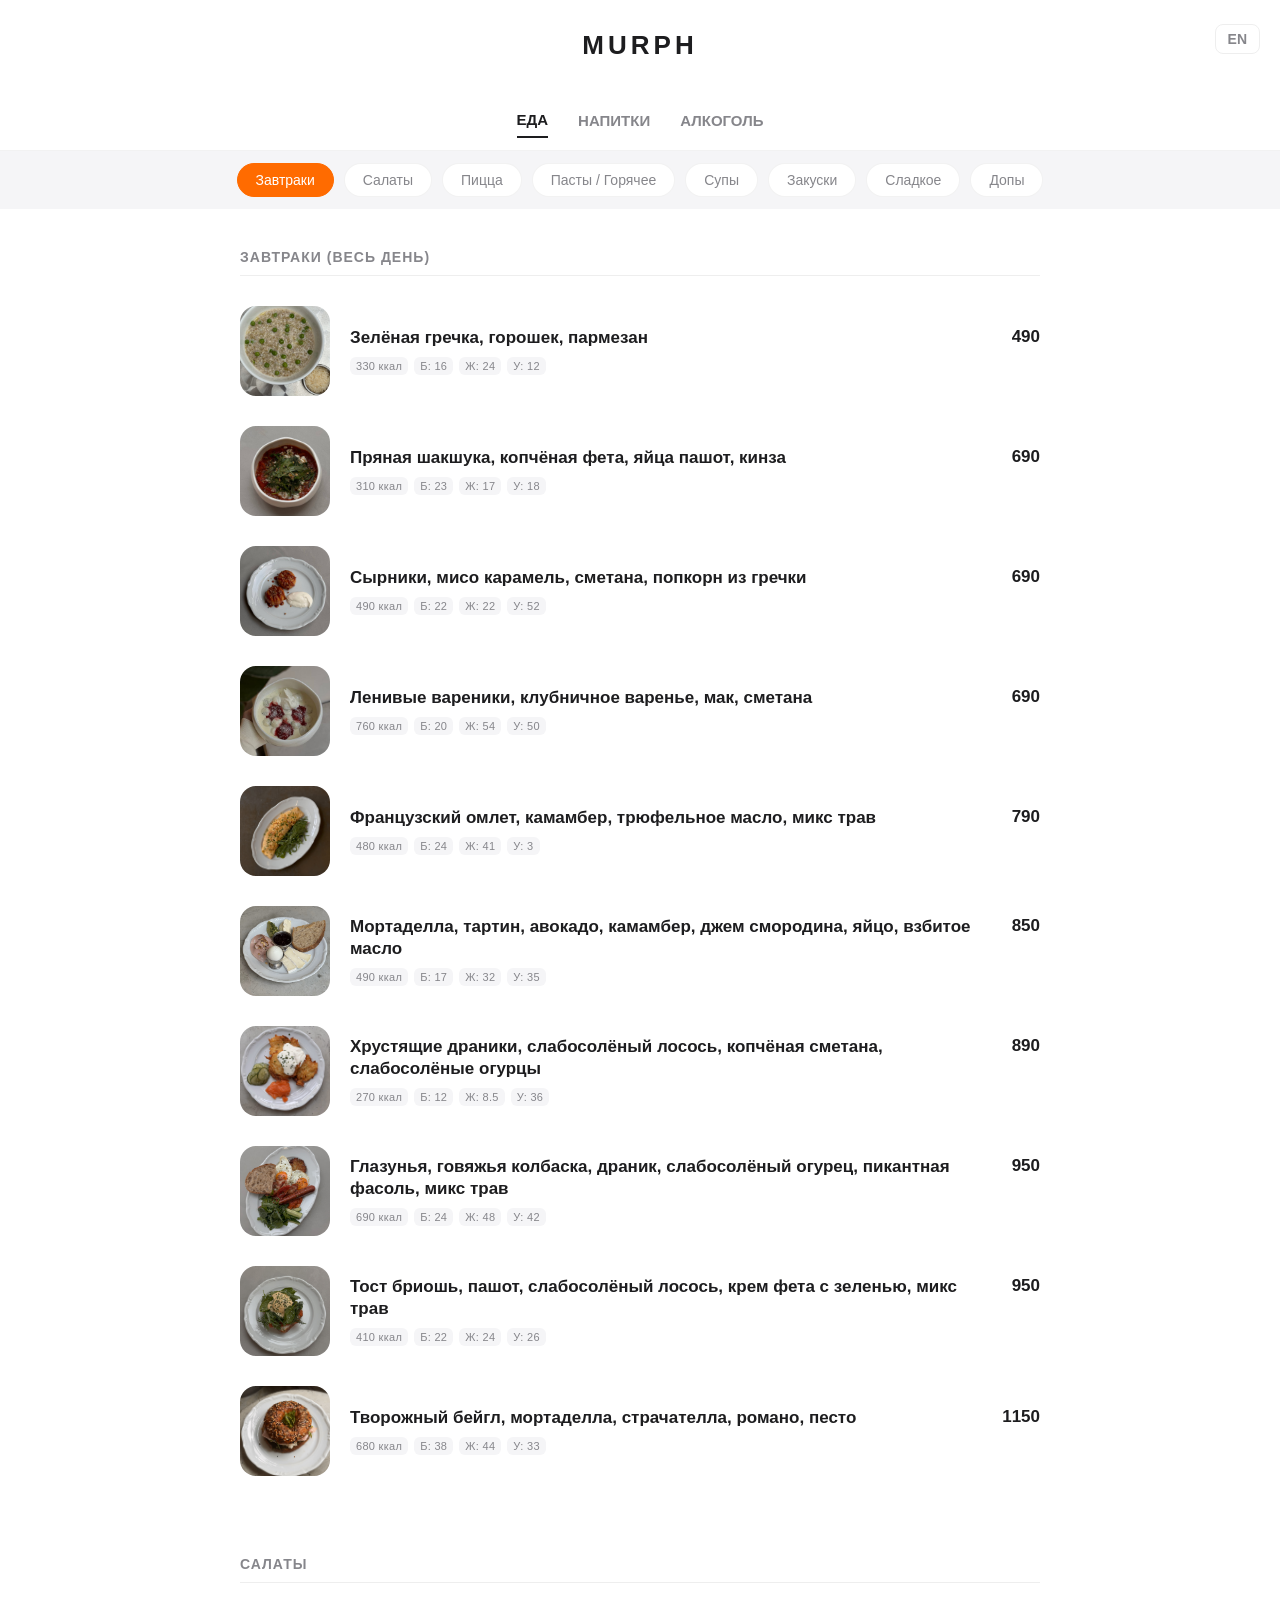
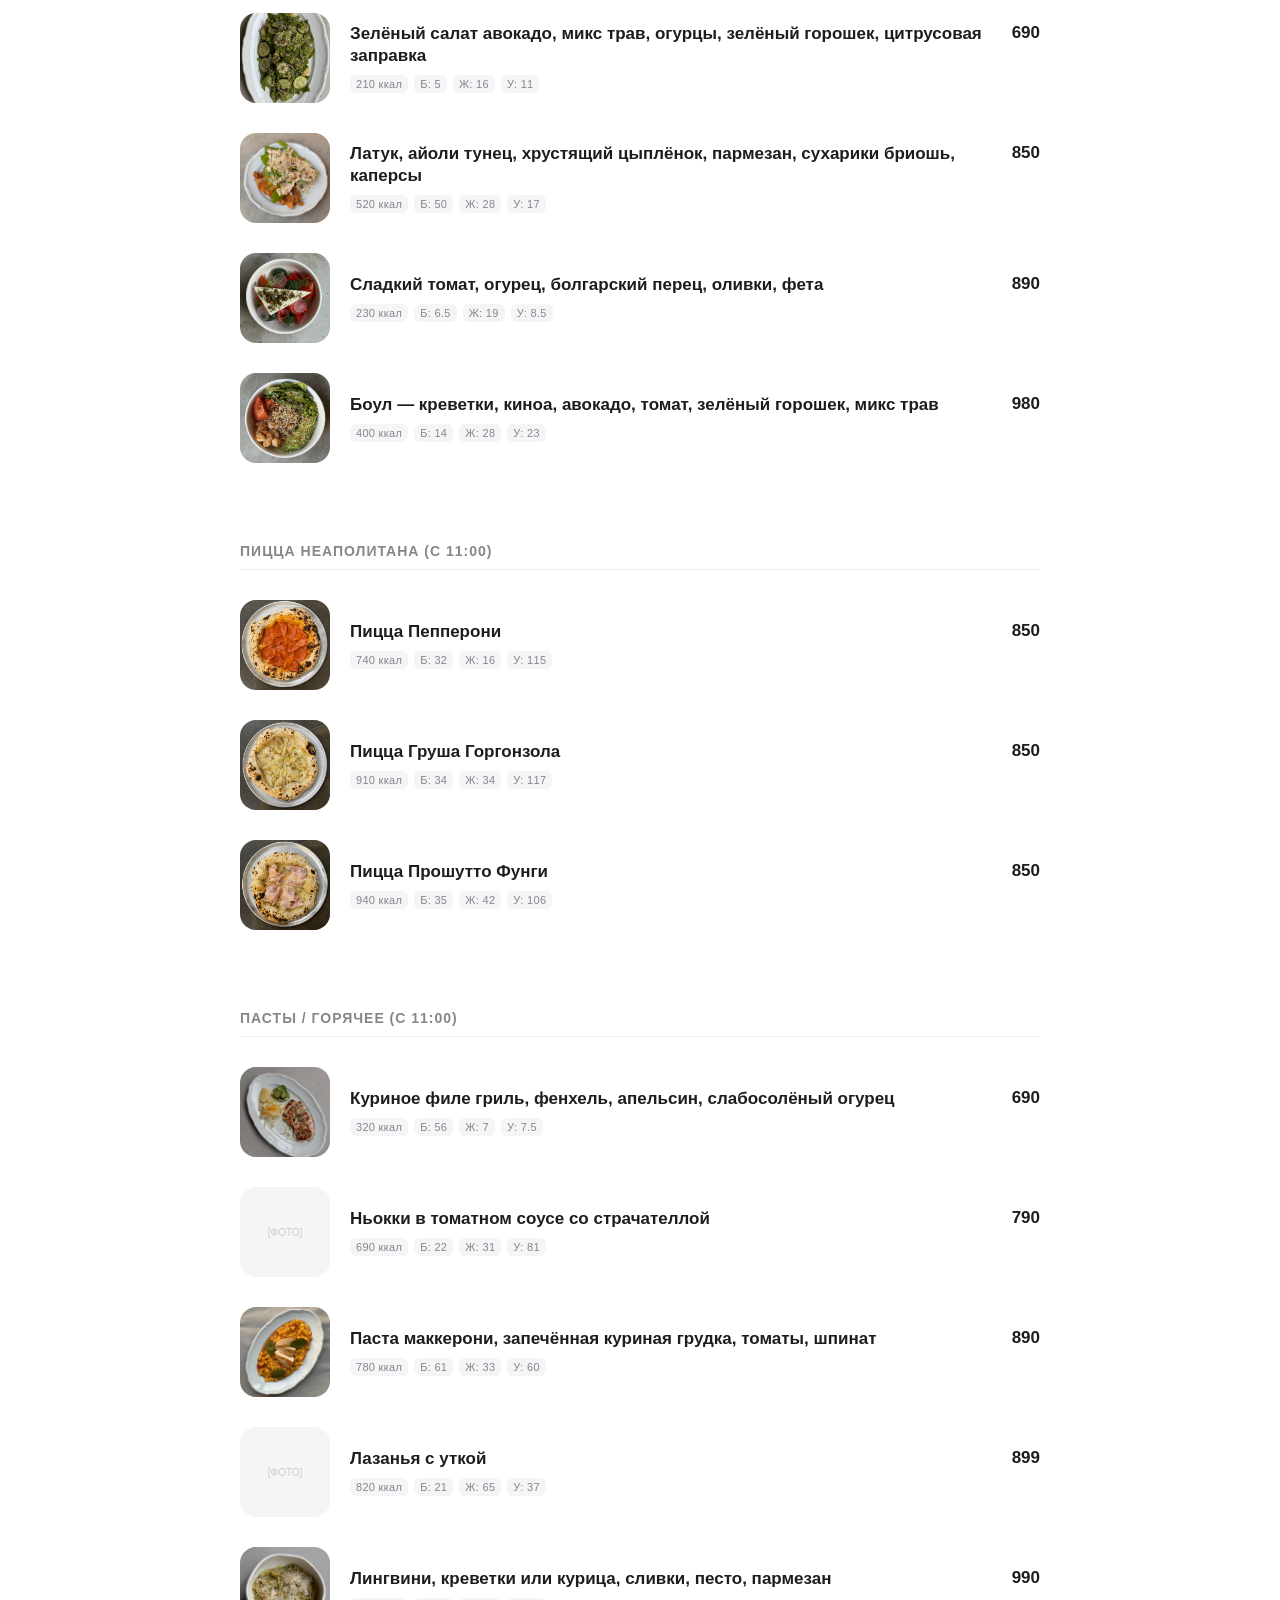
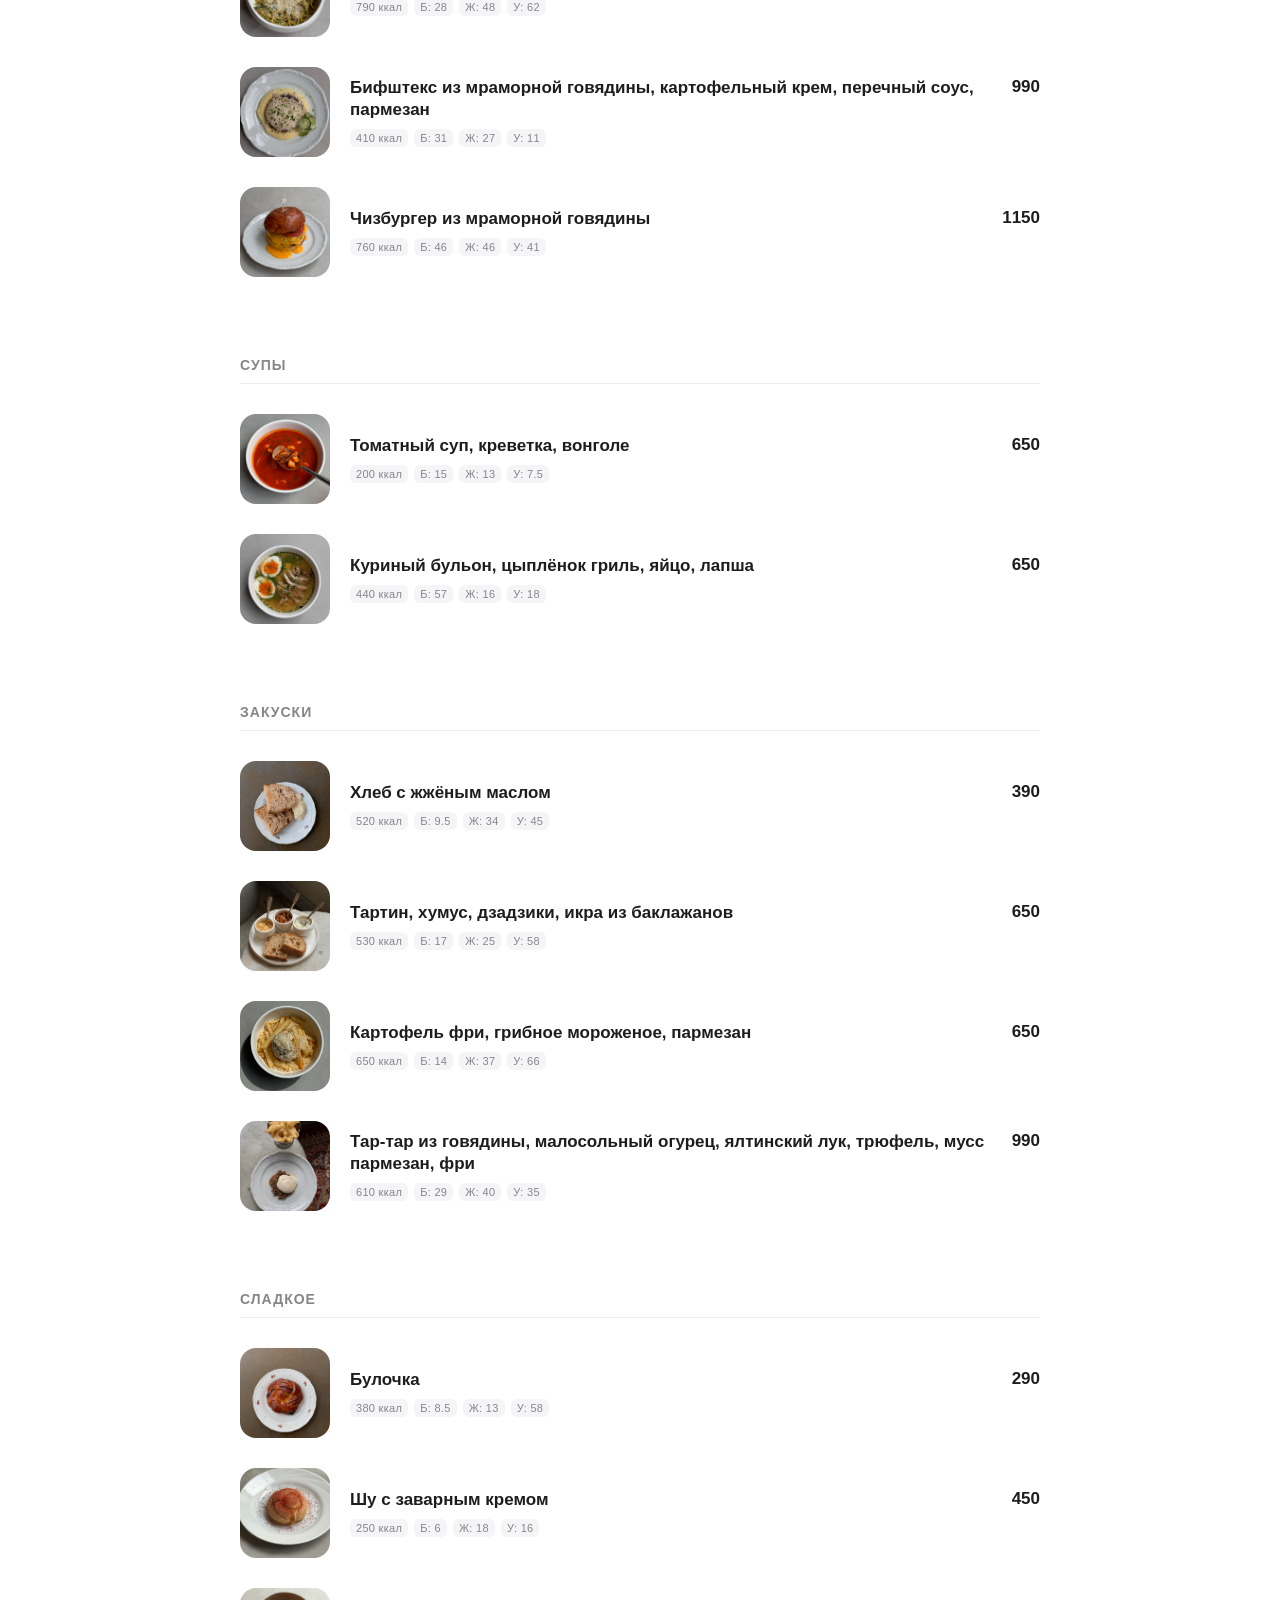
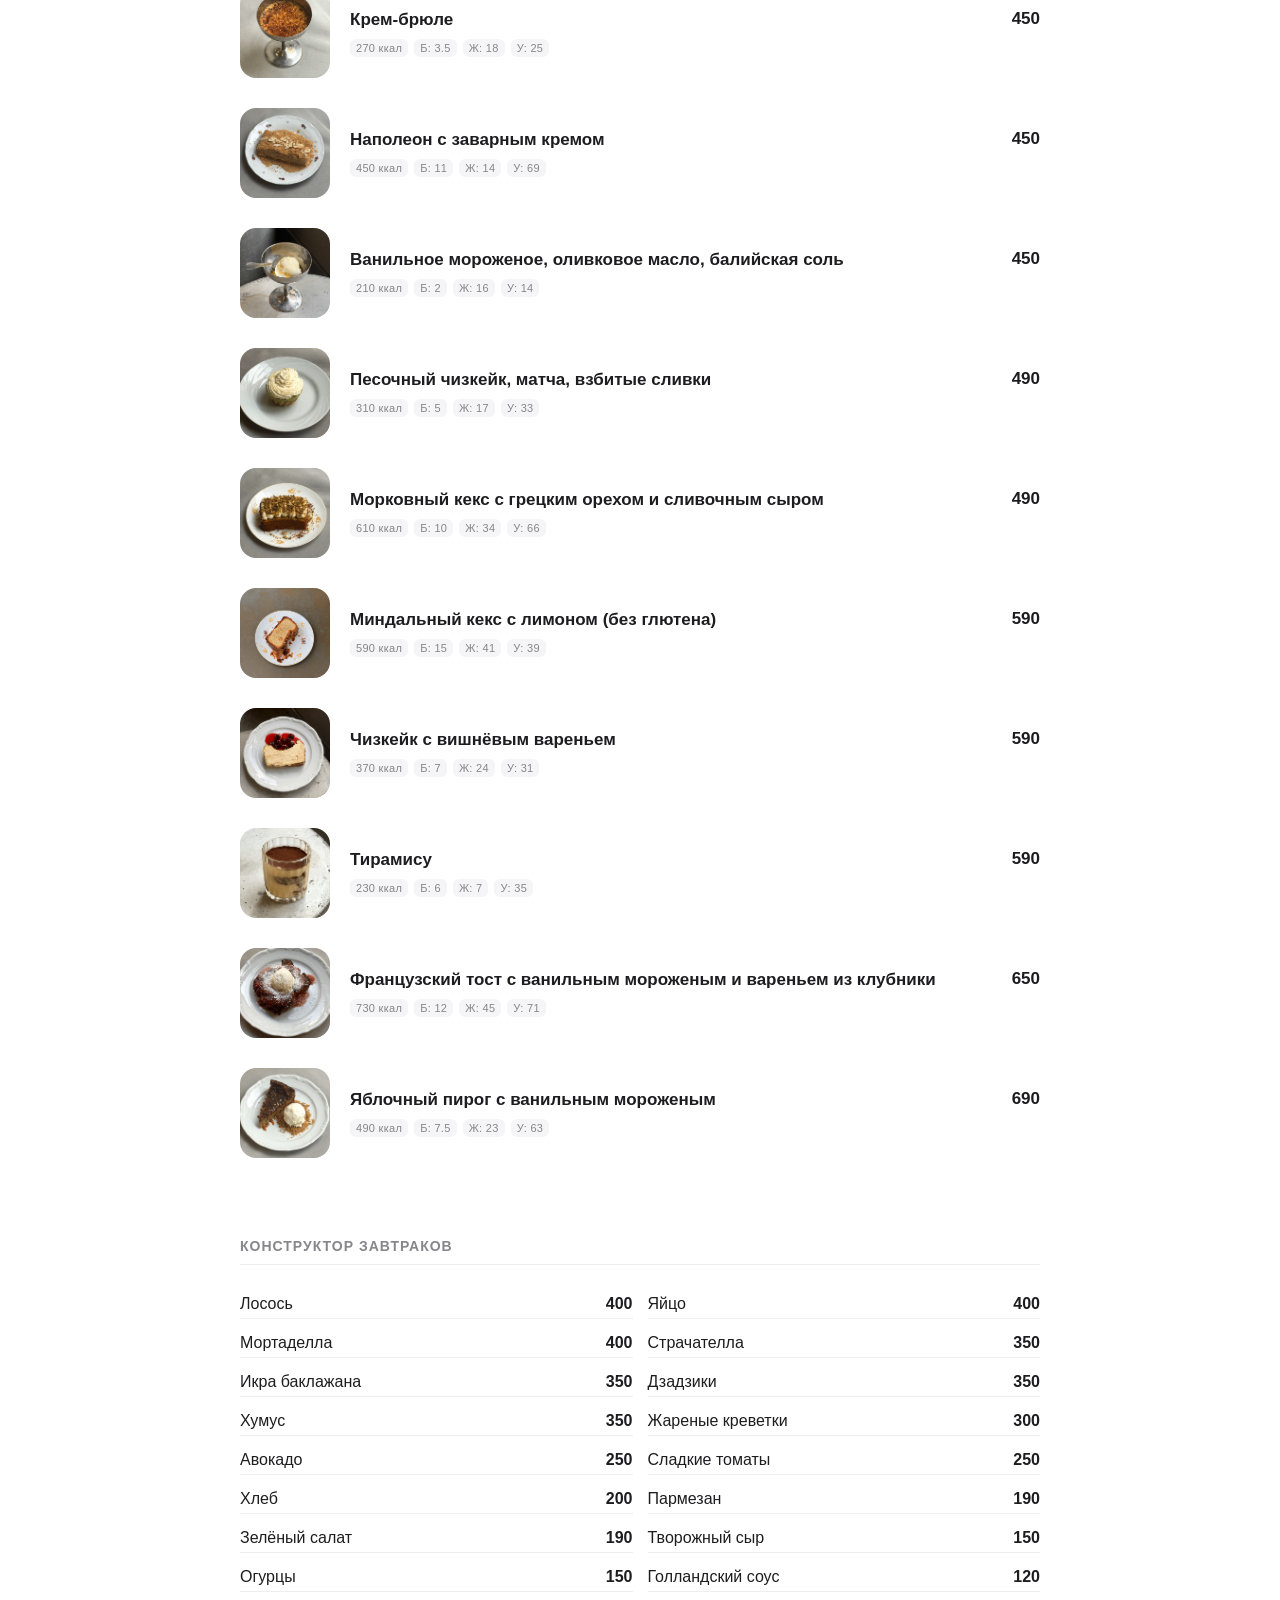
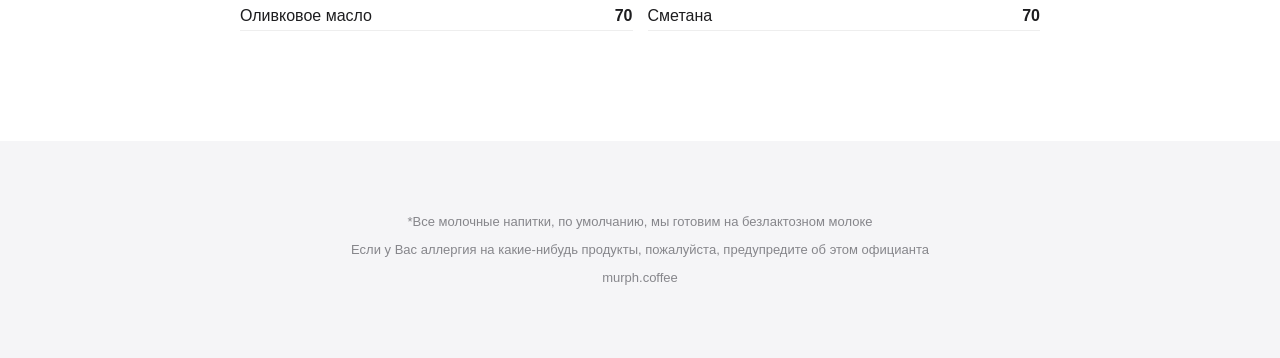
==== index.html @ b2273d50 "Update index.html" ====
<!DOCTYPE html>
<html lang="ru">
<head>
    <meta charset="UTF-8">
    <meta name="viewport" content="width=device-width, initial-scale=1.0, maximum-scale=1.0, user-scalable=no">
    <title>MURPH MENU</title>
    <link rel="stylesheet" href="style.css">
</head>
<body>

<header style="position: relative;">
    <div style="position: absolute; top: 30px; right: 20px; z-index: 3000;">
        <a href="en.html" style="text-decoration: none; color: var(--apple-muted); font-size: 14px; font-weight: 600; border: 1px solid #eee; padding: 6px 12px; border-radius: 8px; background: #fff;">EN</a>
    </div>
    <h1>MURPH</h1>
</header>

<div class="main-nav-container">
    <div class="main-nav">
        <button id="main-btn-food" class="main-nav-btn active" onclick="switchMain('food')">Еда</button>
        <button id="main-btn-drinks" class="main-nav-btn" onclick="switchMain('drinks')">Напитки</button>
        <button id="main-btn-alcohol" class="main-nav-btn" onclick="switchMain('alcohol')">Алкоголь</button>
    </div>
</div>

<div id="sub-food" class="sub-nav-container active">
    <div class="sub-nav">
        <button class="sub-nav-btn active" onclick="go('breakfast')">Завтраки</button>
        <button class="sub-nav-btn" onclick="go('salads')">Салаты</button>
        <button class="sub-nav-btn" onclick="go('pizza')">Пицца</button>
        <button class="sub-nav-btn" onclick="go('pasta')">Пасты / Горячее</button>
        <button class="sub-nav-btn" onclick="go('soups')">Супы</button>
        <button class="sub-nav-btn" onclick="go('snacks')">Закуски</button>
        <button class="sub-nav-btn" onclick="go('sweets')">Сладкое</button>
        <button class="sub-nav-btn" onclick="go('constructor')">Допы</button>
    </div>
</div>

<div id="sub-drinks" class="sub-nav-container">
    <div class="sub-nav">
        <button class="sub-nav-btn active" onclick="go('coffee')">Классика</button>
        <button class="sub-nav-btn" onclick="go('tea')">Чай</button>
        <button class="sub-nav-btn" onclick="go('matcha')">Матча</button>
        <button class="sub-nav-btn" onclick="go('special')">Special</button>
        <button class="sub-nav-btn" onclick="go('other')">Другое</button>
    </div>
</div>

<div id="sub-alcohol" class="sub-nav-container">
    <div class="sub-nav">
        <button class="sub-nav-btn active" onclick="go('wine')">Вино</button>
        <button class="sub-nav-btn" onclick="go('cocktails')">Коктейли</button>
        <button class="sub-nav-btn" onclick="go('na_cocktails')">Б/А Коктейли</button>
        <button class="sub-nav-btn" onclick="go('beer')">Пиво и Сидр</button>
    </div>
</div>

<div id="view-food" class="menu-view active">
    <section id="breakfast" class="category-section">
        <div class="category-header">Завтраки (весь день)</div>
        <div class="item"><div class="item-photo"><img data-img="grechka" src=""></div><div class="item-info"><div class="item-title-row"><p class="item-name">Зелёная гречка, горошек, пармезан</p><span class="item-price">490</span></div></div></div>
        <div class="item"><div class="item-photo"><img data-img="shakshuka" src=""></div><div class="item-info"><div class="item-title-row"><p class="item-name">Пряная шакшука, копчёная фета, яйца пашот, кинза</p><span class="item-price">690</span></div></div></div>
        <div class="item"><div class="item-photo"><img data-img="syirniki" src=""></div><div class="item-info"><div class="item-title-row"><p class="item-name">Сырники, мисо карамель, сметана, попкорн из гречки</p><span class="item-price">690</span></div></div></div>
        <div class="item"><div class="item-photo"><img data-img="vareniki" src=""></div><div class="item-info"><div class="item-title-row"><p class="item-name">Ленивые вареники, клубничное варенье, мак, сметана</p><span class="item-price">690</span></div></div></div>
        <div class="item"><div class="item-photo"><img data-img="omlet" src=""></div><div class="item-info"><div class="item-title-row"><p class="item-name">Французский омлет, камамбер, трюфельное масло, микс трав</p><span class="item-price">790</span></div></div></div>
        <div class="item"><div class="item-photo"><img data-img="mortadella_breakfast" src=""></div><div class="item-info"><div class="item-title-row"><p class="item-name">Мортаделла, тартин, авокадо, камамбер, джем смородина, яйцо, взбитое масло</p><span class="item-price">850</span></div></div></div>
        <div class="item"><div class="item-photo"><img data-img="draniki_salmon" src=""></div><div class="item-info"><div class="item-title-row"><p class="item-name">Хрустящие драники, слабосолёный лосось, копчёная сметана, слабосолёные огурцы</p><span class="item-price">890</span></div></div></div>
        <div class="item"><div class="item-photo"><img data-img="glazunya" src=""></div><div class="item-info"><div class="item-title-row"><p class="item-name">Глазунья, говяжья колбаска, драник, слабосолёный огурец, пикантная фасоль, микс трав</p><span class="item-price">950</span></div></div></div>
        <div class="item"><div class="item-photo"><img data-img="tost_salmon" src=""></div><div class="item-info"><div class="item-title-row"><p class="item-name">Тост бриошь, пашот, слабосолёный лосось, крем фета с зеленью, микс трав</p><span class="item-price">950</span></div></div></div>
        <div class="item"><div class="item-photo"><img data-img="beygl" src=""></div><div class="item-info"><div class="item-title-row"><p class="item-name">Творожный бейгл, мортаделла, страчателла, романо, песто</p><span class="item-price">1150</span></div></div></div>
    </section>

    <section id="salads" class="category-section">
        <div class="category-header">Салаты</div>
        <div class="item"><div class="item-photo"><img data-img="green_salad" src=""></div><div class="item-info"><div class="item-title-row"><p class="item-name">Зелёный салат авокадо, микс трав, огурцы, зелёный горошек, цитрусовая заправка</p><span class="item-price">690</span></div></div></div>
        <div class="item"><div class="item-photo"><img data-img="latuk_salad" src=""></div><div class="item-info"><div class="item-title-row"><p class="item-name">Латук, айоли тунец, хрустящий цыплёнок, пармезан, сухарики бриошь, каперсы</p><span class="item-price">850</span></div></div></div>
        <div class="item"><div class="item-photo"><img data-img="greek_salad" src=""></div><div class="item-info"><div class="item-title-row"><p class="item-name">Сладкий томат, огурец, болгарский перец, оливки, фета</p><span class="item-price">890</span></div></div></div>
        <div class="item"><div class="item-photo"><img data-img="bowl" src=""></div><div class="item-info"><div class="item-title-row"><p class="item-name">Боул — креветки, киноа, авокадо, томат, зелёный горошек, микс трав</p><span class="item-price">980</span></div></div></div>
    </section>

    <section id="pizza" class="category-section">
        <div class="category-header">Пицца Неаполитана (с 11:00)</div>
        <div class="item"><div class="item-photo"><img data-img="pepperoni" src=""></div><div class="item-info"><div class="item-title-row"><p class="item-name">Пицца Пепперони</p><span class="item-price">850</span></div></div></div>
        <div class="item"><div class="item-photo"><img data-img="pizza_pear" src=""></div><div class="item-info"><div class="item-title-row"><p class="item-name">Пицца Груша Горгонзола</p><span class="item-price">850</span></div></div></div>
        <div class="item"><div class="item-photo"><img data-img="pizza_proshutto" src=""></div><div class="item-info"><div class="item-title-row"><p class="item-name">Пицца Прошутто Фунги</p><span class="item-price">850</span></div></div></div>
    </section>

    <section id="pasta" class="category-section">
        <div class="category-header">Пасты / Горячее (с 11:00)</div>
        <div class="item"><div class="item-photo"><img data-img="chicken_grill" src=""></div><div class="item-info"><div class="item-title-row"><p class="item-name">Куриное филе гриль, фенхель, апельсин, слабосолёный огурец</p><span class="item-price">690</span></div></div></div>
        <div class="item"><div class="item-photo"><img data-img="nyokki" src=""></div><div class="item-info"><div class="item-title-row"><p class="item-name">Ньокки в томатном соусе со страчателлой</p><span class="item-price">790</span></div></div></div>
        <div class="item"><div class="item-photo"><img data-img="makkeroni" src=""></div><div class="item-info"><div class="item-title-row"><p class="item-name">Паста маккерони, запечённая куриная грудка, томаты, шпинат</p><span class="item-price">890</span></div></div></div>
        <div class="item"><div class="item-photo"><img data-img="lasagna" src=""></div><div class="item-info"><div class="item-title-row"><p class="item-name">Лазанья с уткой</p><span class="item-price">899</span></div></div></div>
        <div class="item"><div class="item-photo"><img data-img="lingvini" src=""></div><div class="item-info"><div class="item-title-row"><p class="item-name">Лингвини, креветки или курица, сливки, песто, пармезан</p><span class="item-price">990</span></div></div></div>
        <div class="item"><div class="item-photo"><img data-img="bifshteks" src=""></div><div class="item-info"><div class="item-title-row"><p class="item-name">Бифштекс из мраморной говядины, картофельный крем, перечный соус, пармезан</p><span class="item-price">990</span></div></div></div>
        <div class="item"><div class="item-photo"><img data-img="burger" src=""></div><div class="item-info"><div class="item-title-row"><p class="item-name">Чизбургер из мраморной говядины</p><span class="item-price">1150</span></div></div></div>
    </section>

    <section id="soups" class="category-section">
        <div class="category-header">Супы</div>
        <div class="item"><div class="item-photo"><img data-img="soup_tomato" src=""></div><div class="item-info"><div class="item-title-row"><p class="item-name">Томатный суп, креветка, вонголе</p><span class="item-price">650</span></div></div></div>
        <div class="item"><div class="item-photo"><img data-img="soup_chicken" src=""></div><div class="item-info"><div class="item-title-row"><p class="item-name">Куриный бульон, цыплёнок гриль, яйцо, лапша</p><span class="item-price">650</span></div></div></div>
        </section>

    <section id="snacks" class="category-section">
        <div class="category-header">Закуски</div>
        <div class="item"><div class="item-photo"><img data-img="bread_butter" src=""></div><div class="item-info"><div class="item-title-row"><p class="item-name">Хлеб с жжёным маслом</p><span class="item-price">390</span></div></div></div>
        <div class="item"><div class="item-photo"><img data-img="trio_dip" src=""></div><div class="item-info"><div class="item-title-row"><p class="item-name">Тартин, хумус, дзадзики, икра из баклажанов</p><span class="item-price">650</span></div></div></div>
        <div class="item"><div class="item-photo"><img data-img="fries" src=""></div><div class="item-info"><div class="item-title-row"><p class="item-name">Картофель фри, грибное мороженое, пармезан</p><span class="item-price">650</span></div></div></div>
        <div class="item"><div class="item-photo"><img data-img="tartar" src=""></div><div class="item-info"><div class="item-title-row"><p class="item-name">Тар-тар из говядины, малосольный огурец, ялтинский лук, трюфель, мусс пармезан, фри</p><span class="item-price">990</span></div></div></div>
    </section>

    <section id="sweets" class="category-section">
        <div class="category-header">Сладкое</div>
        <div class="item"><div class="item-photo"><img data-img="bun" src=""></div><div class="item-info"><div class="item-title-row"><p class="item-name">Булочка</p><span class="item-price">290</span></div></div></div>
        <div class="item"><div class="item-photo"><img data-img="shu" src=""></div><div class="item-info"><div class="item-title-row"><p class="item-name">Шу с заварным кремом</p><span class="item-price">450</span></div></div></div>
        <div class="item"><div class="item-photo"><img data-img="creme_brulee" src=""></div><div class="item-info"><div class="item-title-row"><p class="item-name">Крем-брюле</p><span class="item-price">450</span></div></div></div>
        <div class="item"><div class="item-photo"><img data-img="napoleon" src=""></div><div class="item-info"><div class="item-title-row"><p class="item-name">Наполеон с заварным кремом</p><span class="item-price">450</span></div></div></div>
        <div class="item"><div class="item-photo"><img data-img="ice_cream_salt" src=""></div><div class="item-info"><div class="item-title-row"><p class="item-name">Ванильное мороженое, оливковое масло, балийская соль</p><span class="item-price">450</span></div></div></div>
        <div class="item"><div class="item-photo"><img data-img="cheesecake_matcha" src=""></div><div class="item-info"><div class="item-title-row"><p class="item-name">Песочный чизкейк, матча, взбитые сливки</p><span class="item-price">490</span></div></div></div>
        <div class="item"><div class="item-photo"><img data-img="cake_carrot" src=""></div><div class="item-info"><div class="item-title-row"><p class="item-name">Морковный кекс с грецким орехом и сливочным сыром</p><span class="item-price">490</span></div></div></div>
        <div class="item"><div class="item-photo"><img data-img="cake_lemon" src=""></div><div class="item-info"><div class="item-title-row"><p class="item-name">Миндальный кекс с лимоном (без глютена)</p><span class="item-price">590</span></div></div></div>
        <div class="item"><div class="item-photo"><img data-img="cheesecake_strawberry" src=""></div><div class="item-info"><div class="item-title-row"><p class="item-name">Чизкейк с вишнёвым вареньем</p><span class="item-price">590</span></div></div></div>
        <div class="item"><div class="item-photo"><img data-img="tiramisu" src=""></div><div class="item-info"><div class="item-title-row"><p class="item-name">Тирамису</p><span class="item-price">590</span></div></div></div>
        <div class="item"><div class="item-photo"><img data-img="french_toast" src=""></div><div class="item-info"><div class="item-title-row"><p class="item-name">Французский тост с ванильным мороженым и вареньем из клубники</p><span class="item-price">650</span></div></div></div>
        <div class="item"><div class="item-photo"><img data-img="apple_pie" src=""></div><div class="item-info"><div class="item-title-row"><p class="item-name">Яблочный пирог с ванильным мороженым</p><span class="item-price">690</span></div></div></div>
    </section>

    <section id="constructor" class="category-section">
        <div class="category-header">Конструктор завтраков</div>
        <div style="display: grid; grid-template-columns: 1fr 1fr; gap: 15px;">
            <div style="display:flex; justify-content:space-between; border-bottom:1px solid #eee; padding-bottom:5px;"><span>Лосось</span><b>400</b></div>
            <div style="display:flex; justify-content:space-between; border-bottom:1px solid #eee; padding-bottom:5px;"><span>Яйцо</span><b>400</b></div>
            <div style="display:flex; justify-content:space-between; border-bottom:1px solid #eee; padding-bottom:5px;"><span>Мортаделла</span><b>400</b></div>
            <div style="display:flex; justify-content:space-between; border-bottom:1px solid #eee; padding-bottom:5px;"><span>Страчателла</span><b>350</b></div>
            <div style="display:flex; justify-content:space-between; border-bottom:1px solid #eee; padding-bottom:5px;"><span>Икра баклажана</span><b>350</b></div>
            <div style="display:flex; justify-content:space-between; border-bottom:1px solid #eee; padding-bottom:5px;"><span>Дзадзики</span><b>350</b></div>
            <div style="display:flex; justify-content:space-between; border-bottom:1px solid #eee; padding-bottom:5px;"><span>Хумус</span><b>350</b></div>
            <div style="display:flex; justify-content:space-between; border-bottom:1px solid #eee; padding-bottom:5px;"><span>Жареные креветки</span><b>300</b></div>
            <div style="display:flex; justify-content:space-between; border-bottom:1px solid #eee; padding-bottom:5px;"><span>Авокадо</span><b>250</b></div>
            <div style="display:flex; justify-content:space-between; border-bottom:1px solid #eee; padding-bottom:5px;"><span>Сладкие томаты</span><b>250</b></div>
            <div style="display:flex; justify-content:space-between; border-bottom:1px solid #eee; padding-bottom:5px;"><span>Хлеб</span><b>200</b></div>
            <div style="display:flex; justify-content:space-between; border-bottom:1px solid #eee; padding-bottom:5px;"><span>Пармезан</span><b>190</b></div>
            <div style="display:flex; justify-content:space-between; border-bottom:1px solid #eee; padding-bottom:5px;"><span>Зелёный салат</span><b>190</b></div>
            <div style="display:flex; justify-content:space-between; border-bottom:1px solid #eee; padding-bottom:5px;"><span>Творожный сыр</span><b>150</b></div>
            <div style="display:flex; justify-content:space-between; border-bottom:1px solid #eee; padding-bottom:5px;"><span>Огурцы</span><b>150</b></div>
            <div style="display:flex; justify-content:space-between; border-bottom:1px solid #eee; padding-bottom:5px;"><span>Голландский соус</span><b>120</b></div>
            <div style="display:flex; justify-content:space-between; border-bottom:1px solid #eee; padding-bottom:5px;"><span>Оливковое масло</span><b>70</b></div>
            <div style="display:flex; justify-content:space-between; border-bottom:1px solid #eee; padding-bottom:5px;"><span>Сметана</span><b>70</b></div>
        </div>
    </section>
</div>

<div id="view-drinks" class="menu-view">
    <section id="coffee" class="category-section">
        <div class="category-header">Классика</div>
        <div class="item"><div class="item-photo"><img data-img="espresso" src=""></div><div class="item-info"><div class="item-title-row"><p class="item-name">Двойной Эспрессо <span class="vol">40 мл</span></p><span class="item-price">290</span></div></div></div>
        <div class="item"><div class="item-photo"><img data-img="americano" src=""></div><div class="item-info"><div class="item-title-row"><p class="item-name">Американо <span class="vol">200/300 мл</span></p><span class="item-price">280/410</span></div></div></div>
        <div class="item"><div class="item-photo"><img data-img="filter" src=""></div><div class="item-info"><div class="item-title-row"><p class="item-name">Фильтр Кофе <span class="vol">200/300 мл</span></p><span class="item-price">270/310</span></div></div></div>
        <div class="item"><div class="item-photo"><img data-img="v60" src=""></div><div class="item-info"><div class="item-title-row"><p class="item-name">Воронка V60 <span class="vol">300 мл</span></p><span class="item-price">490</span></div></div></div>
        <div class="item"><div class="item-photo"><img data-img="capuchino" src=""></div><div class="item-info"><div class="item-title-row"><p class="item-name">Капучино <span class="vol">200/300 мл</span></p><span class="item-price">350/420</span></div></div></div>
        <div class="item"><div class="item-photo"><img data-img="latte" src=""></div><div class="item-info"><div class="item-title-row"><p class="item-name">Латте <span class="vol">300 мл</span></p><span class="item-price">380</span></div></div></div>
        <div class="item"><div class="item-photo"><img data-img="flat_white" src=""></div><div class="item-info"><div class="item-title-row"><p class="item-name">Флэт Уайт <span class="vol">200 мл</span></p><span class="item-price">390</span></div></div></div>
        <div class="item"><div class="item-photo"><img data-img="raf" src=""></div><div class="item-info"><div class="item-title-row"><p class="item-name">Раф Классический <span class="vol">300 мл</span></p><span class="item-price">540</span></div></div></div>
        <div class="item"><div class="item-photo"><img data-img="ice_latte" src=""></div><div class="item-info"><div class="item-title-row"><p class="item-name">Айс Латте <span class="vol">400 мл</span></p><span class="item-price">440</span></div></div></div>
        <div class="item"><div class="item-photo"><img data-img="espresso_tonic" src=""></div><div class="item-info"><div class="item-title-row"><p class="item-name">Эспрессо Тоник <span class="vol">400 мл</span></p><span class="item-price">440</span></div></div></div>
        <div class="item"><div class="item-photo"><img data-img="coldbrew" src=""></div><div class="item-info"><div class="item-title-row"><p class="item-name">Колдбрю <span class="vol">300 мл</span></p><span class="item-price">400</span></div></div></div>
        <div class="item"><div class="item-photo"><img data-img="bumble" src=""></div><div class="item-info"><div class="item-title-row"><p class="item-name">Бамбл <span class="vol">400 мл</span></p><span class="item-price">690</span></div></div></div>
        <div class="item"><div class="item-photo"><img data-img="barista_set" src=""></div><div class="item-info"><div class="item-title-row"><p class="item-name">Бариста Сет</p><span class="item-price">710</span></div></div></div>
    </section>

    <section id="tea" class="category-section">
        <div class="category-header">Чай (500 мл)</div>
        <div class="item"><div class="item-photo"><img data-img="tea_puer" src=""></div><div class="item-info"><div class="item-title-row"><p class="item-name">Те Гуань Инь / Пуэр / Габа / Гречишный / Травяной / Зелёный с Жасмином / Ассам / Эрл Грей</p><span class="item-price">450</span></div></div></div>
        <div class="item"><div class="item-photo"><img data-img="tea_berry" src=""></div><div class="item-info"><div class="item-title-row"><p class="item-name">Ромашка-Клубника / Шиповник-Роза / Яблоко-Бузина / Облепиховый</p><span class="item-price">550</span></div></div></div>
    </section>

    <section id="matcha" class="category-section">
        <div class="category-header">Матча</div>
        <div class="item"><div class="item-photo"><img data-img="matcha_latte" src=""></div><div class="item-info"><div class="item-title-row"><p class="item-name">Матча Латте <span class="vol">200/300 мл</span></p><span class="item-price">330/360</span></div></div></div>
        <div class="item"><div class="item-photo"><img data-img="matcha_white_choc" src=""></div><div class="item-info"><div class="item-title-row"><p class="item-name">Матча Белый Шоколад <span class="vol">300 мл</span></p><span class="item-price">450</span></div></div></div>
        <div class="item"><div class="item-photo"><img data-img="ice_matcha_latte" src=""></div><div class="item-info"><div class="item-title-row"><p class="item-name">Айс Матча Латте <span class="vol">400 мл</span></p><span class="item-price">450</span></div></div></div>
        <div class="item"><div class="item-photo"><img data-img="matcha_tonic" src=""></div><div class="item-info"><div class="item-title-row"><p class="item-name">Матча Тоник <span class="vol">400 мл</span></p><span class="item-price">430</span></div></div></div>
        <div class="item"><div class="item-photo"><img data-img="ice_matcha_blueberry" src=""></div><div class="item-info"><div class="item-title-row"><p class="item-name">Айс-Матча Черника-Мёд <span class="vol">400 мл</span></p><span class="item-price">550</span></div></div></div>
        <div class="item"><div class="item-photo"><img data-img="matcha_tonic_jasmine" src=""></div><div class="item-info"><div class="item-title-row"><p class="item-name">Матча-Тоник Жасмин-Виноград <span class="vol">400 мл</span></p><span class="item-price">550</span></div></div></div>
        <div class="item"><div class="item-photo"><img data-img="matcha_banana" src=""></div><div class="item-info"><div class="item-title-row"><p class="item-name">Айс Матча Банановый Крем <span class="vol">400 мл</span></p><span class="item-price">590</span></div></div></div>
    </section>

    <section id="special" class="category-section">
        <div class="category-header">Special</div>
        <div class="item"><div class="item-photo"><img data-img="raf_caramel" src=""></div><div class="item-info"><div class="item-title-row"><p class="item-name">Раф Солёная Карамель <span class="vol">300 мл</span></p><span class="item-price">580</span></div></div></div>
        <div class="item"><div class="item-photo"><img data-img="latte_lemongrass" src=""></div><div class="item-info"><div class="item-title-row"><p class="item-name">Латте Кафир-Лемонграсс <span class="vol">300 мл</span></p><span class="item-price">650</span></div></div></div>
        <div class="item"><div class="item-photo"><img data-img="latte_tiramisu" src=""></div><div class="item-info"><div class="item-title-row"><p class="item-name">Айс-Латте Тирамису <span class="vol">400 мл</span></p><span class="item-price">500</span></div></div></div>
        <div class="item"><div class="item-photo"><img data-img="bumble_pomegranate" src=""></div><div class="item-info"><div class="item-title-row"><p class="item-name">Гранатовый Бамбл <span class="vol">400 мл</span></p><span class="item-price">460</span></div></div></div>
        <div class="item"><div class="item-photo"><img data-img="lemonade_classic" src=""></div><div class="item-info"><div class="item-title-row"><p class="item-name">Лимонад Классический <span class="vol">400 мл</span></p><span class="item-price">450</span></div></div></div>
        <div class="item"><div class="item-photo"><img data-img="lemonade_grape_guava" src=""></div><div class="item-info"><div class="item-title-row"><p class="item-name">Лимонад Виноград-Гуава <span class="vol">400 мл</span></p><span class="item-price">550</span></div></div></div>
        <div class="item"><div class="item-photo"><img data-img="lemonade_basil_apricot" src=""></div><div class="item-info"><div class="item-title-row"><p class="item-name">Лимонад Базилик-Абрикос <span class="vol">400 мл</span></p><span class="item-price">650</span></div></div></div>
        <div class="item"><div class="item-photo"><img data-img="tea_tonic" src=""></div><div class="item-info"><div class="item-title-row"><p class="item-name">Чай Тоник <span class="vol">400 мл</span></p><span class="item-price">450</span></div></div></div>
        <div class="item"><div class="item-photo"><img data-img="coldbrew_cherry" src=""></div><div class="item-info"><div class="item-title-row"><p class="item-name">Колдбрю Вишня-Розмарин <span class="vol">300 мл</span></p><span class="item-price">550</span></div></div></div>
    </section>

    <section id="other" class="category-section">
        <div class="category-header">Другое</div>
        <div class="item"><div class="item-photo"><img data-img="cacao" src=""></div><div class="item-info"><div class="item-title-row"><p class="item-name">Какао <span class="vol">300 мл</span></p><span class="item-price">490</span></div></div></div>
        <div class="item"><div class="item-photo"><img data-img="fresh_orange" src=""></div><div class="item-info"><div class="item-title-row"><p class="item-name">Апельсиновый Фреш <span class="vol">300 мл</span></p><span class="item-price">590</span></div></div></div>
        <div class="item"><div class="item-photo"><img data-img="fresh_grapefruit" src=""></div><div class="item-info"><div class="item-title-row"><p class="item-name">Грейпфрутовый Фреш <span class="vol">300 мл</span></p><span class="item-price">590</span></div></div></div>
        <div class="item"><div class="item-photo"><img data-img="water" src=""></div><div class="item-info"><div class="item-title-row"><p class="item-name">Вода газированная / без газа <span class="vol">530 мл</span></p><span class="item-price">490</span></div></div></div>
        
        <div class="category-header" style="margin-top: 40px;">Дополнительные опции</div>
        <div style="display: grid; grid-template-columns: 1fr; gap: 10px; max-width: 300px;">
            <div style="display:flex; justify-content:space-between; border-bottom:1px solid #eee; padding-bottom:5px;"><span>Альтернативное молоко</span><b>+90</b></div>
            <div style="display:flex; justify-content:space-between; border-bottom:1px solid #eee; padding-bottom:5px;"><span>Дополнительный шот</span><b>+120</b></div>
            <div style="display:flex; justify-content:space-between; border-bottom:1px solid #eee; padding-bottom:5px;"><span>Домашняя солёная карамель</span><b>+80</b></div>
            <div style="display:flex; justify-content:space-between; border-bottom:1px solid #eee; padding-bottom:5px;"><span>Сироп</span><b>+60</b></div>
            <div style="display:flex; justify-content:space-between; border-bottom:1px solid #eee; padding-bottom:5px;"><span>Мёд / Лайм</span><b>+60</b></div>
            <div style="display:flex; justify-content:space-between; border-bottom:1px solid #eee; padding-bottom:5px;"><span>Мята</span><b>+40</b></div>
        </div>
    </section>
</div>

<div id="view-alcohol" class="menu-view">
    <section id="wine" class="category-section">
        <div class="category-header">Вино</div>
        <div class="item"><div class="item-photo"><img data-img="wine_bruni" src=""></div><div class="item-info"><div class="item-title-row"><p class="item-name">Bruni Prosecco Brut, White, dry, Italy <span class="vol">125 мл</span></p><span class="item-price">790</span></div></div></div>
        <div class="item"><div class="item-photo"><img data-img="wine_cava" src=""></div><div class="item-info"><div class="item-title-row"><p class="item-name">Cava Castell Llord, White, dry, Spain <span class="vol">125 мл</span></p><span class="item-price">690</span></div></div></div>
        <div class="item"><div class="item-photo"><img data-img="wine_riesling" src=""></div><div class="item-info"><div class="item-title-row"><p class="item-name">Weinhaus Cannis Riesling, Semi-Dry, Germany</p><span class="item-price">790</span></div></div></div>
        <div class="item"><div class="item-photo"><img data-img="wine_gewurztraminer" src=""></div><div class="item-info"><div class="item-title-row"><p class="item-name">Hans Baer Gewurztraminer, Semi-Sweet, Germany</p><span class="item-price">790</span></div></div></div>
        <div class="item"><div class="item-photo"><img data-img="wine_sauvignon" src=""></div><div class="item-info"><div class="item-title-row"><p class="item-name">Paddle Creek Sauvignon Blanc, Semi-Dry, New Zealand</p><span class="item-price">890</span></div></div></div>
        <div class="item"><div class="item-photo"><img data-img="wine_castillo" src=""></div><div class="item-info"><div class="item-title-row"><p class="item-name">Castillo Clavij 2020, Dry, Rioja</p><span class="item-price">890</span></div></div></div>
        <div class="item"><div class="item-photo"><img data-img="wine_anjou" src=""></div><div class="item-info"><div class="item-title-row"><p class="item-name">Anjou Rouge 2023, Dry, France</p><span class="item-price">890</span></div></div></div>
    </section>

    <section id="cocktails" class="category-section">
        <div class="category-header">Коктейли</div>
        <div class="item"><div class="item-photo"><img data-img="cocktail_aperol" src=""></div><div class="item-info"><div class="item-title-row"><p class="item-name">Aperol Spritz</p><span class="item-price">990</span></div></div></div>
        <div class="item"><div class="item-photo"><img data-img="cocktail_espresso" src=""></div><div class="item-info"><div class="item-title-row"><p class="item-name">Espresso Martini</p><span class="item-price">990</span></div></div></div>
        <div class="item"><div class="item-photo"><img data-img="cocktail_gummy" src=""></div><div class="item-info"><div class="item-title-row"><p class="item-name">Gummy <br><span class="vol">Писко, Мармелад, Леденцы, Персик</span></p><span class="item-price">900</span></div></div></div>
        <div class="item"><div class="item-photo"><img data-img="cocktail_froggy" src=""></div><div class="item-info"><div class="item-title-row"><p class="item-name">Froggy <br><span class="vol">Бамбуковая настойка, Зелёные Яблоки</span></p><span class="item-price">900</span></div></div></div>
        <div class="item"><div class="item-photo"><img data-img="cocktail_peas" src=""></div><div class="item-info"><div class="item-title-row"><p class="item-name">Green Peas <br><span class="vol">Лайм, Бузина, Стручковый Горошек</span></p><span class="item-price">900</span></div></div></div>
        <div class="item"><div class="item-photo"><img data-img="cocktail_bee" src=""></div><div class="item-info"><div class="item-title-row"><p class="item-name">Bee Smoker <br><span class="vol">Копчёный Мёд, Саке, Имбирь, Скотч</span></p><span class="item-price">900</span></div></div></div>
        <div class="item"><div class="item-photo"><img data-img="cocktail_blue" src=""></div><div class="item-info"><div class="item-title-row"><p class="item-name">Blue <br><span class="vol">Ореховый Вермут, Апельсиновый Джин, Голубой Сыр</span></p><span class="item-price">900</span></div></div></div>
    </section>

    <section id="na_cocktails" class="category-section">
        <div class="category-header">Б/А Коктейли</div>
        <div class="item"><div class="item-photo"><img data-img="cocktail_wrong" src=""></div><div class="item-info"><div class="item-title-row"><p class="item-name">Wrong Bubbles <br><span class="vol">Алоэ, Мёд, Мармелад</span></p><span class="item-price">700</span></div></div></div>
        <div class="item"><div class="item-photo"><img data-img="cocktail_basil" src=""></div><div class="item-info"><div class="item-title-row"><p class="item-name">Basil&Bubbles <br><span class="vol">Базилик, Джин</span></p><span class="item-price">700</span></div></div></div>
        <div class="item"><div class="item-photo"><img data-img="cocktail_nany" src=""></div><div class="item-info"><div class="item-title-row"><p class="item-name">N\A\N\Y <br><span class="vol">Персик, Улун, Виски</span></p><span class="item-price">700</span></div></div></div>
    </section>

    <section id="beer" class="category-section">
        <div class="category-header">Пиво и Сидр</div>
        <div class="item"><div class="item-photo"><img data-img="beer_corona" src=""></div><div class="item-info"><div class="item-title-row"><p class="item-name">Corona Extra, Light <span class="vol">0,33 л</span></p><span class="item-price">650</span></div></div></div>
        <div class="item"><div class="item-photo"><img data-img="beer_bluemoon" src=""></div><div class="item-info"><div class="item-title-row"><p class="item-name">Blue Moon, Light, unfiltered <span class="vol">0,33 л</span></p><span class="item-price">650</span></div></div></div>
        <div class="item"><div class="item-photo"><img data-img="beer_tsingtao" src=""></div><div class="item-info"><div class="item-title-row"><p class="item-name">Tsingtao, Light <span class="vol">0,33 л</span></p><span class="item-price">590</span></div></div></div>
        <div class="item"><div class="item-photo"><img data-img="cider_apple" src=""></div><div class="item-info"><div class="item-title-row"><p class="item-name">Cider Backswood Яблочный, Semi-Sweet <span class="vol">0,45 л</span></p><span class="item-price">590</span></div></div></div>
        <div class="item"><div class="item-photo"><img data-img="cider_berry" src=""></div><div class="item-info"><div class="item-title-row"><p class="item-name">Cider Backswood Ягодный, Semi-Sweet <span class="vol">0,45 л</span></p><span class="item-price">590</span></div></div></div>
    </section>
</div>

<div id="photo-overlay" onclick="closePhoto()">
    <img id="full-photo" src="" alt="">
    <div class="close-btn">&times;</div>
</div>

<footer>
    <p>*Все молочные напитки, по умолчанию, мы готовим на безлактозном молоке</p>
    <p>Если у Вас аллергия на какие-нибудь продукты, пожалуйста, предупредите об этом официанта</p>
    <p>murph.coffee</p>
</footer>

<script src="images.js"></script>
<script src="kbzhu.js"></script>
<script>
    function switchMain(type) {
        document.querySelectorAll('.menu-view, .sub-nav-container, .main-nav-btn').forEach(el => el.classList.remove('active'));
        document.getElementById('view-' + type).classList.add('active');
        document.getElementById('sub-' + type).classList.add('active');
        document.getElementById('main-btn-' + type).classList.add('active');
        window.scrollTo(0,0);
    }
    function go(id) {
        const section = document.getElementById(id);
        if (section) window.scrollTo({ top: section.offsetTop - 120, behavior: 'smooth' });
        
        const container = event.currentTarget.closest('.sub-nav');
        if(container) {
            container.querySelectorAll('.sub-nav-btn').forEach(b => b.classList.remove('active'));
            event.currentTarget.classList.add('active');
        }
    }
</script>
</body>
</html>
---- style.css ----
:root {
    --apple-white: #ffffff;
    --apple-black: #1d1d1f;
    --apple-gray: #f5f5f7;
    --apple-muted: #86868b;
    --apple-orange: #ff6b00;
}

body { 
    font-family: -apple-system, BlinkMacSystemFont, "Segoe UI", Roboto, sans-serif; 
    margin: 0; 
    background: var(--apple-white); 
    color: var(--apple-black); 
    -webkit-tap-highlight-color: transparent;
}

header { padding: 30px 0; text-align: center; }
h1 { font-size: 26px; letter-spacing: 4px; text-transform: uppercase; margin: 0; font-weight: 700; }

/* Фиксированная навигация ЕДА / НАПИТКИ / АЛКОГОЛЬ */
.main-nav-container { 
    position: sticky; 
    top: 0; 
    background: rgba(255,255,255,0.8); 
    backdrop-filter: blur(20px); 
    -webkit-backdrop-filter: blur(20px);
    z-index: 2000; 
    border-bottom: 1px solid rgba(0,0,0,0.05); 
}

.main-nav { 
    display: flex; 
    justify-content: center; 
    gap: 30px; 
    padding: 12px 0; 
}

.main-nav-btn { 
    background: none; 
    border: none; 
    font-size: 15px; 
    font-weight: 600; 
    color: var(--apple-muted); 
    cursor: pointer; 
    text-transform: uppercase; 
    padding: 8px 0;
}

.main-nav-btn.active { 
    color: var(--apple-black); 
    border-bottom: 2px solid var(--apple-black); 
}

/* ФИКС КАТЕГОРИЙ */
.sub-nav-container { 
    position: sticky; 
    top: 48px; 
    background: var(--apple-gray); 
    z-index: 1000; 
    display: none; 
    padding: 12px 0; 
}

.sub-nav-container.active { display: block; }

.sub-nav { 
    display: flex; 
    overflow-x: auto; 
    gap: 10px; 
    padding: 0 20px; 
    scrollbar-width: none; 
    justify-content: center;
}

@media (max-width: 768px) {
    .sub-nav { justify-content: flex-start; }
}

.sub-nav::-webkit-scrollbar { display: none; }

.sub-nav-btn { 
    background: #fff; 
    border: 1px solid rgba(0,0,0,0.05); 
    padding: 8px 18px; 
    border-radius: 20px; 
    font-size: 14px; 
    font-weight: 500;
    color: var(--apple-muted); 
    cursor: pointer; 
    white-space: nowrap; 
    flex-shrink: 0; 
    transition: transform 0.1s ease;
}

.sub-nav-btn:active { transform: scale(0.95); }
.sub-nav-btn.active { background: var(--apple-orange); color: #fff; border-color: var(--apple-orange); }

/* Секции меню */
.menu-view { display: none; padding-bottom: 100px; }
.menu-view.active { display: block; }

.category-section { 
    padding: 40px 20px 10px; 
    max-width: 800px; 
    margin: 0 auto; 
    scroll-margin-top: 130px; 
}

.category-header { 
    font-size: 14px; 
    font-weight: 700; 
    text-transform: uppercase; 
    color: var(--apple-muted); 
    margin-bottom: 30px; 
    border-bottom: 1px solid #eee; 
    padding-bottom: 10px; 
    letter-spacing: 1px;
}

/* Карточка блюда */
.item { 
    display: grid; 
    grid-template-columns: 90px 1fr; 
    gap: 20px; 
    margin-bottom: 30px; 
    align-items: center; 
}

.item-photo { 
    width: 90px; 
    height: 90px; 
    background: var(--apple-gray); 
    border-radius: 16px; 
    overflow: hidden; 
    cursor: pointer;
}

.item-photo img { width: 100%; height: 100%; object-fit: cover; }

.item-title-row { display: flex; justify-content: space-between; align-items: flex-start; gap: 15px; }
.item-name { font-size: 17px; font-weight: 600; margin: 0; line-height: 1.3; }
.item-price { font-size: 17px; font-weight: 700; }
.vol { font-size: 13px; font-weight: 400; color: var(--apple-muted); margin-left: 5px; }

/* Фото на весь экран */
#photo-overlay {
    display: none;
    position: fixed;
    top: 0; left: 0; width: 100%; height: 100%;
    background: rgba(0,0,0,0.9);
    z-index: 3000;
    justify-content: center;
    align-items: center;
}

#full-photo {
    max-width: 90%;
    max-height: 80%;
    border-radius: 12px;
}

.close-btn {
    position: absolute;
    top: 20px; right: 20px;
    color: white; font-size: 40px; cursor: pointer;
}

footer { padding: 60px 20px; text-align: center; background: var(--apple-gray); color: var(--apple-muted); font-size: 13px; }

/* Стили для КБЖУ */
.kbzhu-container {
    display: flex;
    flex-wrap: wrap;
    gap: 6px;
    margin-top: 8px;
}

.kbzhu-badge {
    font-size: 11px;
    color: var(--apple-muted);
    background: var(--apple-gray);
    padding: 3px 6px;
    border-radius: 6px;
    font-weight: 500;
    letter-spacing: 0.3px;
}
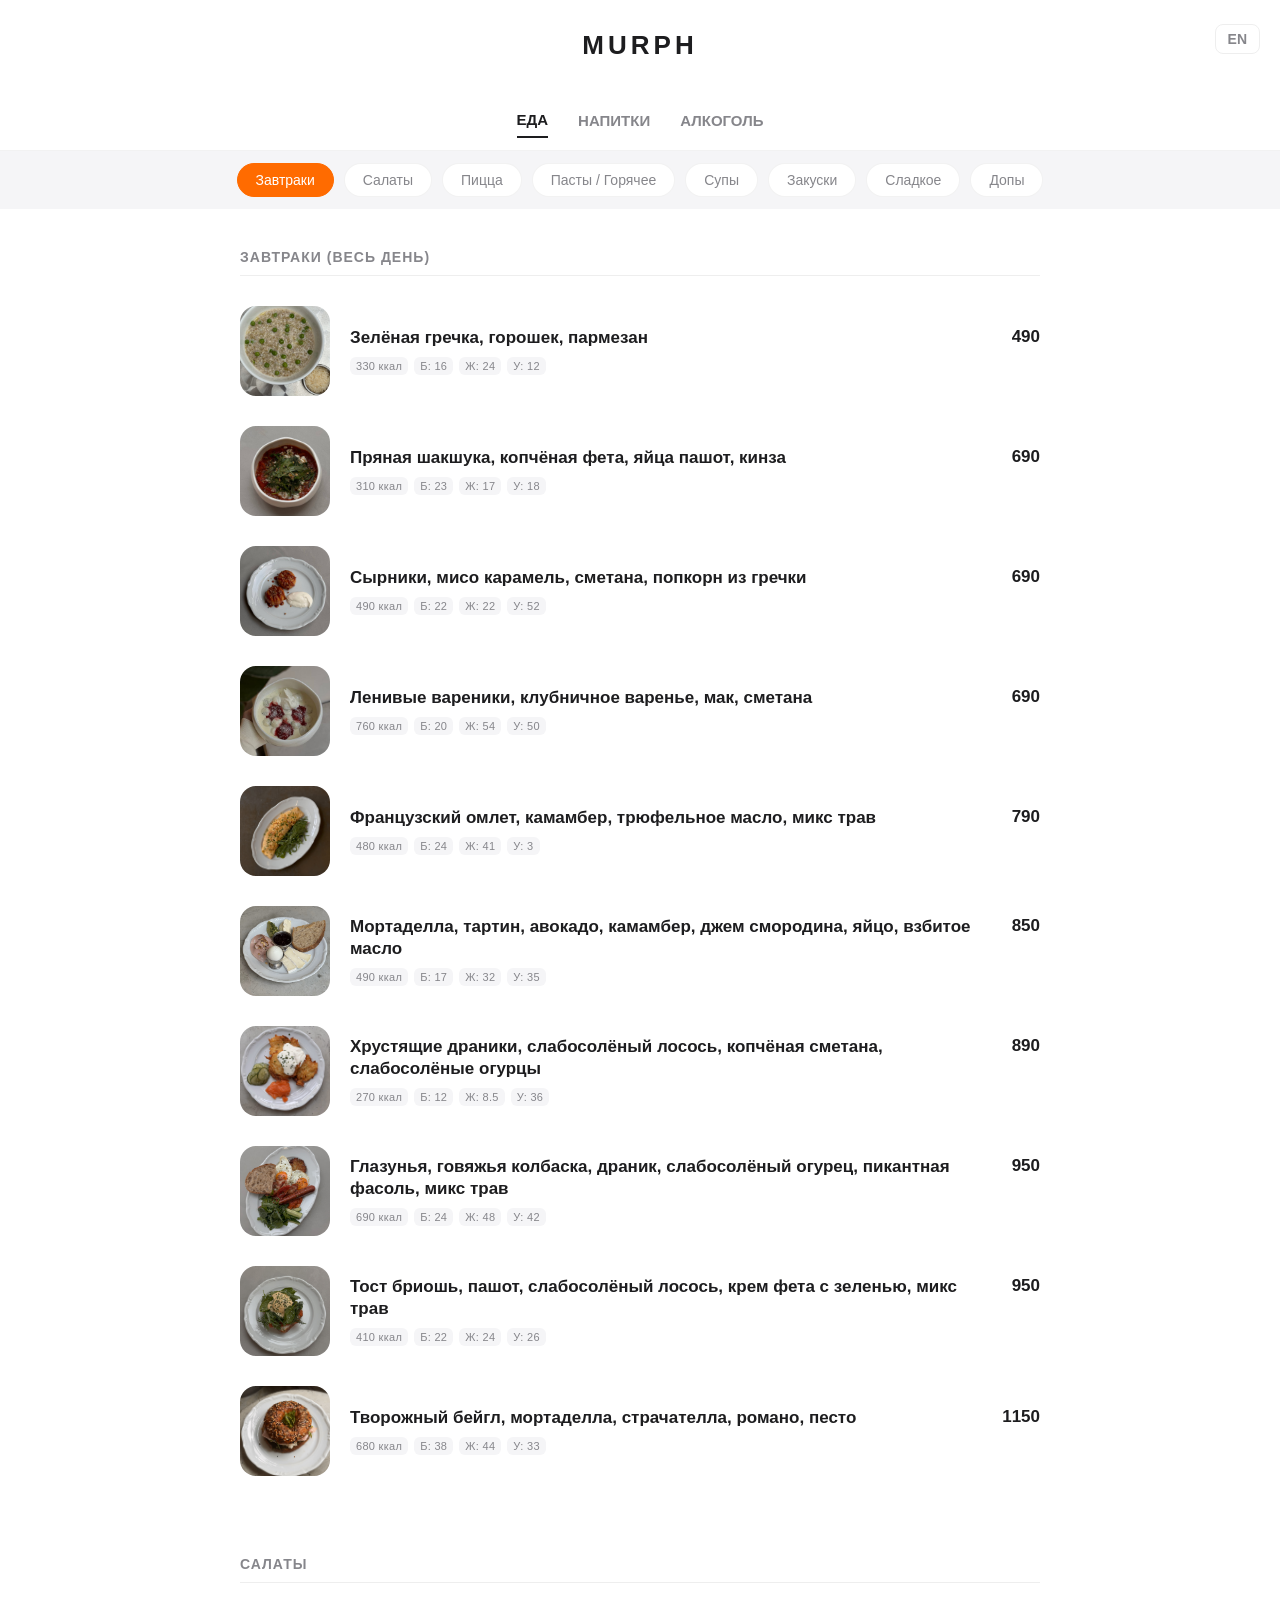
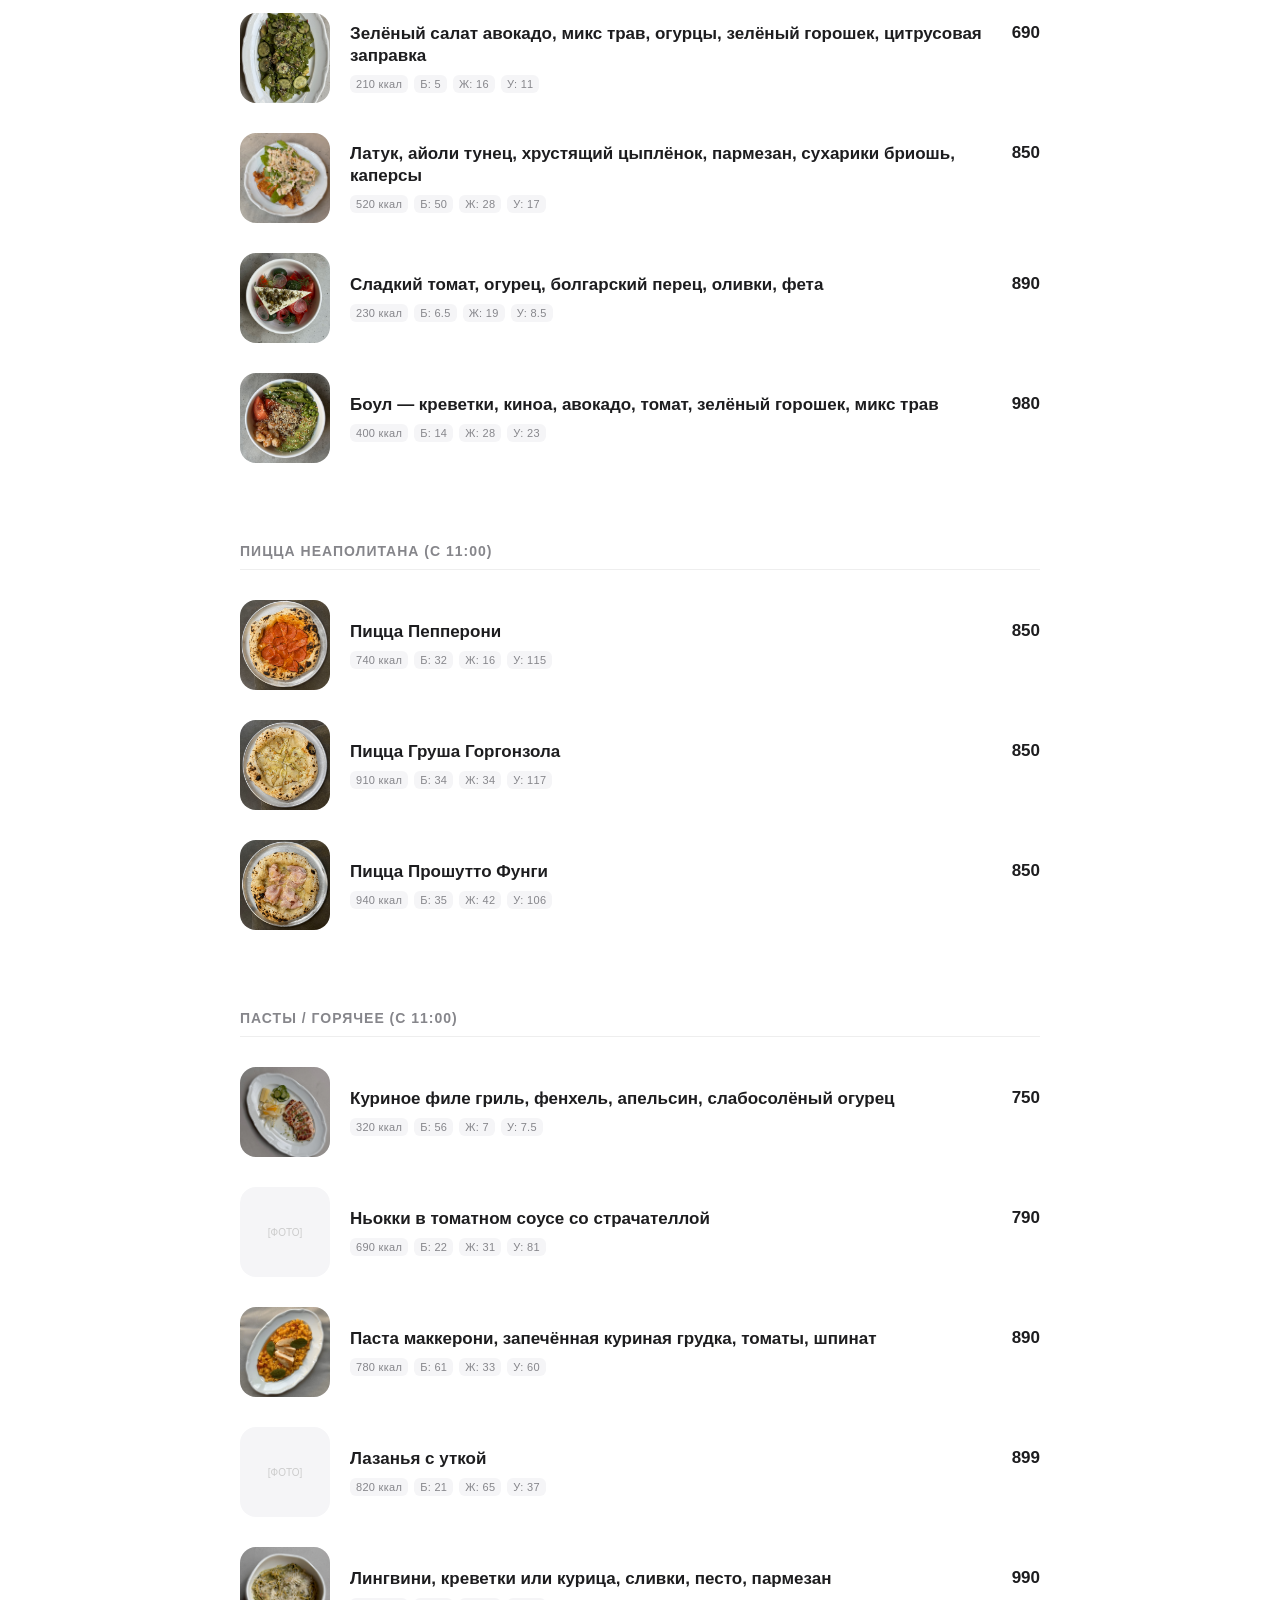
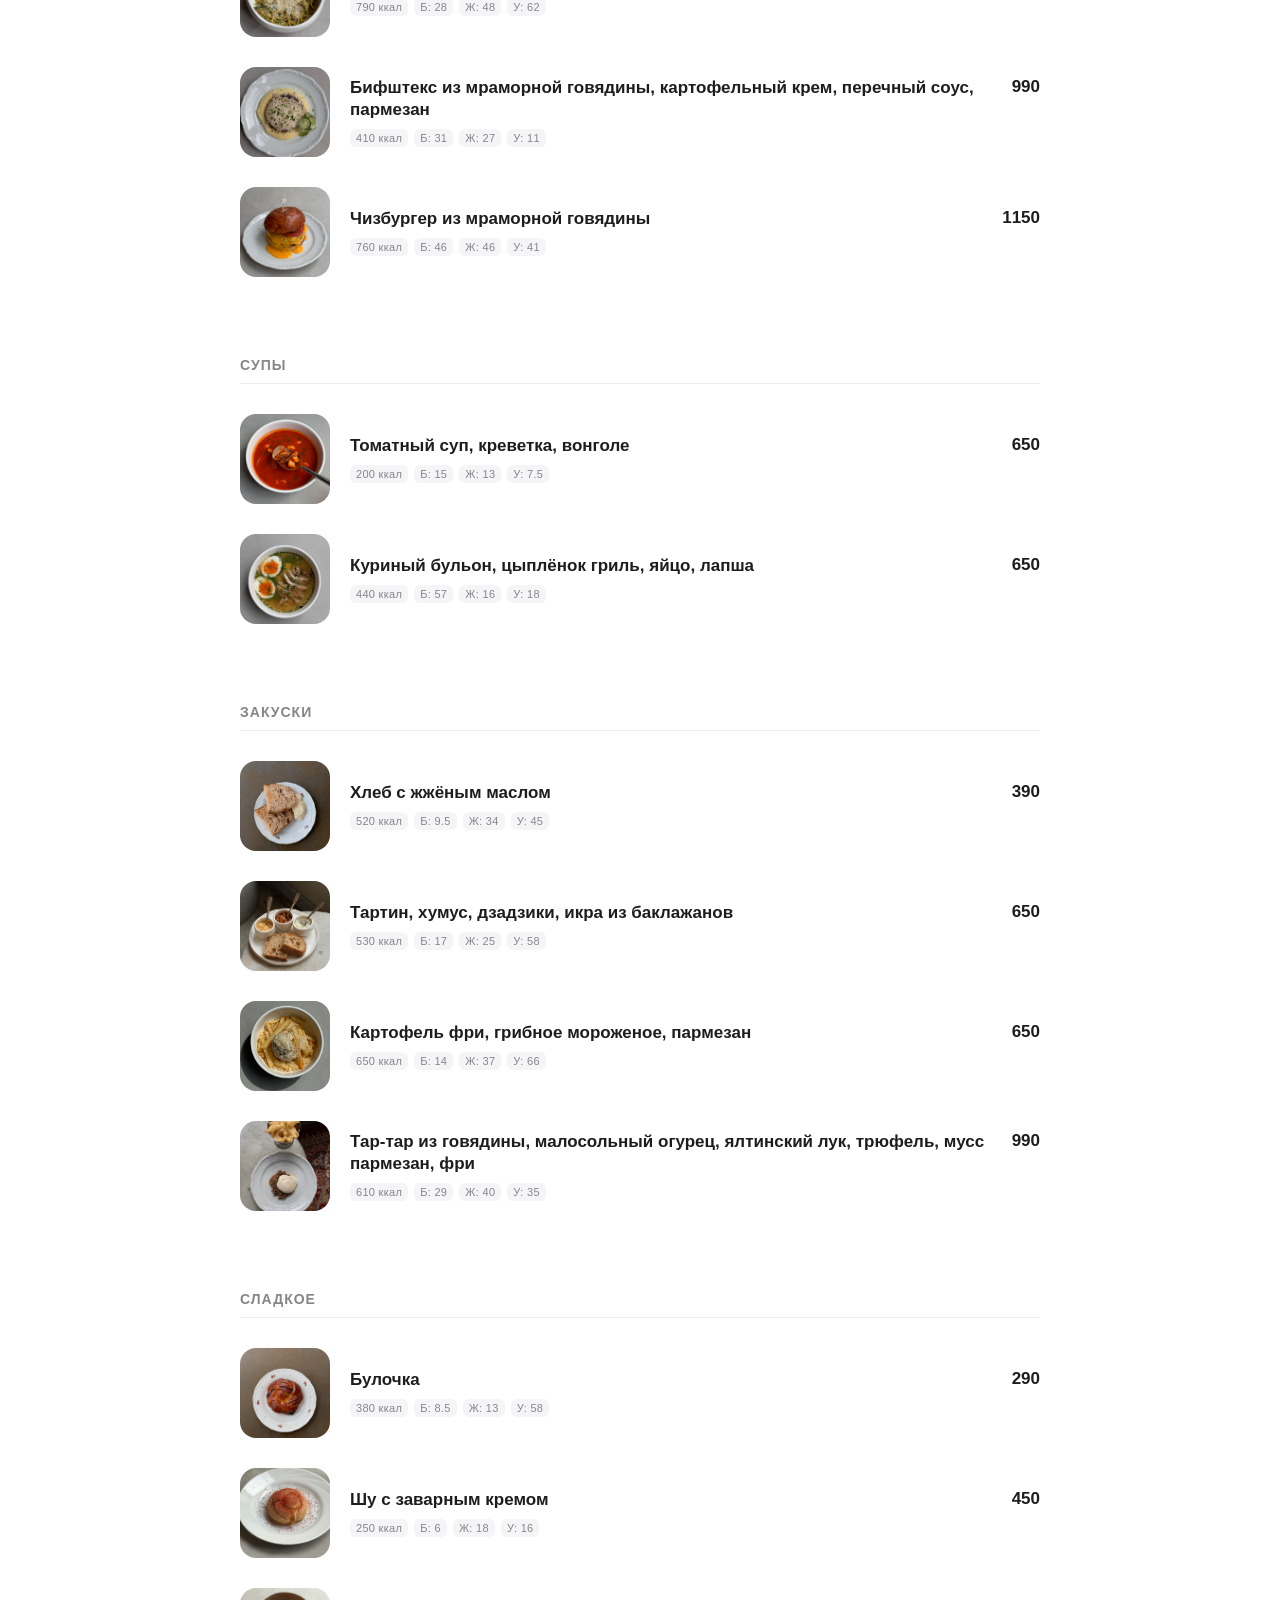
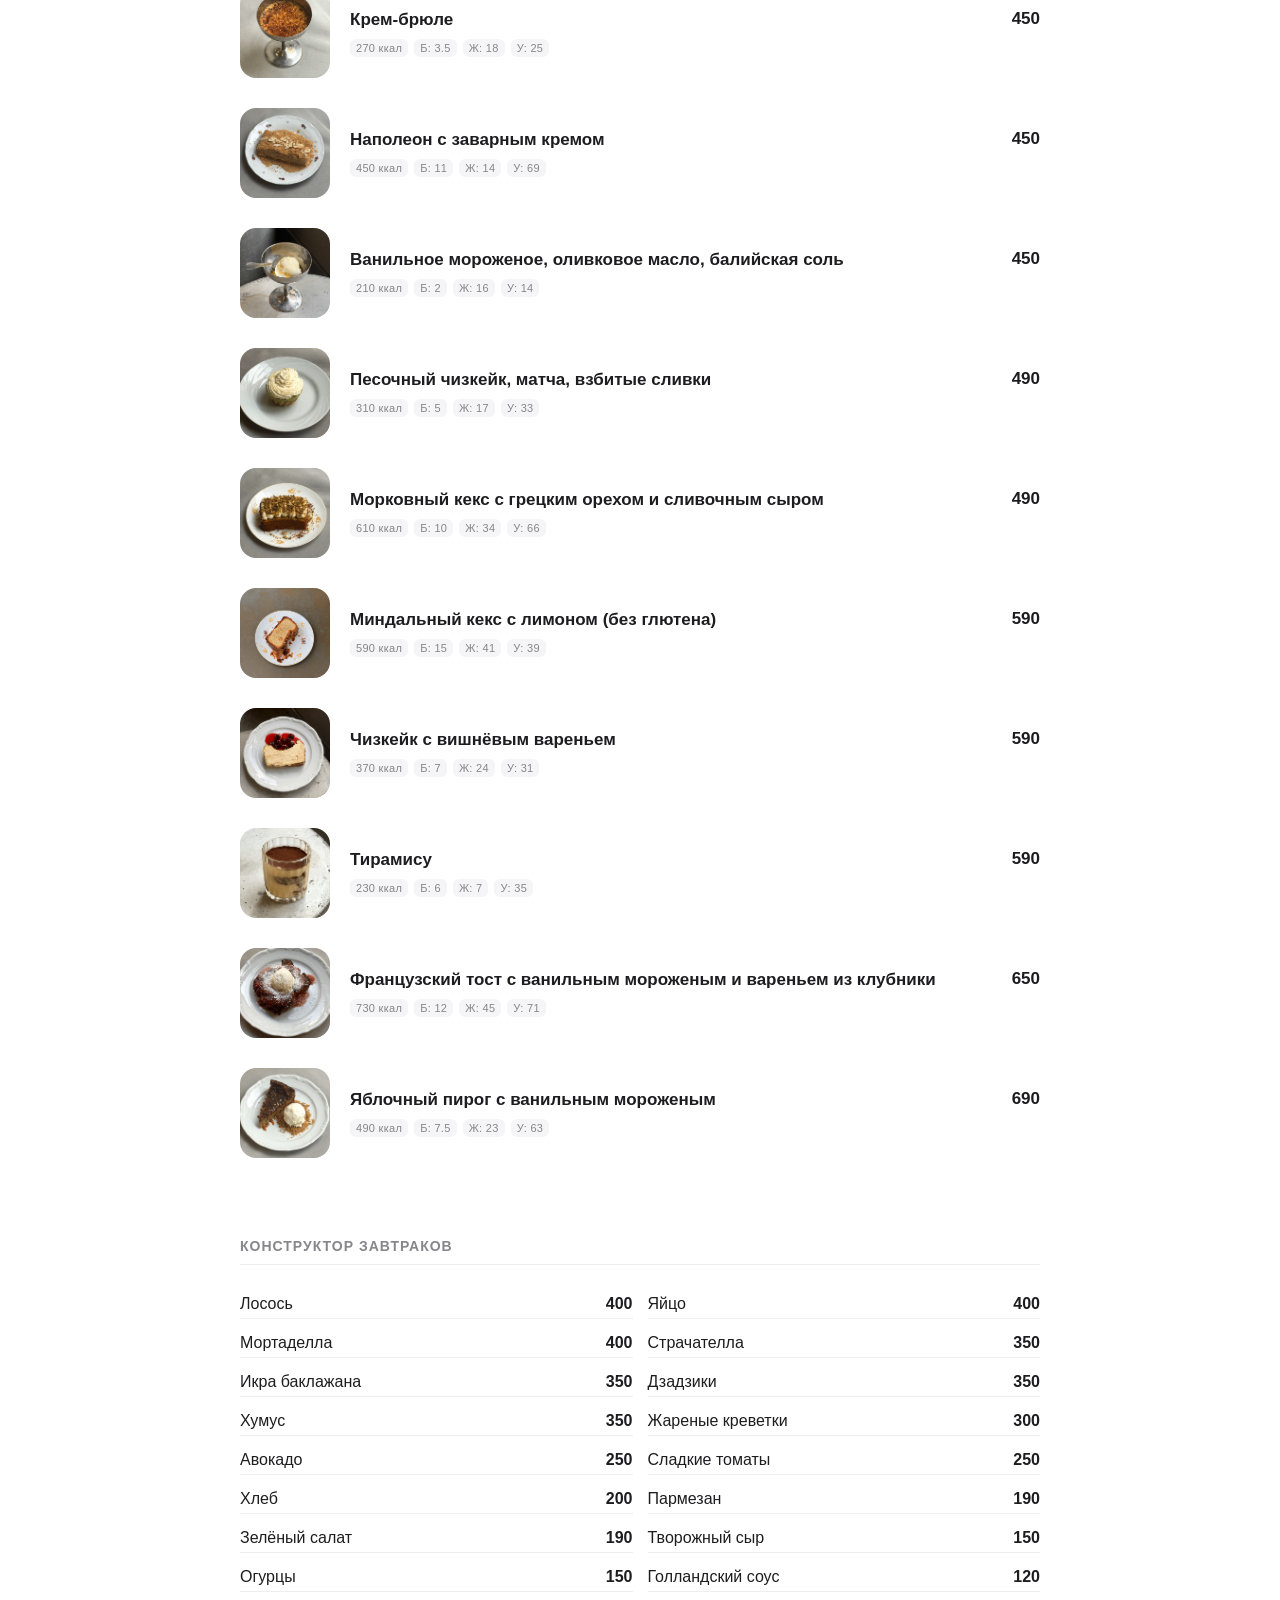
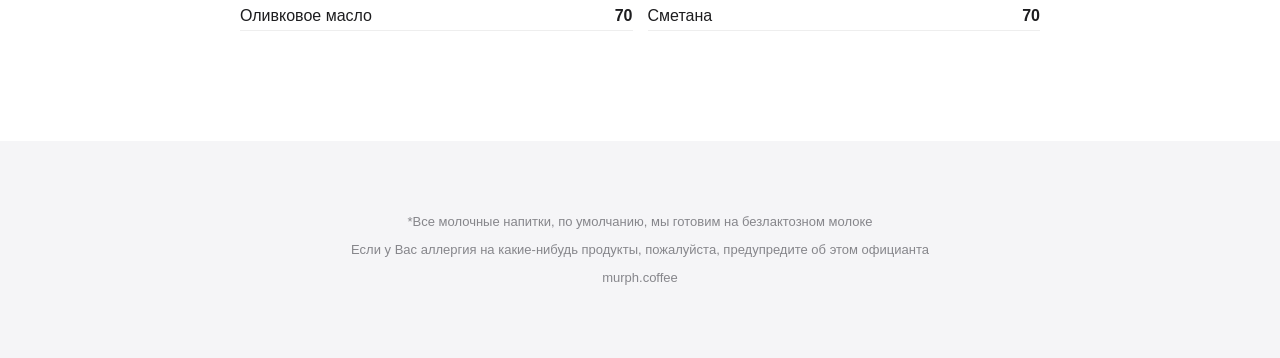
==== commit 3e86ba4a: "Update index.html" ====
--- a/index.html
+++ b/index.html
@@ -87,7 +87,7 @@
 
     <section id="pasta" class="category-section">
         <div class="category-header">Пасты / Горячее (с 11:00)</div>
-        <div class="item"><div class="item-photo"><img data-img="chicken_grill" src=""></div><div class="item-info"><div class="item-title-row"><p class="item-name">Куриное филе гриль, фенхель, апельсин, слабосолёный огурец</p><span class="item-price">690</span></div></div></div>
+        <div class="item"><div class="item-photo"><img data-img="chicken_grill" src=""></div><div class="item-info"><div class="item-title-row"><p class="item-name">Куриное филе гриль, фенхель, апельсин, слабосолёный огурец</p><span class="item-price">750</span></div></div></div>
         <div class="item"><div class="item-photo"><img data-img="nyokki" src=""></div><div class="item-info"><div class="item-title-row"><p class="item-name">Ньокки в томатном соусе со страчателлой</p><span class="item-price">790</span></div></div></div>
         <div class="item"><div class="item-photo"><img data-img="makkeroni" src=""></div><div class="item-info"><div class="item-title-row"><p class="item-name">Паста маккерони, запечённая куриная грудка, томаты, шпинат</p><span class="item-price">890</span></div></div></div>
         <div class="item"><div class="item-photo"><img data-img="lasagna" src=""></div><div class="item-info"><div class="item-title-row"><p class="item-name">Лазанья с уткой</p><span class="item-price">899</span></div></div></div>
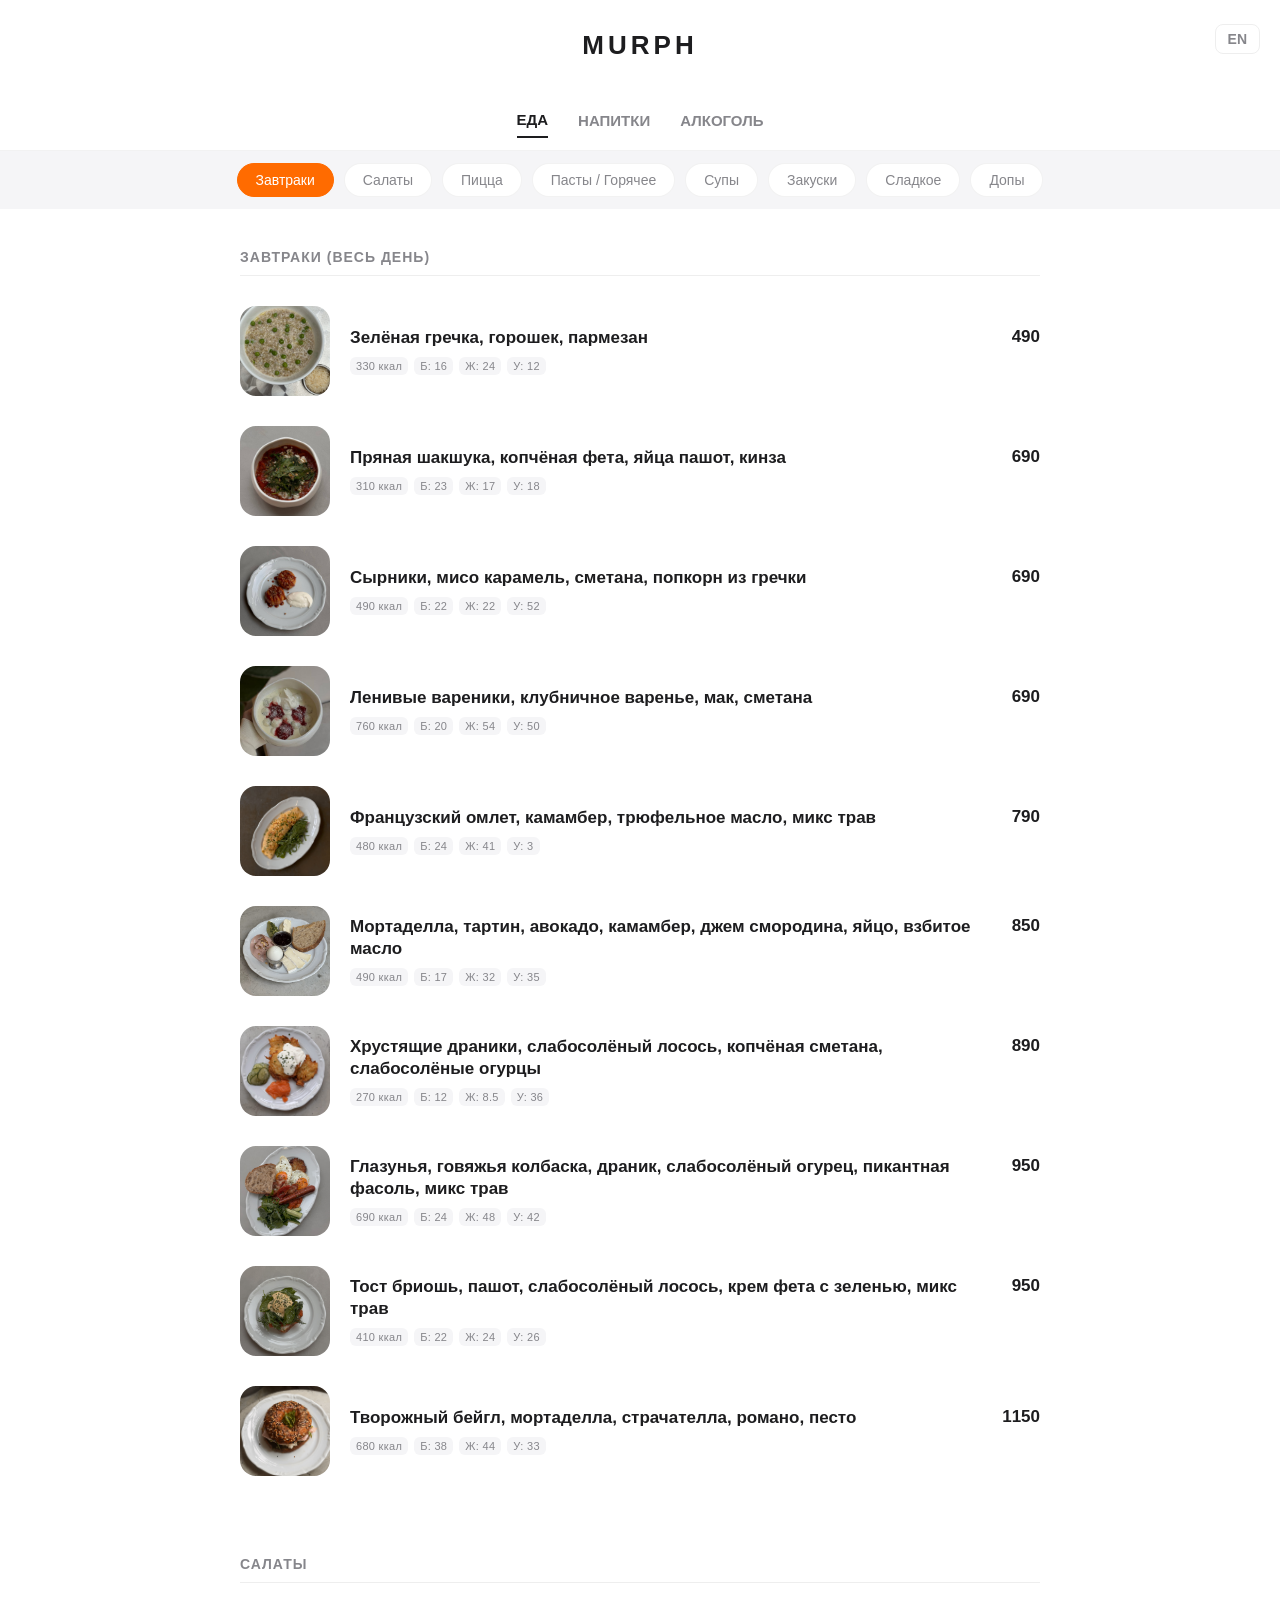
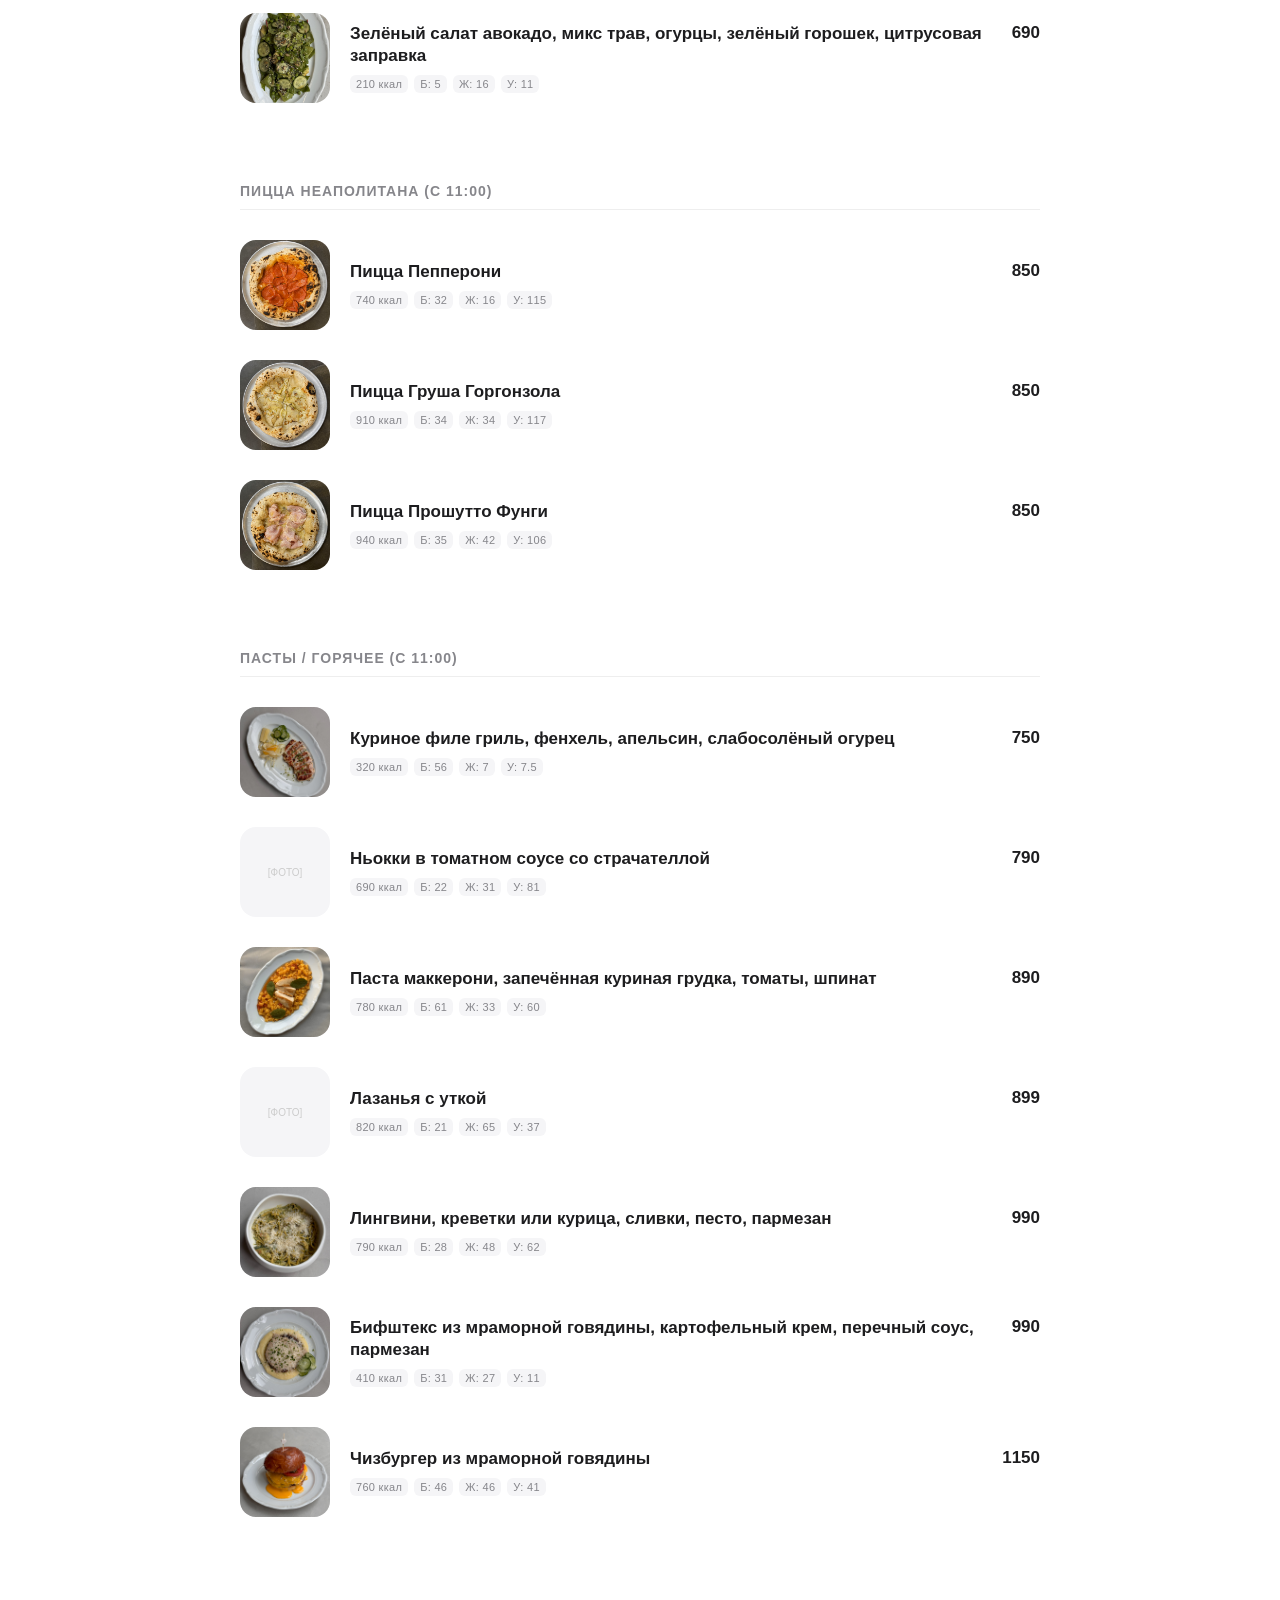
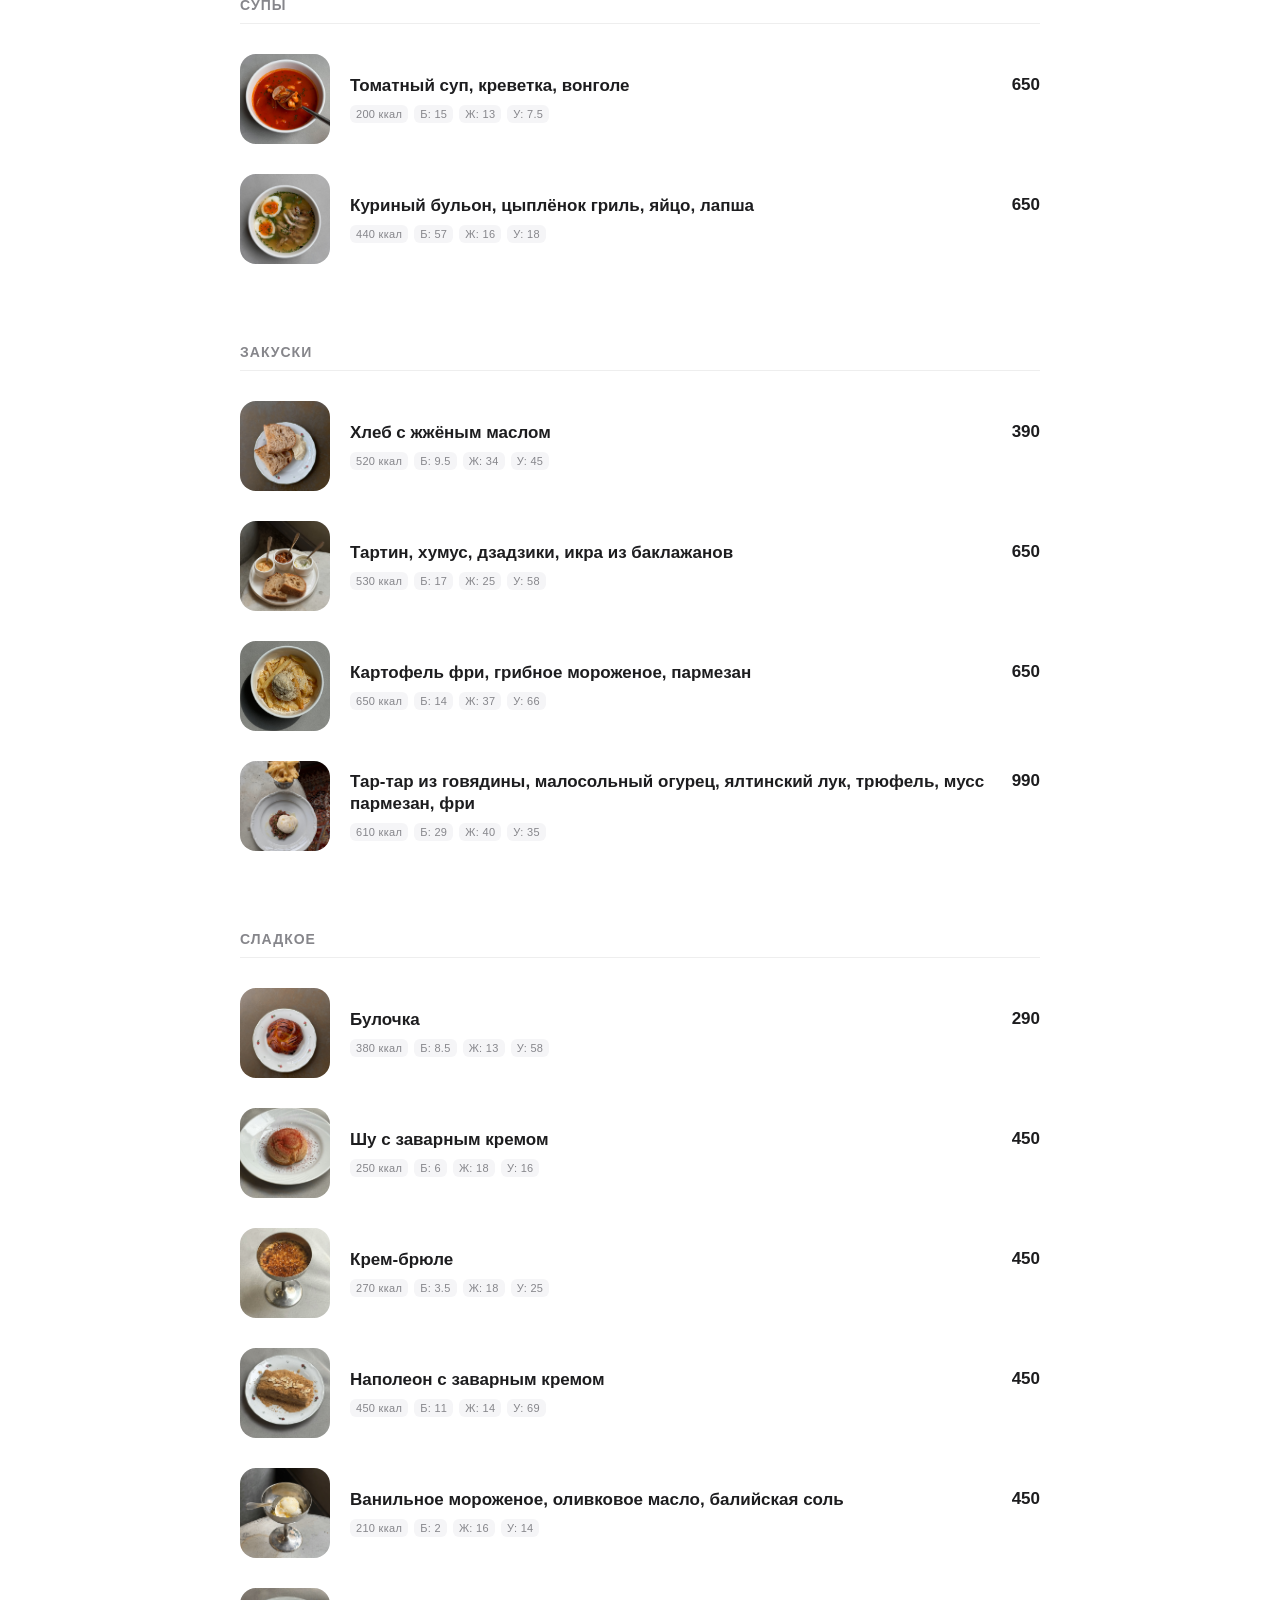
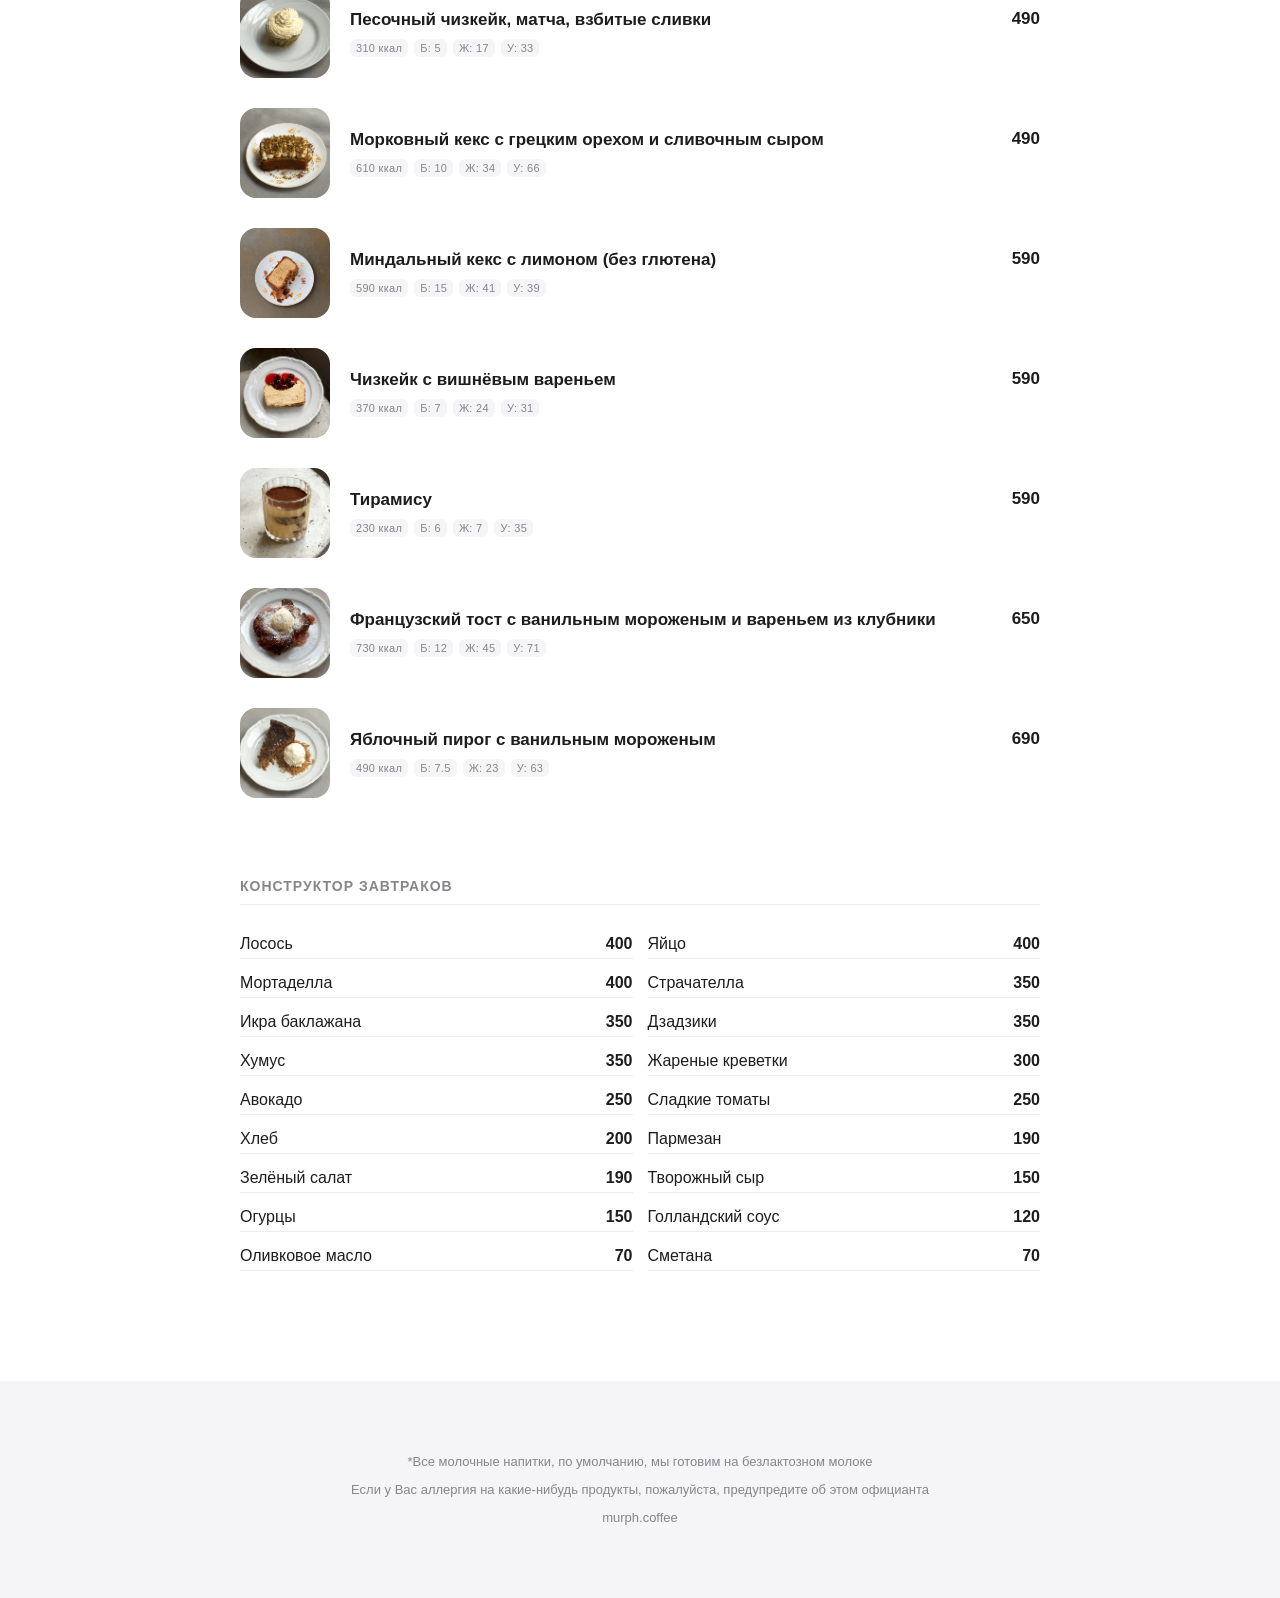
==== commit 65462e87: "Update index.html" ====
--- a/index.html
+++ b/index.html
@@ -73,10 +73,7 @@
     <section id="salads" class="category-section">
         <div class="category-header">Салаты</div>
         <div class="item"><div class="item-photo"><img data-img="green_salad" src=""></div><div class="item-info"><div class="item-title-row"><p class="item-name">Зелёный салат авокадо, микс трав, огурцы, зелёный горошек, цитрусовая заправка</p><span class="item-price">690</span></div></div></div>
-        <div class="item"><div class="item-photo"><img data-img="latuk_salad" src=""></div><div class="item-info"><div class="item-title-row"><p class="item-name">Латук, айоли тунец, хрустящий цыплёнок, пармезан, сухарики бриошь, каперсы</p><span class="item-price">850</span></div></div></div>
-        <div class="item"><div class="item-photo"><img data-img="greek_salad" src=""></div><div class="item-info"><div class="item-title-row"><p class="item-name">Сладкий томат, огурец, болгарский перец, оливки, фета</p><span class="item-price">890</span></div></div></div>
-        <div class="item"><div class="item-photo"><img data-img="bowl" src=""></div><div class="item-info"><div class="item-title-row"><p class="item-name">Боул — креветки, киноа, авокадо, томат, зелёный горошек, микс трав</p><span class="item-price">980</span></div></div></div>
-    </section>
+        </section>
 
     <section id="pizza" class="category-section">
         <div class="category-header">Пицца Неаполитана (с 11:00)</div>
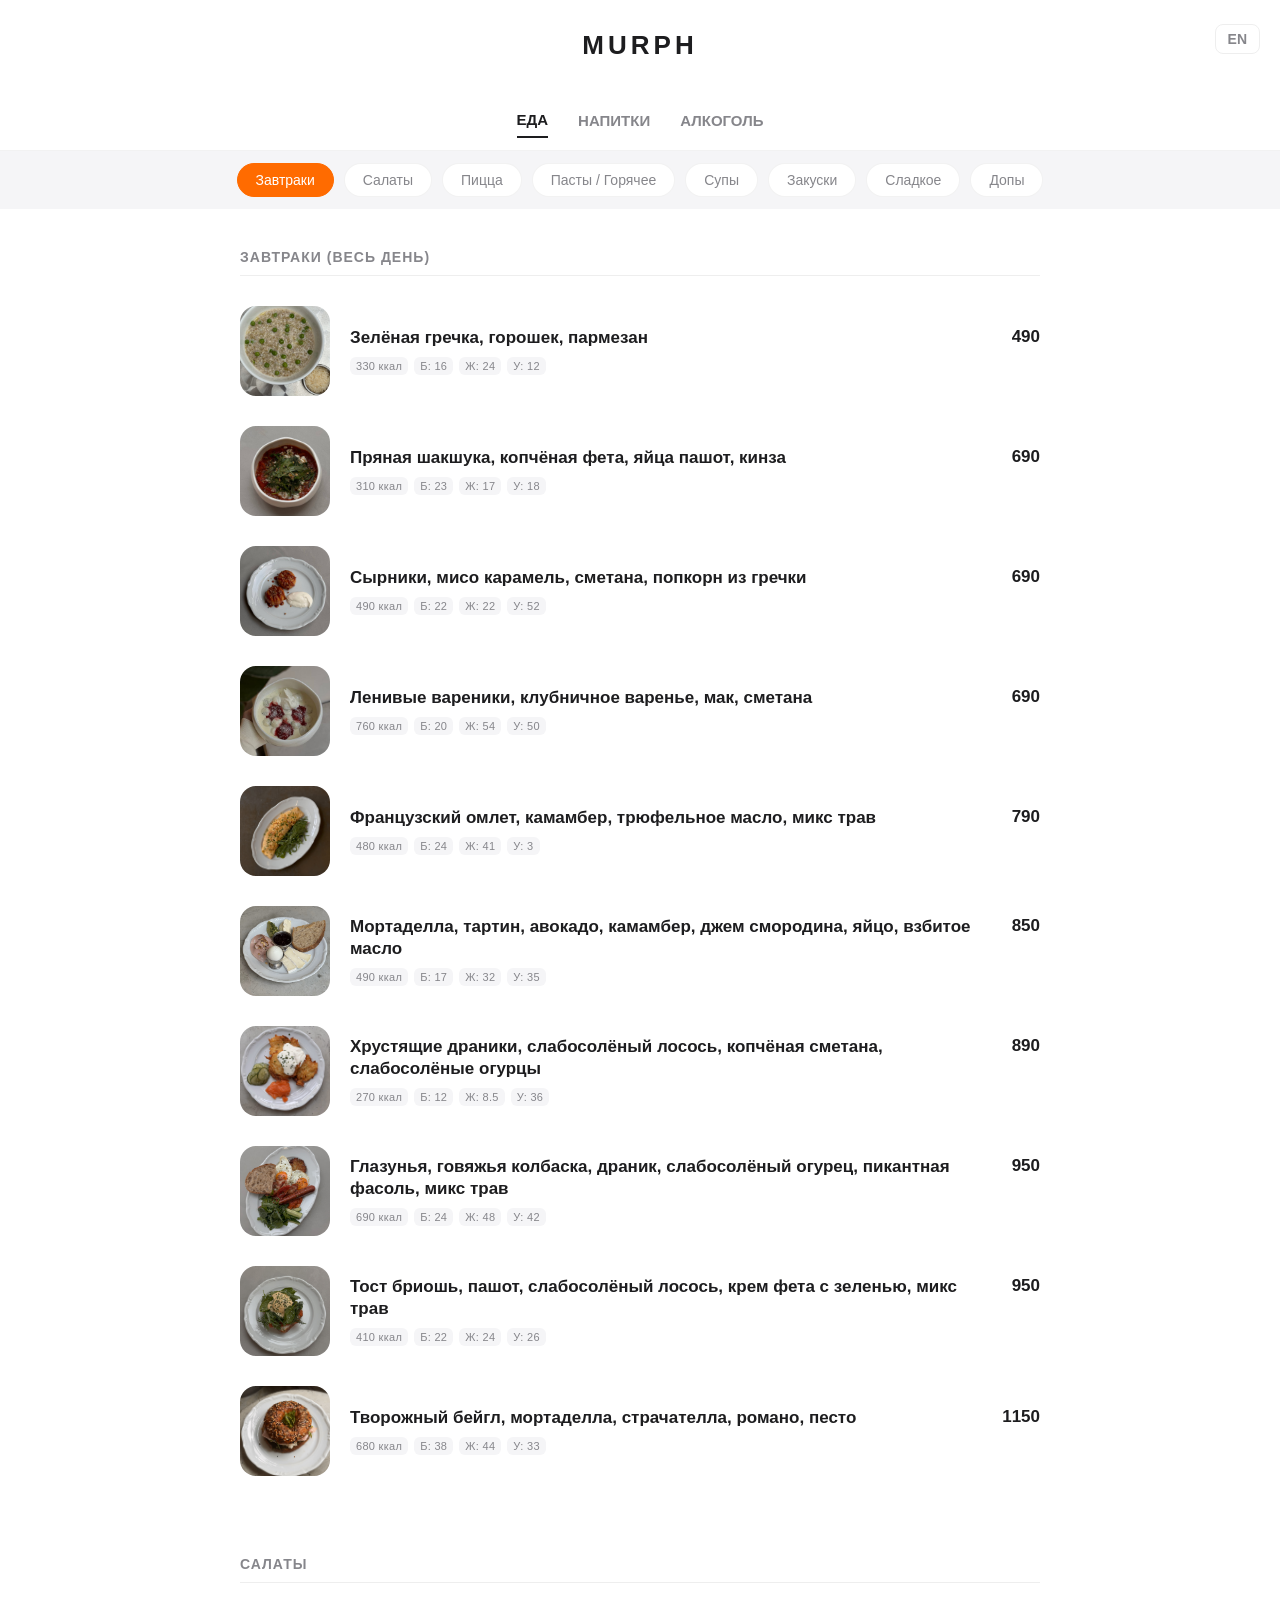
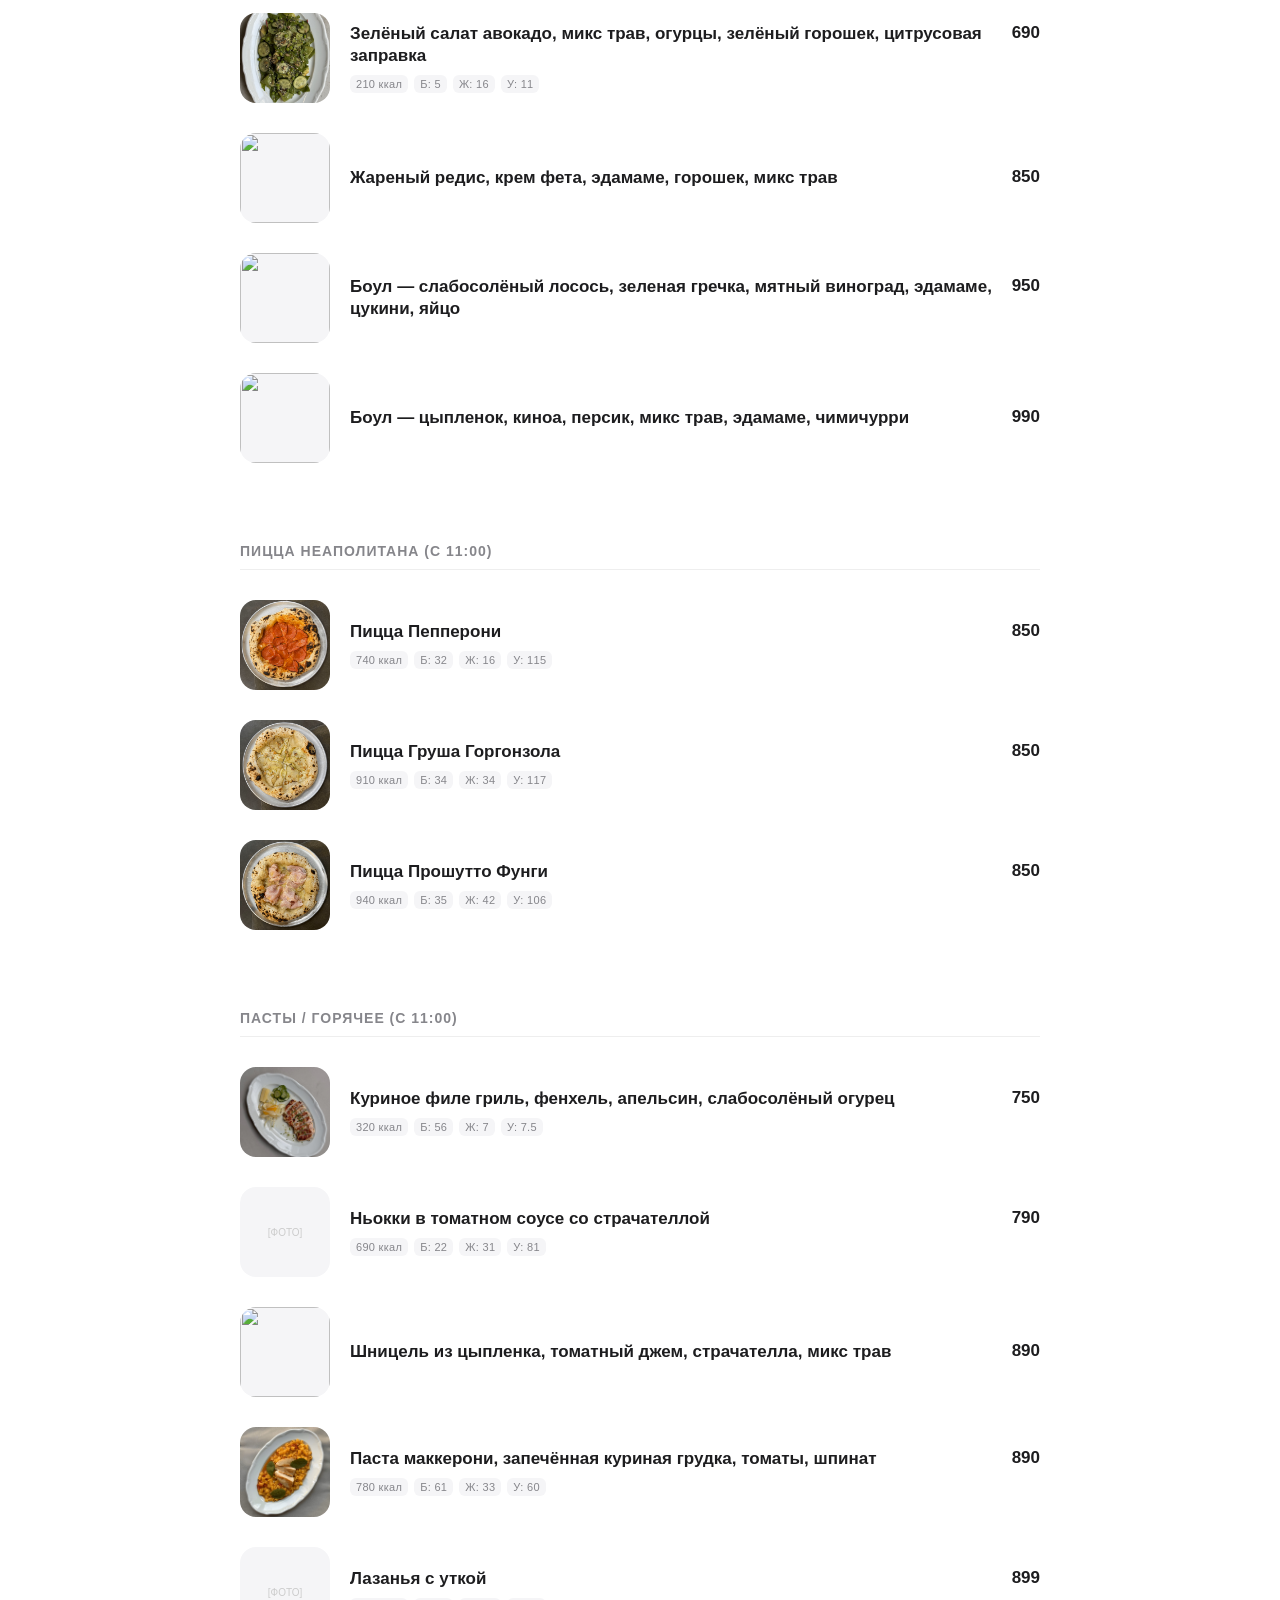
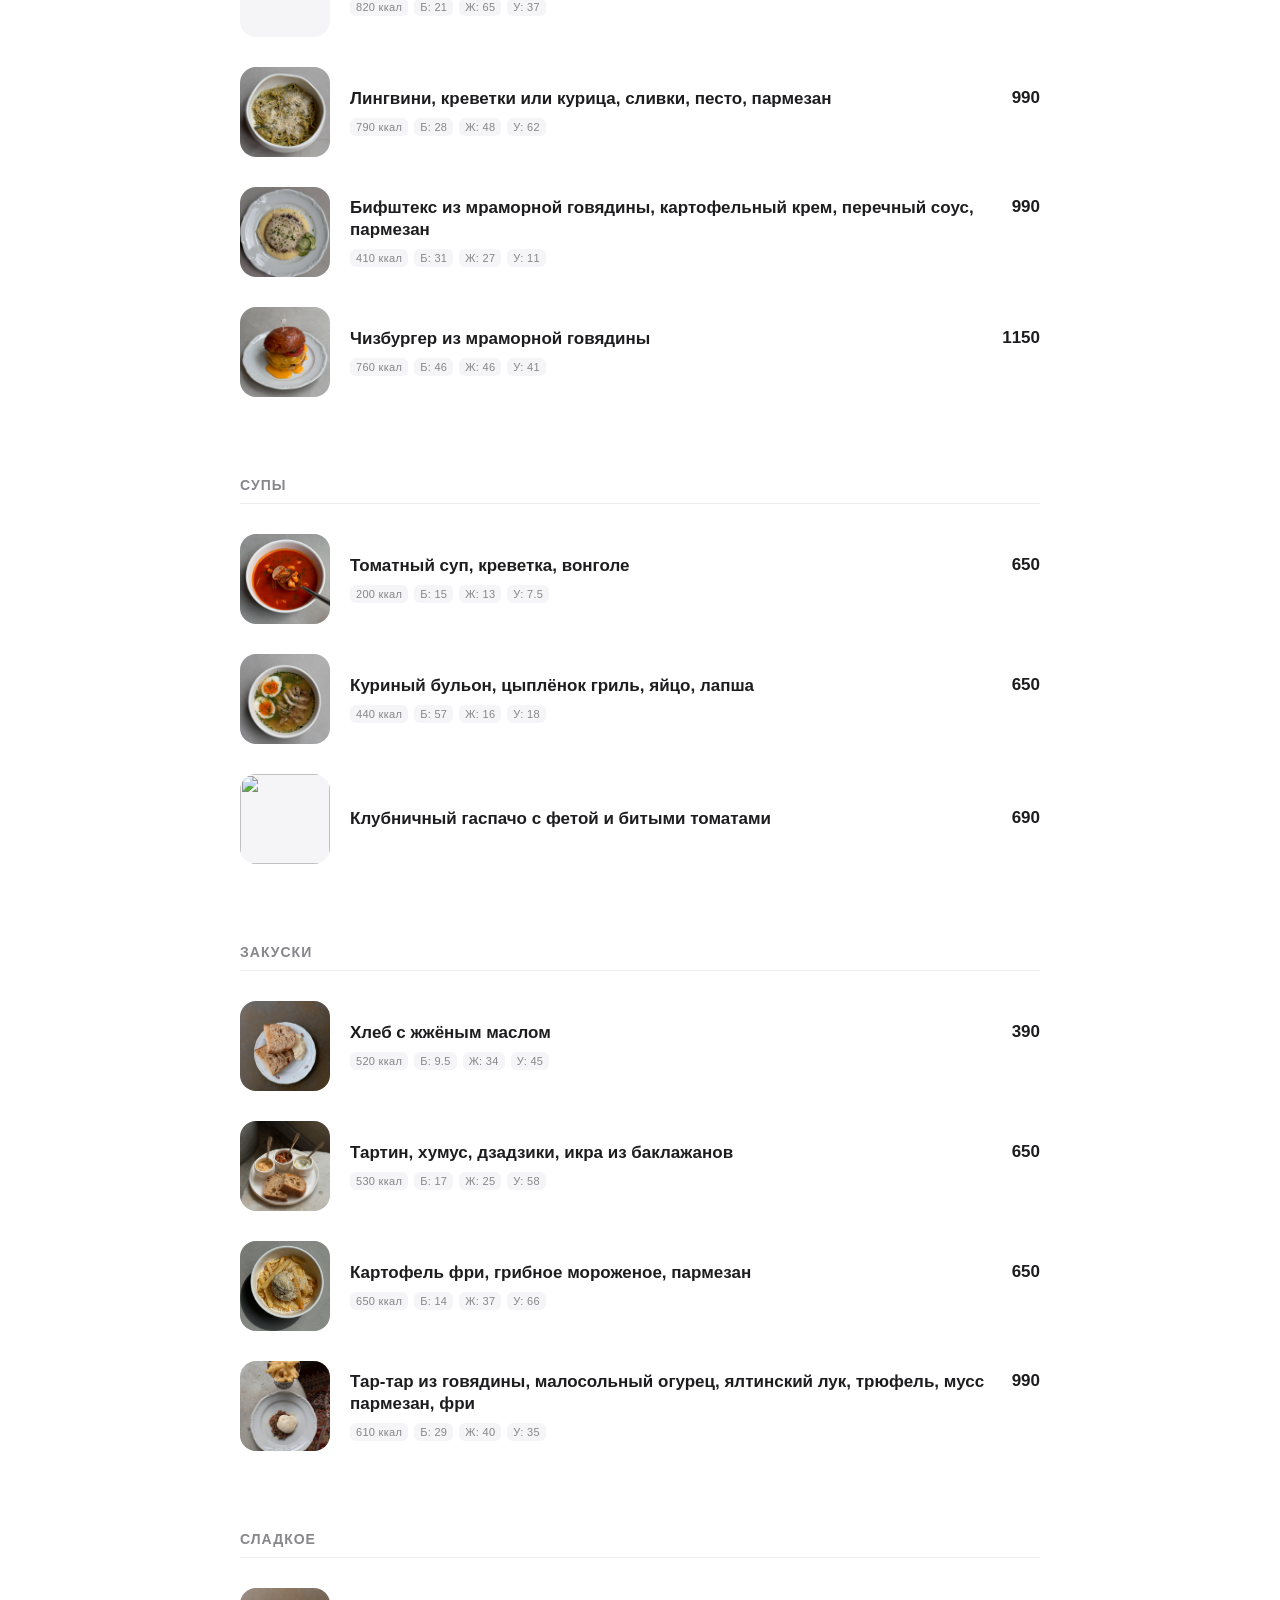
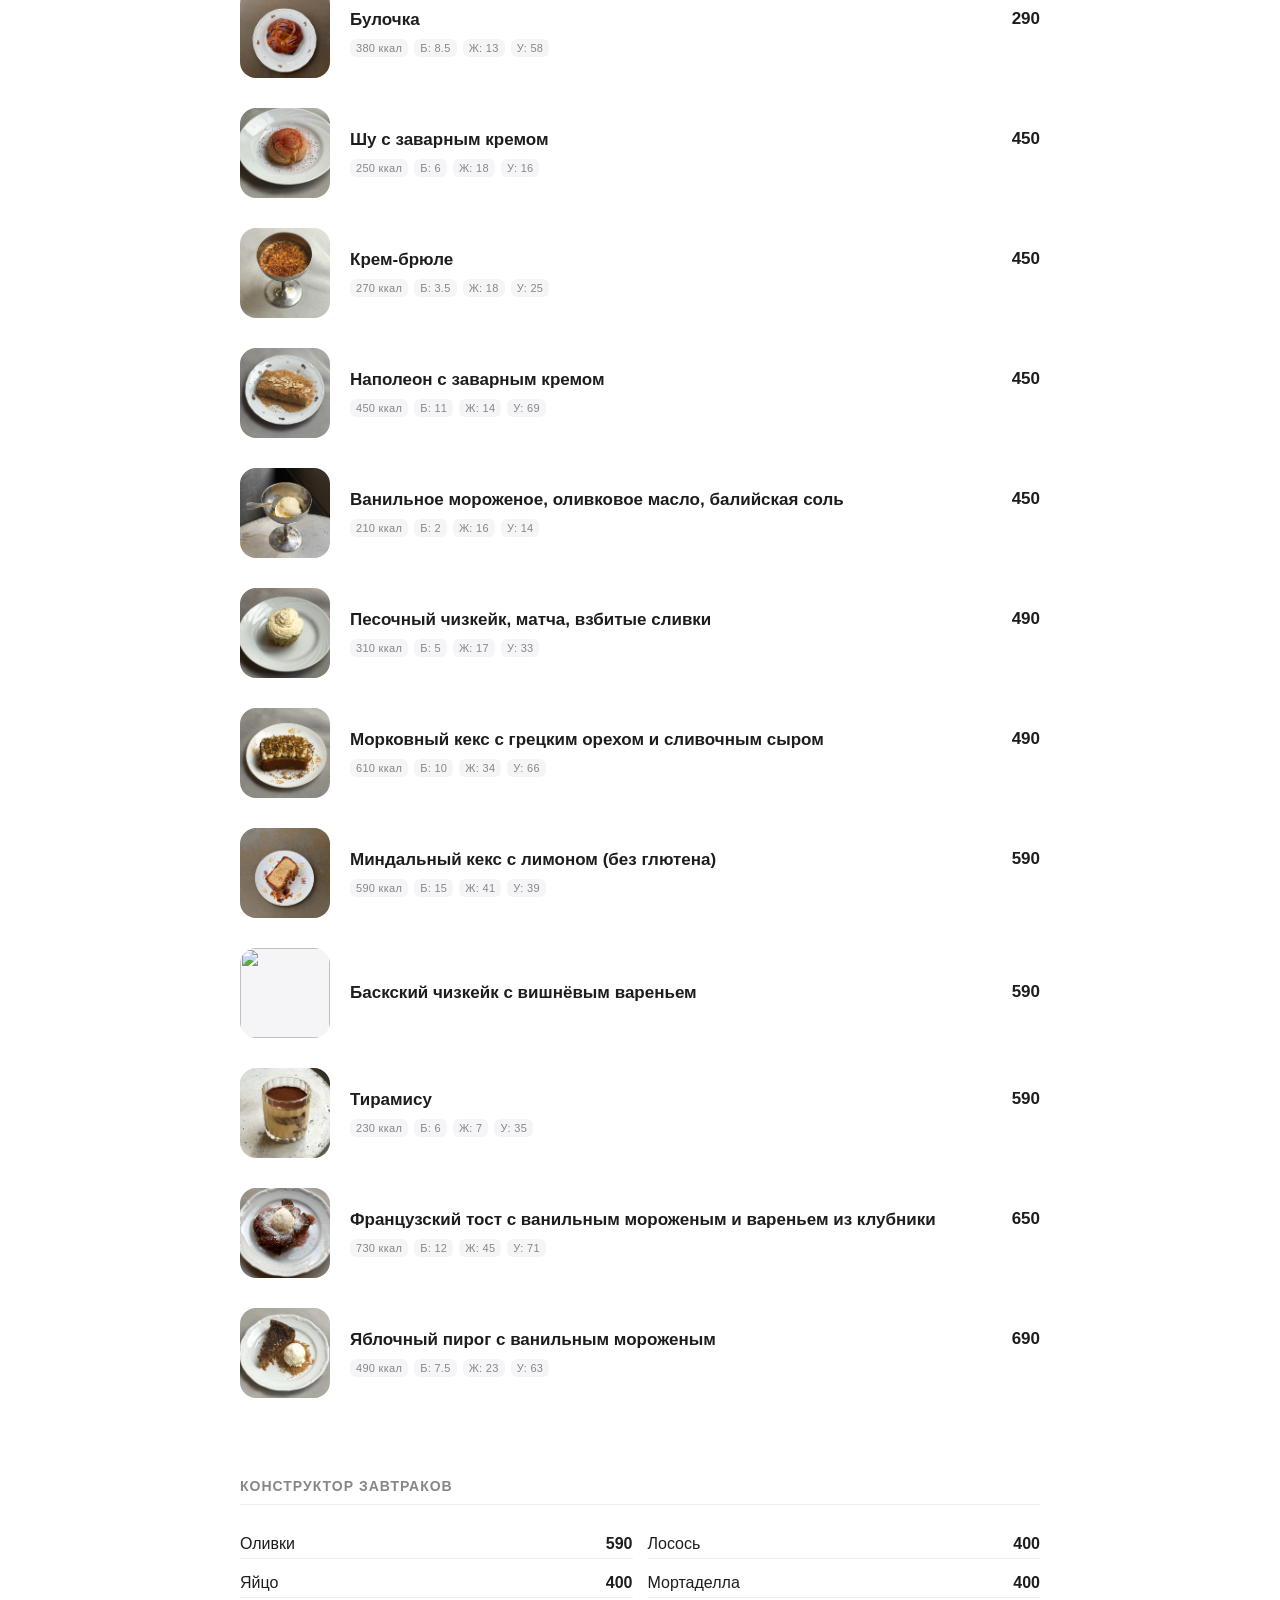
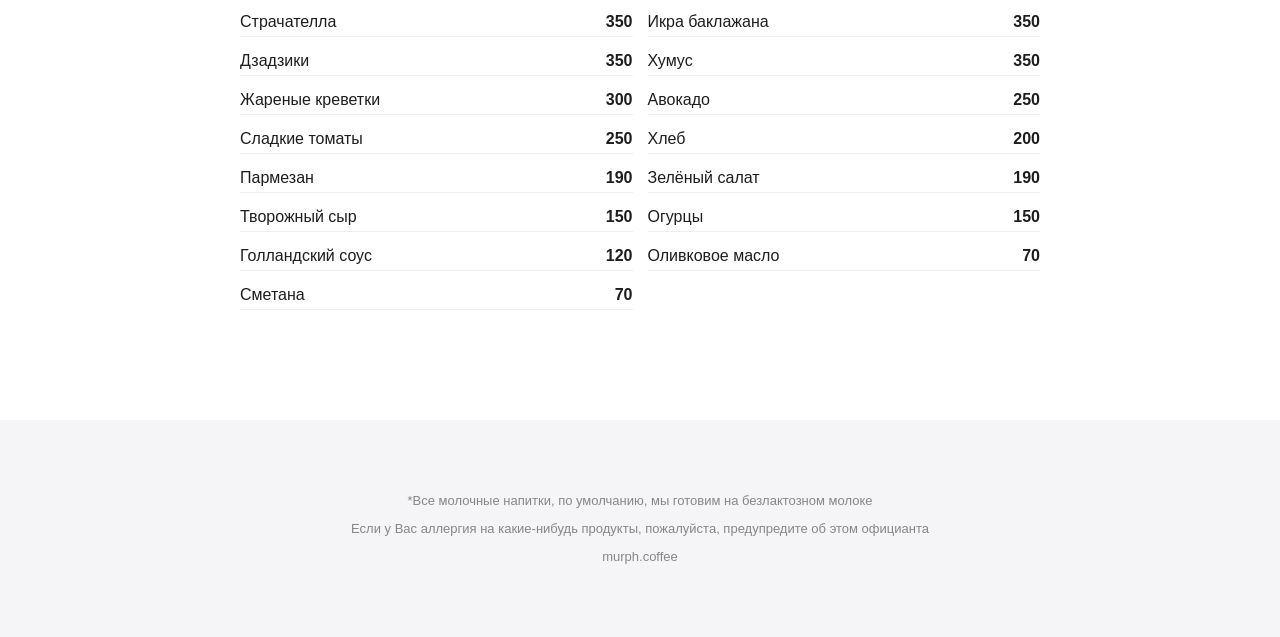
==== commit fbfaa514: "Update index.html" ====
--- a/index.html
+++ b/index.html
@@ -73,7 +73,10 @@
     <section id="salads" class="category-section">
         <div class="category-header">Салаты</div>
         <div class="item"><div class="item-photo"><img data-img="green_salad" src=""></div><div class="item-info"><div class="item-title-row"><p class="item-name">Зелёный салат авокадо, микс трав, огурцы, зелёный горошек, цитрусовая заправка</p><span class="item-price">690</span></div></div></div>
-        </section>
+        <div class="item"><div class="item-photo"><img data-img="salad_radish" src=""></div><div class="item-info"><div class="item-title-row"><p class="item-name">Жареный редис, крем фета, эдамаме, горошек, микс трав</p><span class="item-price">850</span></div></div></div>
+        <div class="item"><div class="item-photo"><img data-img="bowl_salmon" src=""></div><div class="item-info"><div class="item-title-row"><p class="item-name">Боул — слабосолёный лосось, зеленая гречка, мятный виноград, эдамаме, цукини, яйцо</p><span class="item-price">950</span></div></div></div>
+        <div class="item"><div class="item-photo"><img data-img="bowl_chicken" src=""></div><div class="item-info"><div class="item-title-row"><p class="item-name">Боул — цыпленок, киноа, персик, микс трав, эдамаме, чимичурри</p><span class="item-price">990</span></div></div></div>
+    </section>
 
     <section id="pizza" class="category-section">
         <div class="category-header">Пицца Неаполитана (с 11:00)</div>
@@ -86,6 +89,7 @@
         <div class="category-header">Пасты / Горячее (с 11:00)</div>
         <div class="item"><div class="item-photo"><img data-img="chicken_grill" src=""></div><div class="item-info"><div class="item-title-row"><p class="item-name">Куриное филе гриль, фенхель, апельсин, слабосолёный огурец</p><span class="item-price">750</span></div></div></div>
         <div class="item"><div class="item-photo"><img data-img="nyokki" src=""></div><div class="item-info"><div class="item-title-row"><p class="item-name">Ньокки в томатном соусе со страчателлой</p><span class="item-price">790</span></div></div></div>
+        <div class="item"><div class="item-photo"><img data-img="schnitzel" src=""></div><div class="item-info"><div class="item-title-row"><p class="item-name">Шницель из цыпленка, томатный джем, страчателла, микс трав</p><span class="item-price">890</span></div></div></div>
         <div class="item"><div class="item-photo"><img data-img="makkeroni" src=""></div><div class="item-info"><div class="item-title-row"><p class="item-name">Паста маккерони, запечённая куриная грудка, томаты, шпинат</p><span class="item-price">890</span></div></div></div>
         <div class="item"><div class="item-photo"><img data-img="lasagna" src=""></div><div class="item-info"><div class="item-title-row"><p class="item-name">Лазанья с уткой</p><span class="item-price">899</span></div></div></div>
         <div class="item"><div class="item-photo"><img data-img="lingvini" src=""></div><div class="item-info"><div class="item-title-row"><p class="item-name">Лингвини, креветки или курица, сливки, песто, пармезан</p><span class="item-price">990</span></div></div></div>
@@ -97,7 +101,8 @@
         <div class="category-header">Супы</div>
         <div class="item"><div class="item-photo"><img data-img="soup_tomato" src=""></div><div class="item-info"><div class="item-title-row"><p class="item-name">Томатный суп, креветка, вонголе</p><span class="item-price">650</span></div></div></div>
         <div class="item"><div class="item-photo"><img data-img="soup_chicken" src=""></div><div class="item-info"><div class="item-title-row"><p class="item-name">Куриный бульон, цыплёнок гриль, яйцо, лапша</p><span class="item-price">650</span></div></div></div>
-        </section>
+        <div class="item"><div class="item-photo"><img data-img="soup_strawberry" src=""></div><div class="item-info"><div class="item-title-row"><p class="item-name">Клубничный гаспачо с фетой и битыми томатами</p><span class="item-price">690</span></div></div></div>
+    </section>
 
     <section id="snacks" class="category-section">
         <div class="category-header">Закуски</div>
@@ -117,7 +122,7 @@
         <div class="item"><div class="item-photo"><img data-img="cheesecake_matcha" src=""></div><div class="item-info"><div class="item-title-row"><p class="item-name">Песочный чизкейк, матча, взбитые сливки</p><span class="item-price">490</span></div></div></div>
         <div class="item"><div class="item-photo"><img data-img="cake_carrot" src=""></div><div class="item-info"><div class="item-title-row"><p class="item-name">Морковный кекс с грецким орехом и сливочным сыром</p><span class="item-price">490</span></div></div></div>
         <div class="item"><div class="item-photo"><img data-img="cake_lemon" src=""></div><div class="item-info"><div class="item-title-row"><p class="item-name">Миндальный кекс с лимоном (без глютена)</p><span class="item-price">590</span></div></div></div>
-        <div class="item"><div class="item-photo"><img data-img="cheesecake_strawberry" src=""></div><div class="item-info"><div class="item-title-row"><p class="item-name">Чизкейк с вишнёвым вареньем</p><span class="item-price">590</span></div></div></div>
+        <div class="item"><div class="item-photo"><img data-img="cheesecake_cherry" src=""></div><div class="item-info"><div class="item-title-row"><p class="item-name">Баскский чизкейк с вишнёвым вареньем</p><span class="item-price">590</span></div></div></div>
         <div class="item"><div class="item-photo"><img data-img="tiramisu" src=""></div><div class="item-info"><div class="item-title-row"><p class="item-name">Тирамису</p><span class="item-price">590</span></div></div></div>
         <div class="item"><div class="item-photo"><img data-img="french_toast" src=""></div><div class="item-info"><div class="item-title-row"><p class="item-name">Французский тост с ванильным мороженым и вареньем из клубники</p><span class="item-price">650</span></div></div></div>
         <div class="item"><div class="item-photo"><img data-img="apple_pie" src=""></div><div class="item-info"><div class="item-title-row"><p class="item-name">Яблочный пирог с ванильным мороженым</p><span class="item-price">690</span></div></div></div>
@@ -126,6 +131,7 @@
     <section id="constructor" class="category-section">
         <div class="category-header">Конструктор завтраков</div>
         <div style="display: grid; grid-template-columns: 1fr 1fr; gap: 15px;">
+            <div style="display:flex; justify-content:space-between; border-bottom:1px solid #eee; padding-bottom:5px;"><span>Оливки</span><b>590</b></div>
             <div style="display:flex; justify-content:space-between; border-bottom:1px solid #eee; padding-bottom:5px;"><span>Лосось</span><b>400</b></div>
             <div style="display:flex; justify-content:space-between; border-bottom:1px solid #eee; padding-bottom:5px;"><span>Яйцо</span><b>400</b></div>
             <div style="display:flex; justify-content:space-between; border-bottom:1px solid #eee; padding-bottom:5px;"><span>Мортаделла</span><b>400</b></div>
@@ -158,6 +164,7 @@
         <div class="item"><div class="item-photo"><img data-img="capuchino" src=""></div><div class="item-info"><div class="item-title-row"><p class="item-name">Капучино <span class="vol">200/300 мл</span></p><span class="item-price">350/420</span></div></div></div>
         <div class="item"><div class="item-photo"><img data-img="latte" src=""></div><div class="item-info"><div class="item-title-row"><p class="item-name">Латте <span class="vol">300 мл</span></p><span class="item-price">380</span></div></div></div>
         <div class="item"><div class="item-photo"><img data-img="flat_white" src=""></div><div class="item-info"><div class="item-title-row"><p class="item-name">Флэт Уайт <span class="vol">200 мл</span></p><span class="item-price">390</span></div></div></div>
+        <div class="item"><div class="item-photo"><img data-img="dirty" src=""></div><div class="item-info"><div class="item-title-row"><p class="item-name">Дёрти <span class="vol">200 мл</span></p><span class="item-price">410</span></div></div></div>
         <div class="item"><div class="item-photo"><img data-img="raf" src=""></div><div class="item-info"><div class="item-title-row"><p class="item-name">Раф Классический <span class="vol">300 мл</span></p><span class="item-price">540</span></div></div></div>
         <div class="item"><div class="item-photo"><img data-img="ice_latte" src=""></div><div class="item-info"><div class="item-title-row"><p class="item-name">Айс Латте <span class="vol">400 мл</span></p><span class="item-price">440</span></div></div></div>
         <div class="item"><div class="item-photo"><img data-img="espresso_tonic" src=""></div><div class="item-info"><div class="item-title-row"><p class="item-name">Эспрессо Тоник <span class="vol">400 мл</span></p><span class="item-price">440</span></div></div></div>
@@ -174,7 +181,7 @@
 
     <section id="matcha" class="category-section">
         <div class="category-header">Матча</div>
-        <div class="item"><div class="item-photo"><img data-img="matcha_latte" src=""></div><div class="item-info"><div class="item-title-row"><p class="item-name">Матча Латте <span class="vol">200/300 мл</span></p><span class="item-price">330/360</span></div></div></div>
+        <div class="item"><div class="item-photo"><img data-img="matcha_latte" src=""></div><div class="item-info"><div class="item-title-row"><p class="item-name">Матча Латте <span class="vol">200/300 мл</span></p><span class="item-price">350/400</span></div></div></div>
         <div class="item"><div class="item-photo"><img data-img="matcha_white_choc" src=""></div><div class="item-info"><div class="item-title-row"><p class="item-name">Матча Белый Шоколад <span class="vol">300 мл</span></p><span class="item-price">450</span></div></div></div>
         <div class="item"><div class="item-photo"><img data-img="ice_matcha_latte" src=""></div><div class="item-info"><div class="item-title-row"><p class="item-name">Айс Матча Латте <span class="vol">400 мл</span></p><span class="item-price">450</span></div></div></div>
         <div class="item"><div class="item-photo"><img data-img="matcha_tonic" src=""></div><div class="item-info"><div class="item-title-row"><p class="item-name">Матча Тоник <span class="vol">400 мл</span></p><span class="item-price">430</span></div></div></div>
@@ -185,6 +192,8 @@
 
     <section id="special" class="category-section">
         <div class="category-header">Special</div>
+        <div class="item"><div class="item-photo"><img data-img="affogato_espresso" src=""></div><div class="item-info"><div class="item-title-row"><p class="item-name">Аффогато Эспрессо-Солёная Карамель</p><span class="item-price">650</span></div></div></div>
+        <div class="item"><div class="item-photo"><img data-img="affogato_matcha" src=""></div><div class="item-info"><div class="item-title-row"><p class="item-name">Аффогато Матча-Малина</p><span class="item-price">650</span></div></div></div>
         <div class="item"><div class="item-photo"><img data-img="raf_caramel" src=""></div><div class="item-info"><div class="item-title-row"><p class="item-name">Раф Солёная Карамель <span class="vol">300 мл</span></p><span class="item-price">580</span></div></div></div>
         <div class="item"><div class="item-photo"><img data-img="latte_lemongrass" src=""></div><div class="item-info"><div class="item-title-row"><p class="item-name">Латте Кафир-Лемонграсс <span class="vol">300 мл</span></p><span class="item-price">650</span></div></div></div>
         <div class="item"><div class="item-photo"><img data-img="latte_tiramisu" src=""></div><div class="item-info"><div class="item-title-row"><p class="item-name">Айс-Латте Тирамису <span class="vol">400 мл</span></p><span class="item-price">500</span></div></div></div>
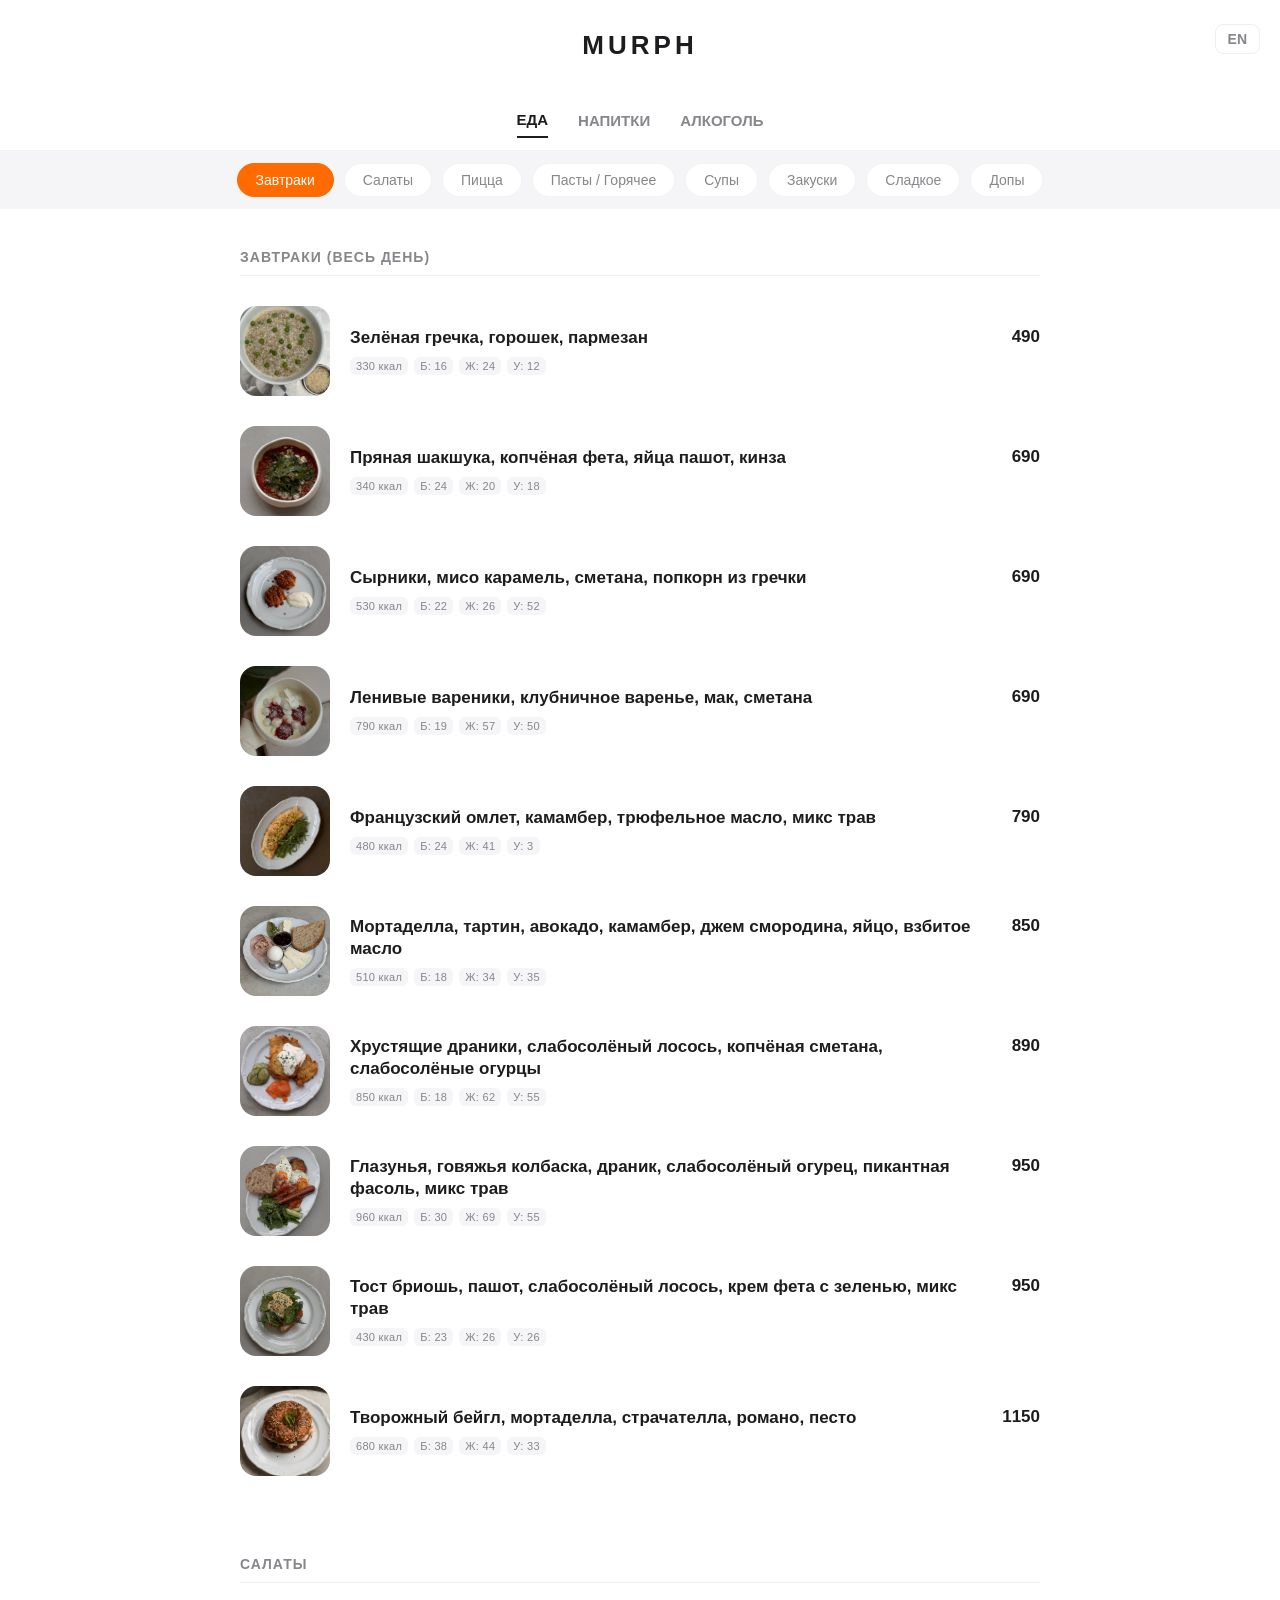
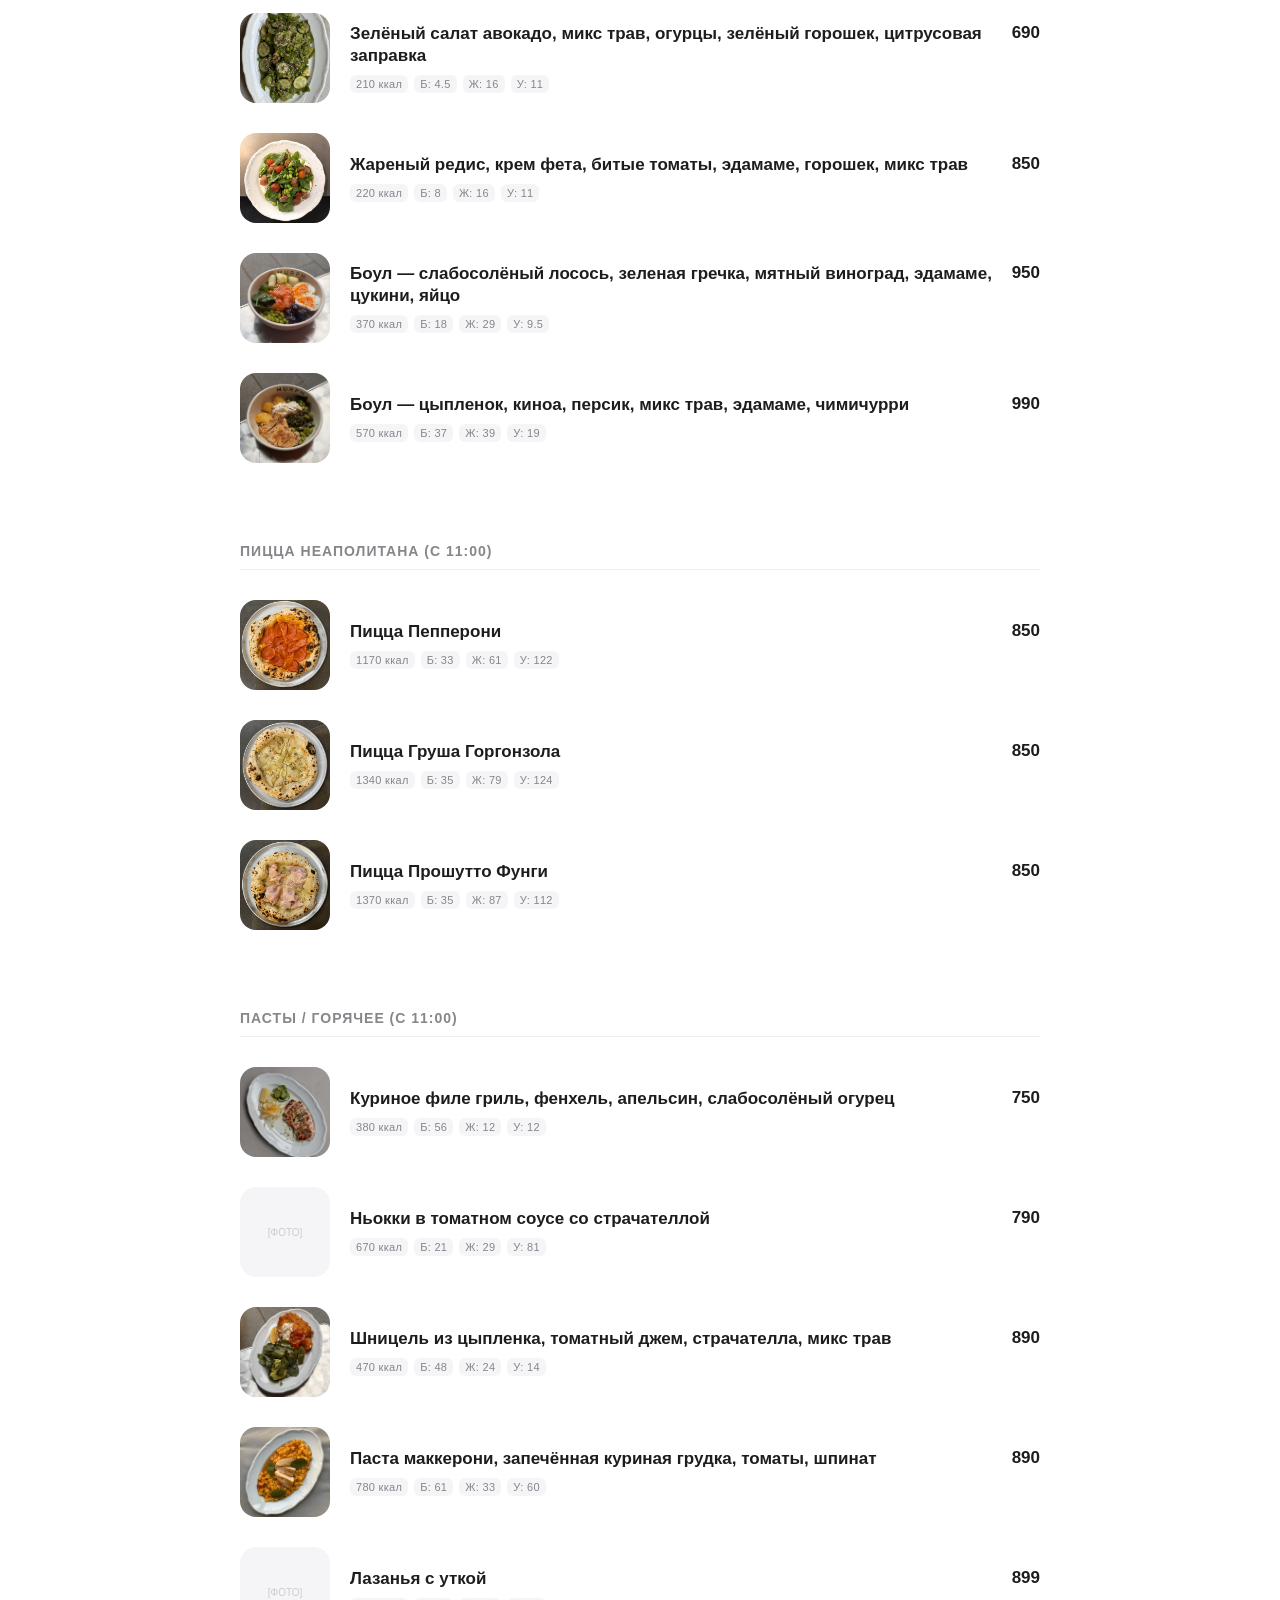
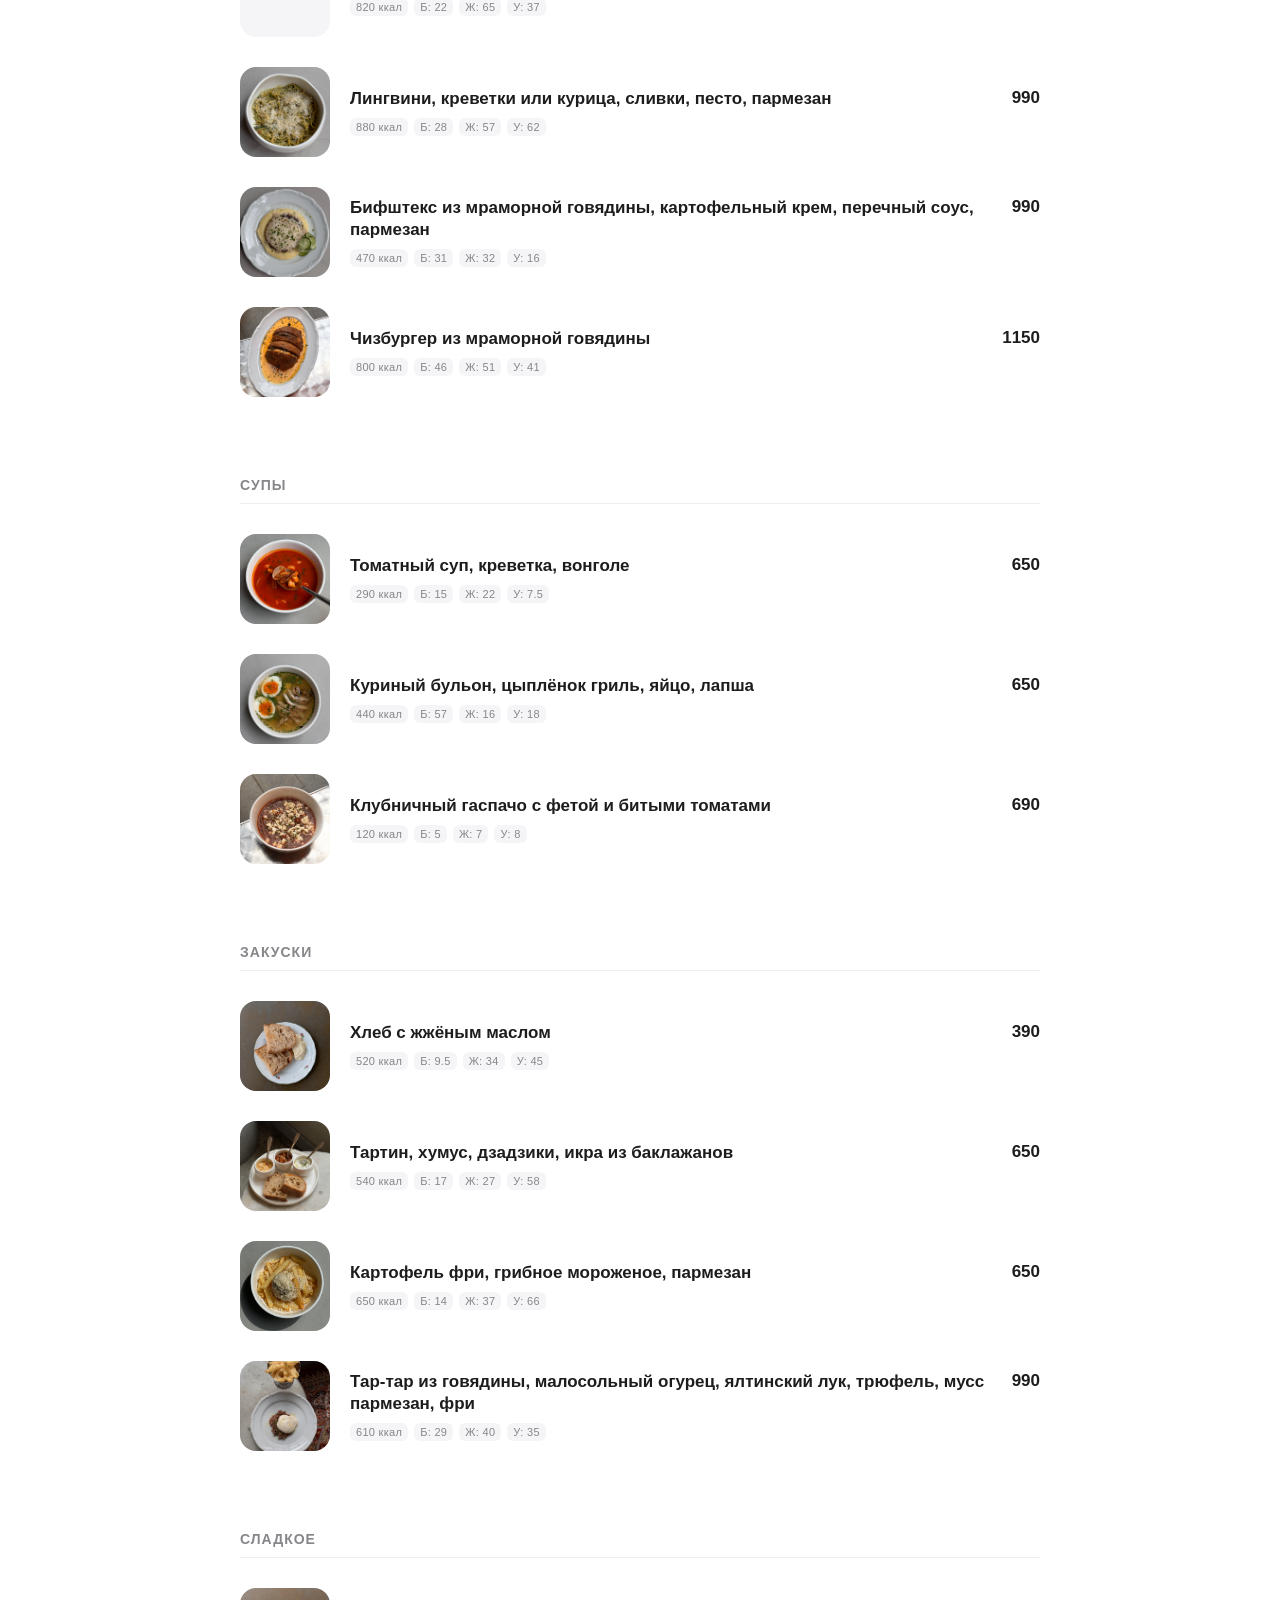
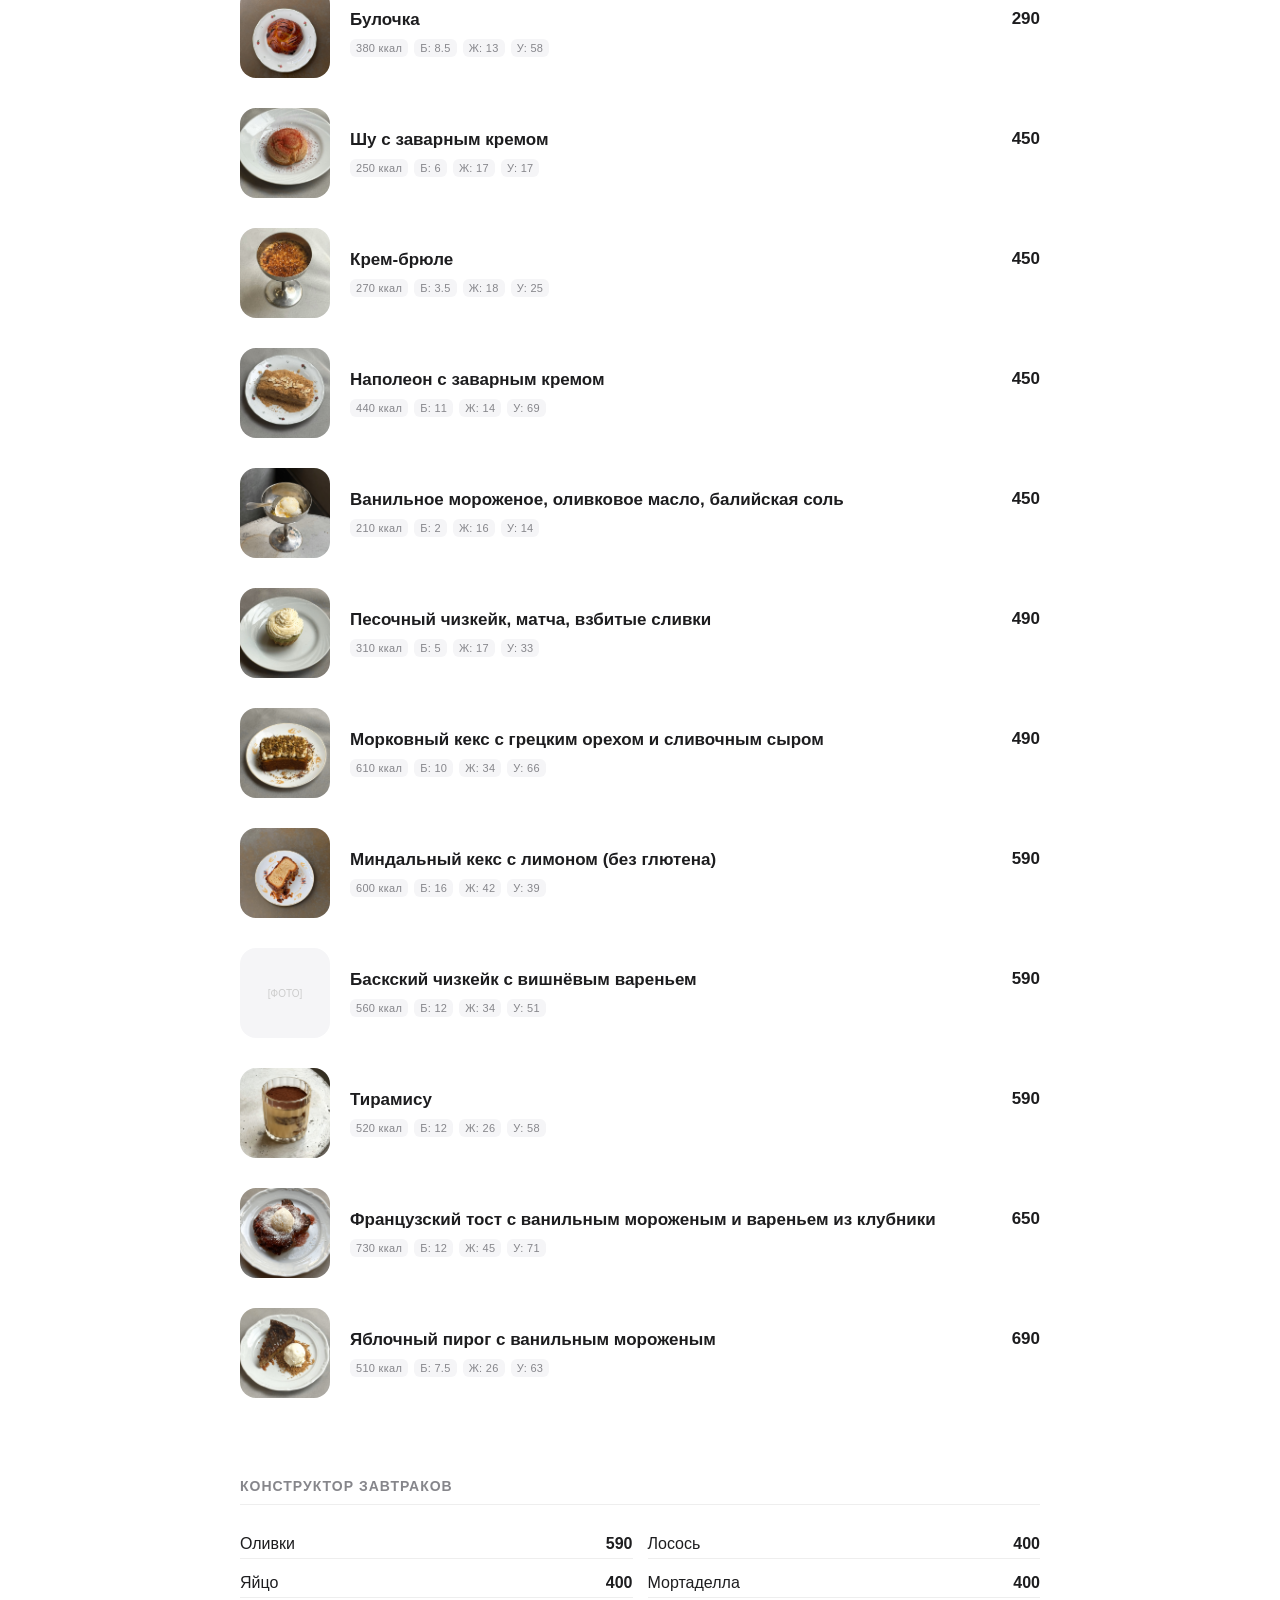
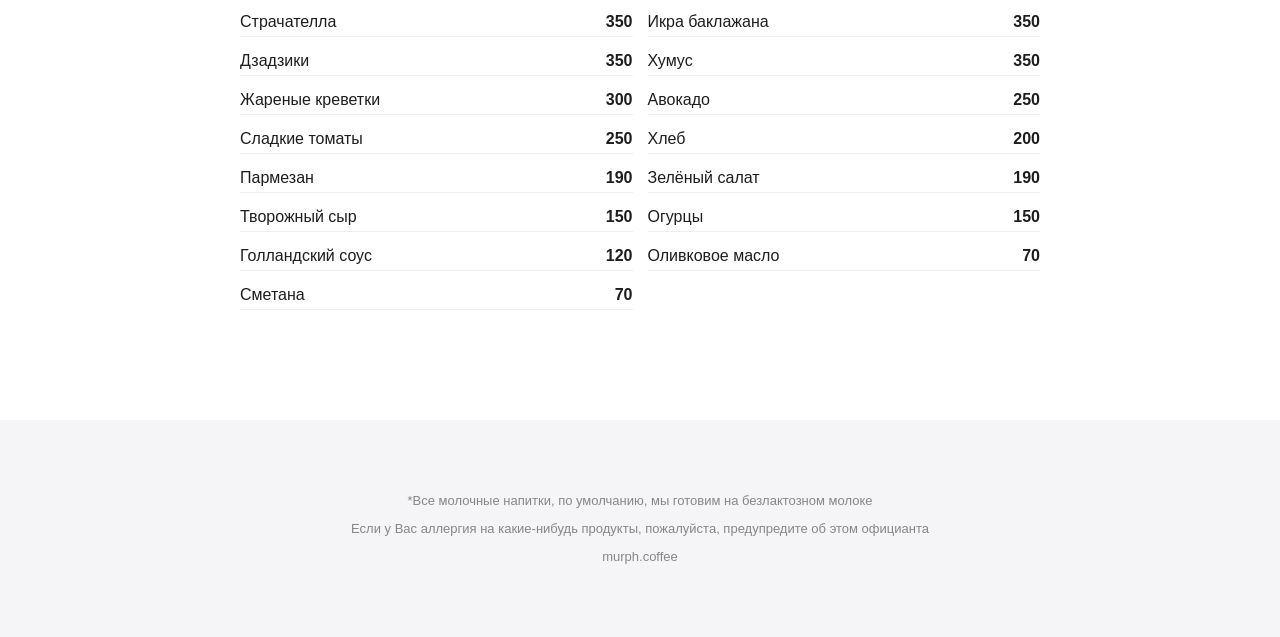
==== commit 22f66610: "Update index.html" ====
--- a/index.html
+++ b/index.html
@@ -73,7 +73,7 @@
     <section id="salads" class="category-section">
         <div class="category-header">Салаты</div>
         <div class="item"><div class="item-photo"><img data-img="green_salad" src=""></div><div class="item-info"><div class="item-title-row"><p class="item-name">Зелёный салат авокадо, микс трав, огурцы, зелёный горошек, цитрусовая заправка</p><span class="item-price">690</span></div></div></div>
-        <div class="item"><div class="item-photo"><img data-img="salad_radish" src=""></div><div class="item-info"><div class="item-title-row"><p class="item-name">Жареный редис, крем фета, эдамаме, горошек, микс трав</p><span class="item-price">850</span></div></div></div>
+        <div class="item"><div class="item-photo"><img data-img="salad_radish" src=""></div><div class="item-info"><div class="item-title-row"><p class="item-name">Жареный редис, крем фета, битые томаты, эдамаме, горошек, микс трав</p><span class="item-price">850</span></div></div></div>
         <div class="item"><div class="item-photo"><img data-img="bowl_salmon" src=""></div><div class="item-info"><div class="item-title-row"><p class="item-name">Боул — слабосолёный лосось, зеленая гречка, мятный виноград, эдамаме, цукини, яйцо</p><span class="item-price">950</span></div></div></div>
         <div class="item"><div class="item-photo"><img data-img="bowl_chicken" src=""></div><div class="item-info"><div class="item-title-row"><p class="item-name">Боул — цыпленок, киноа, персик, микс трав, эдамаме, чимичурри</p><span class="item-price">990</span></div></div></div>
     </section>
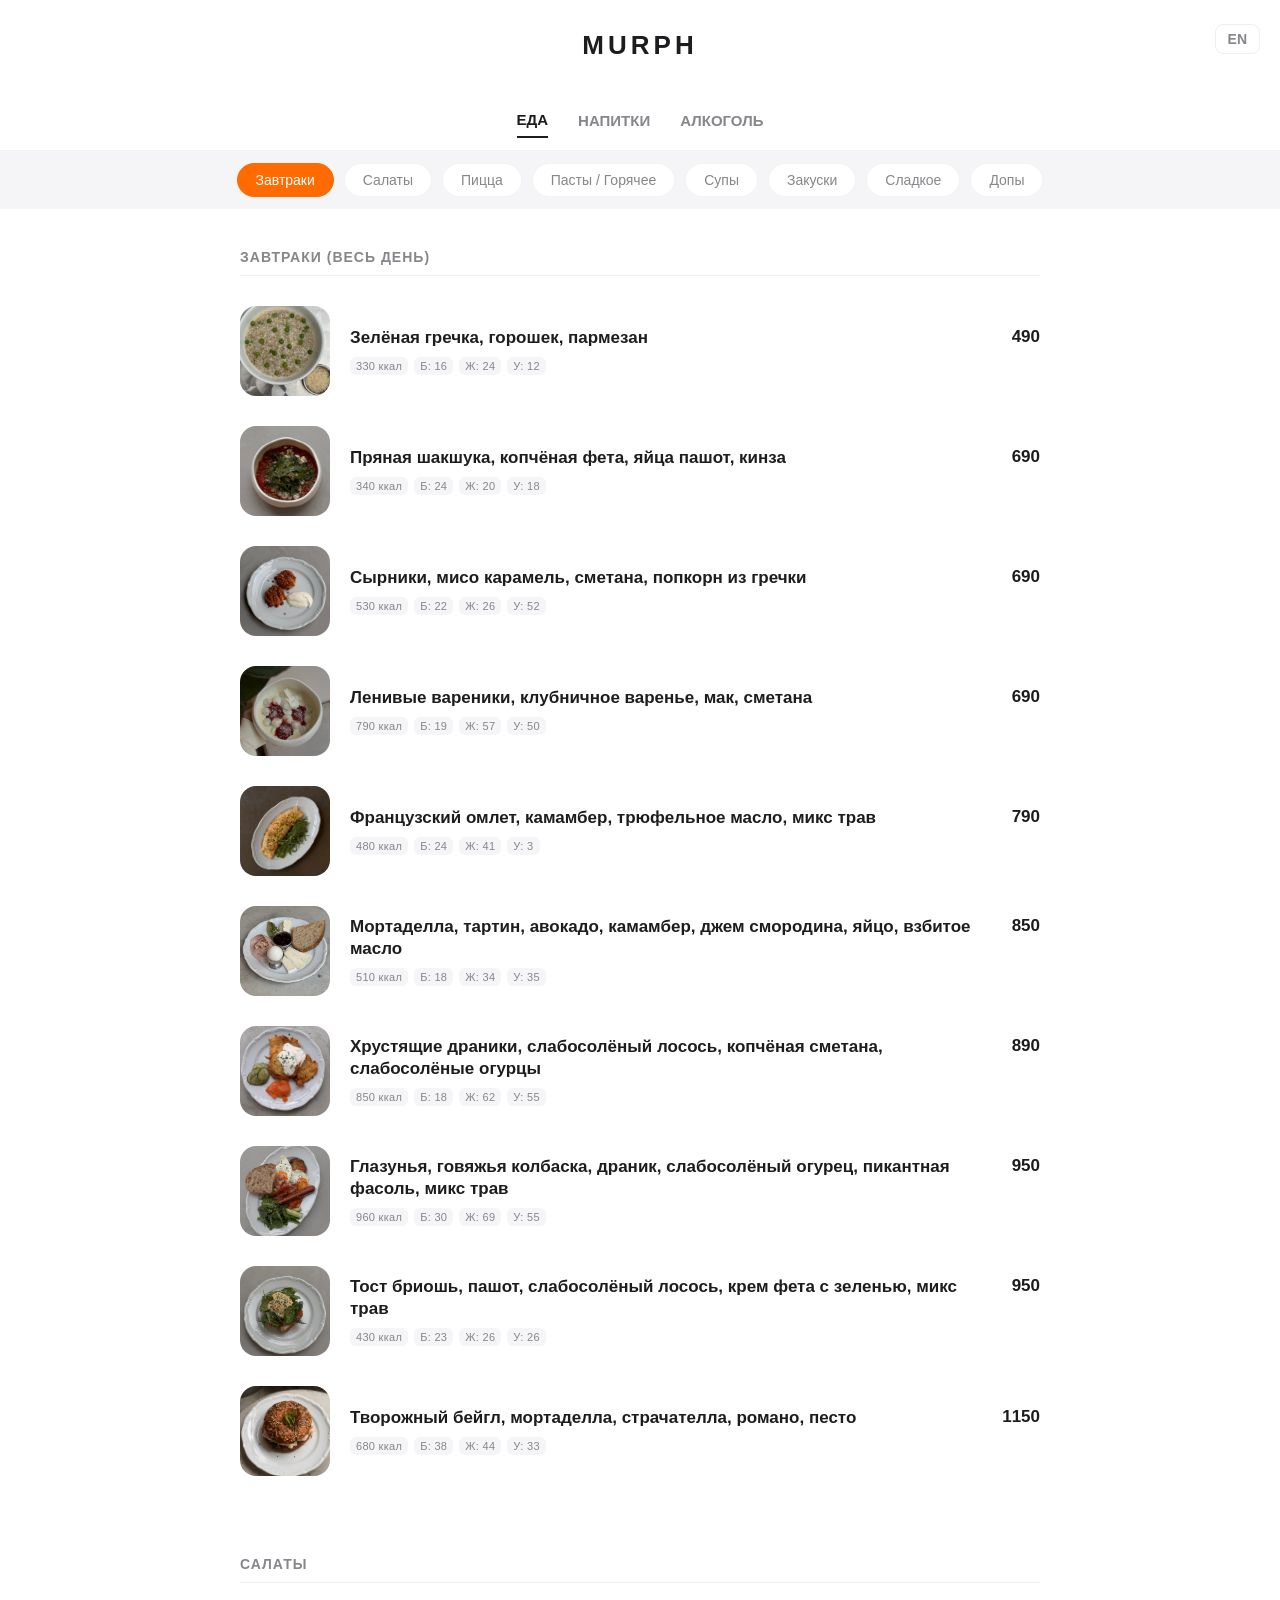
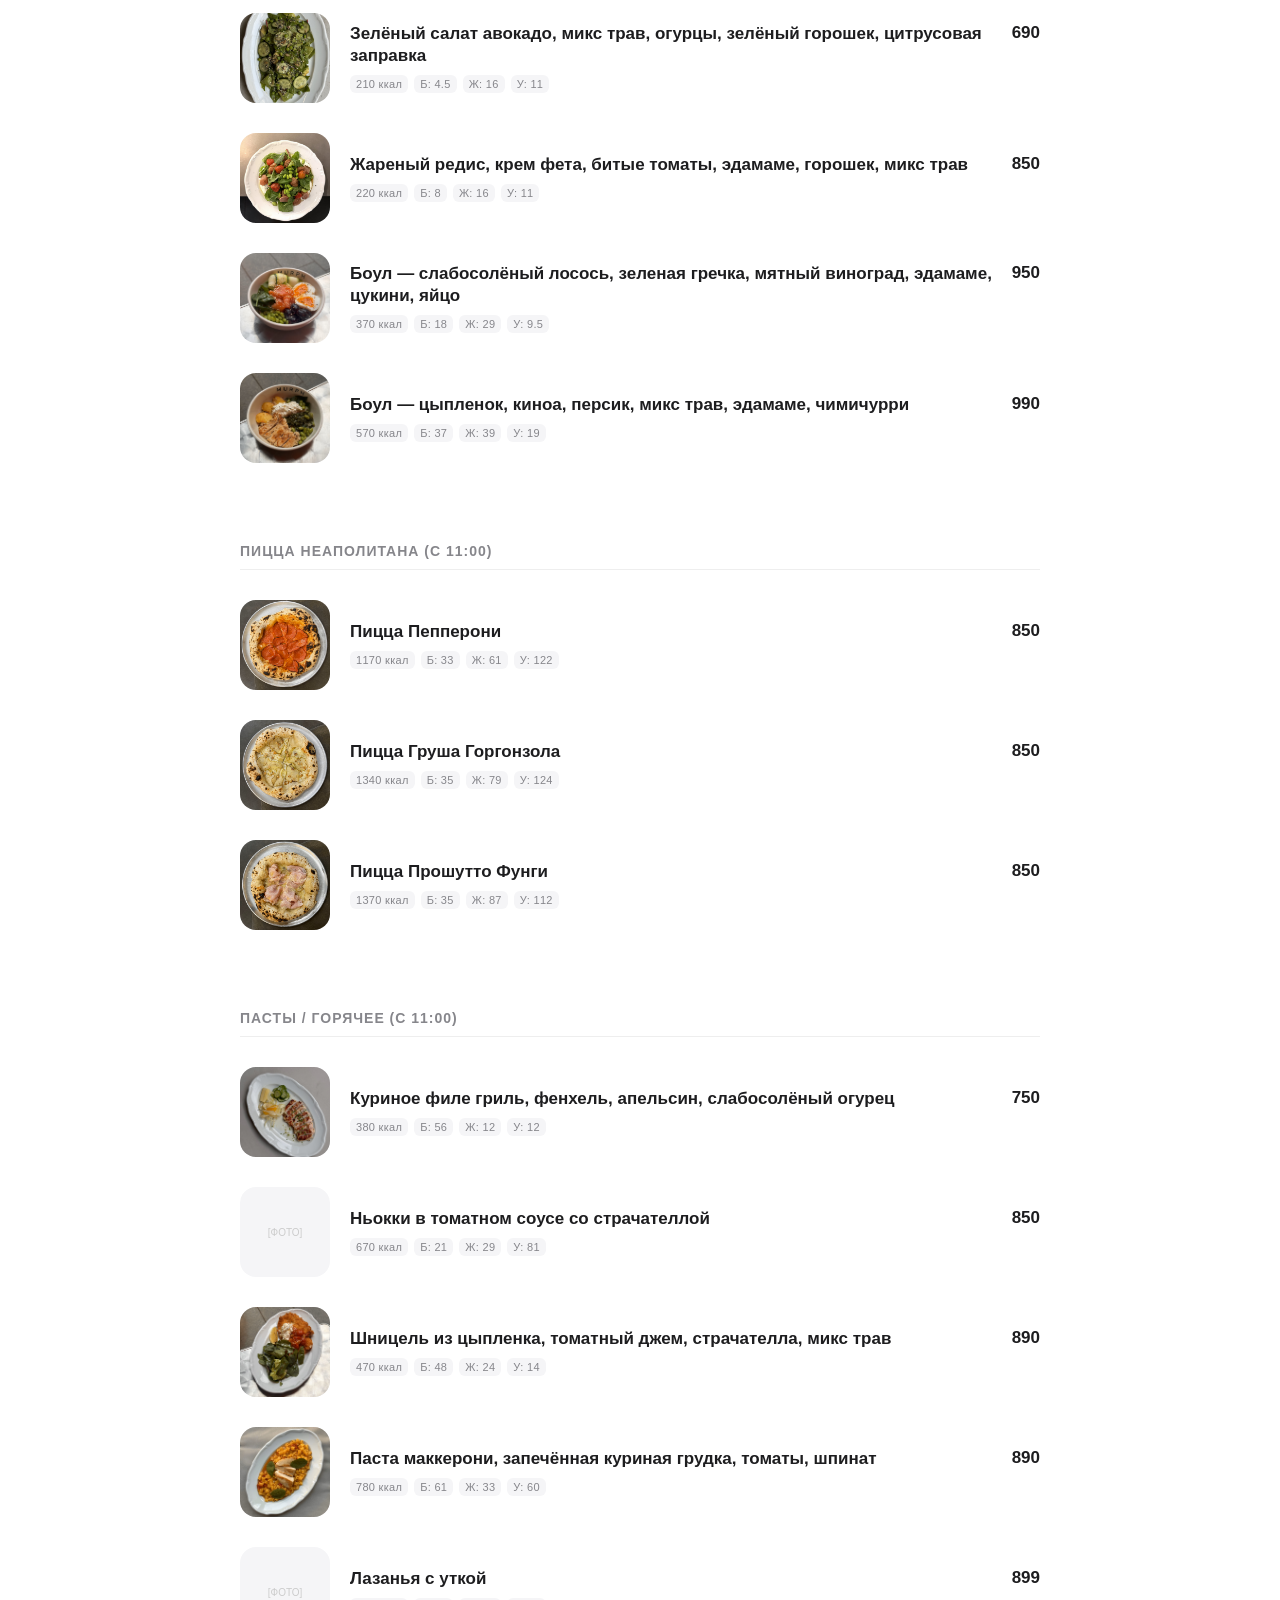
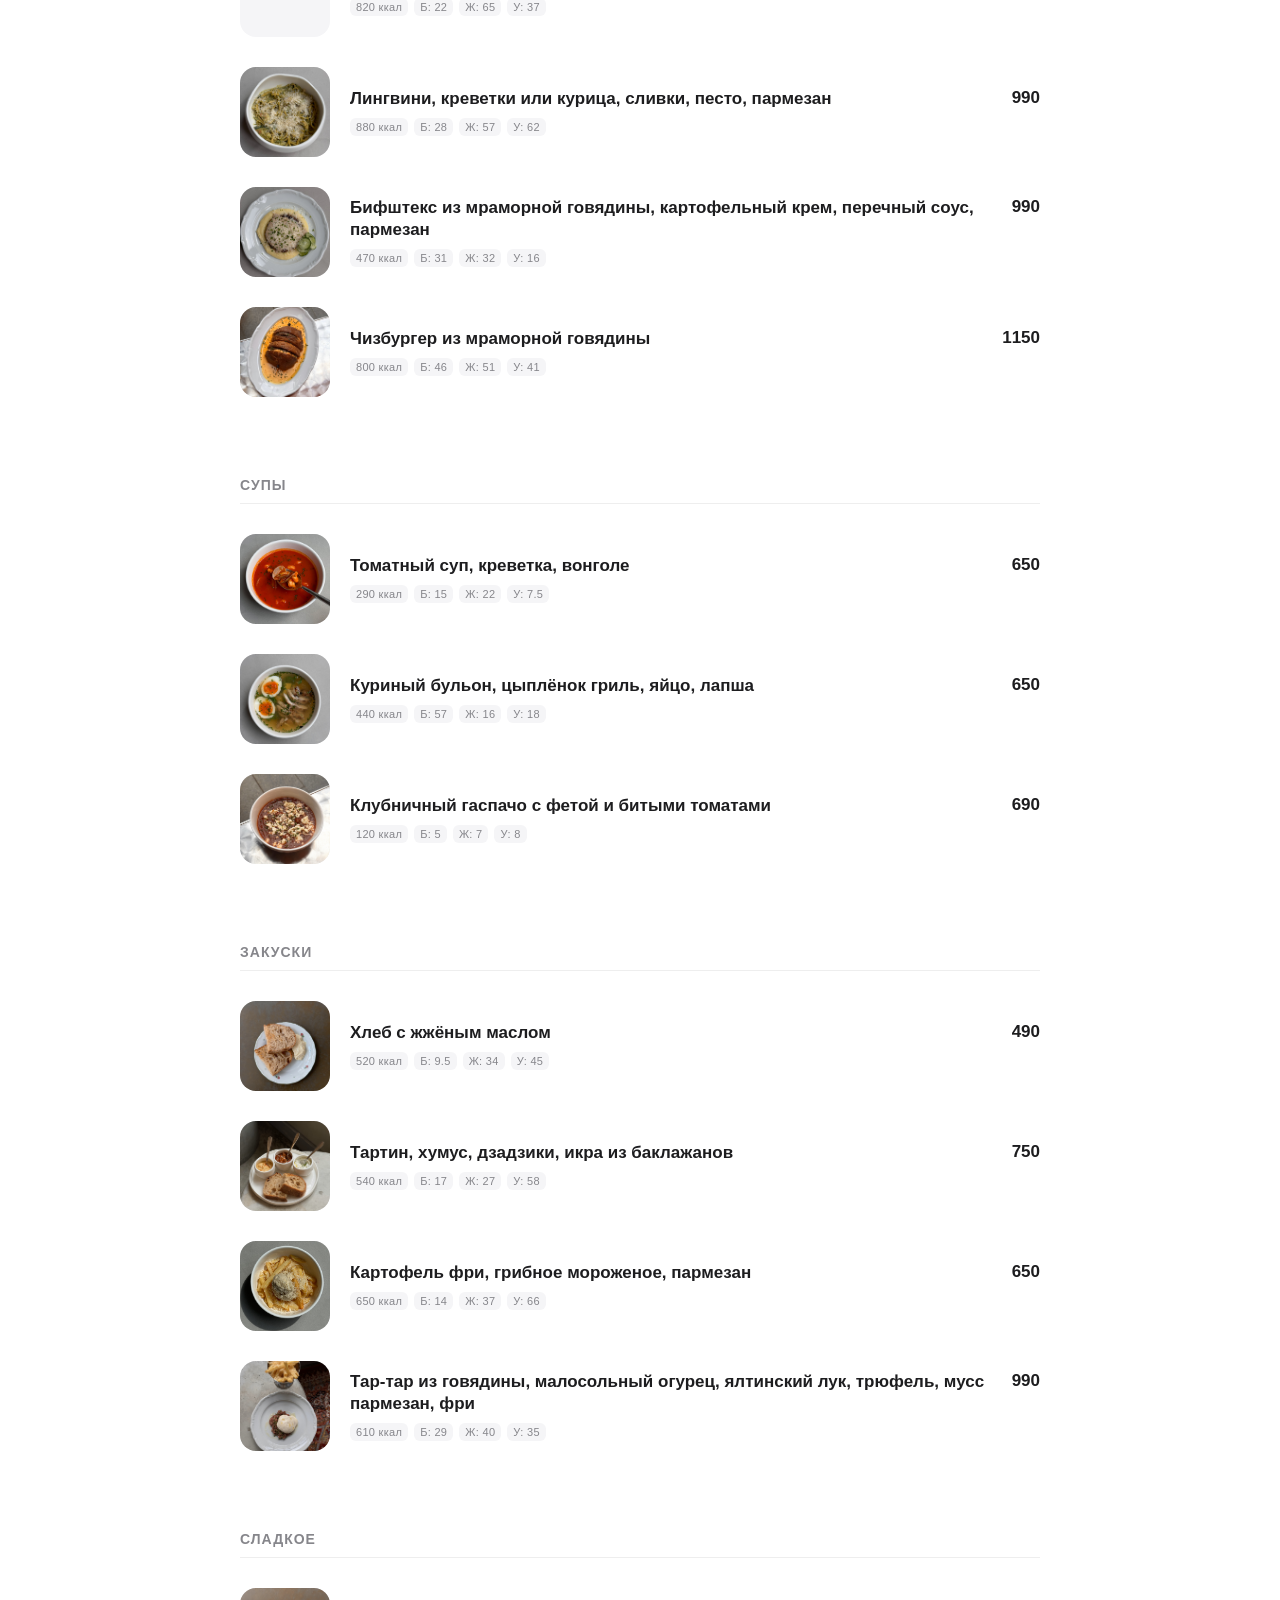
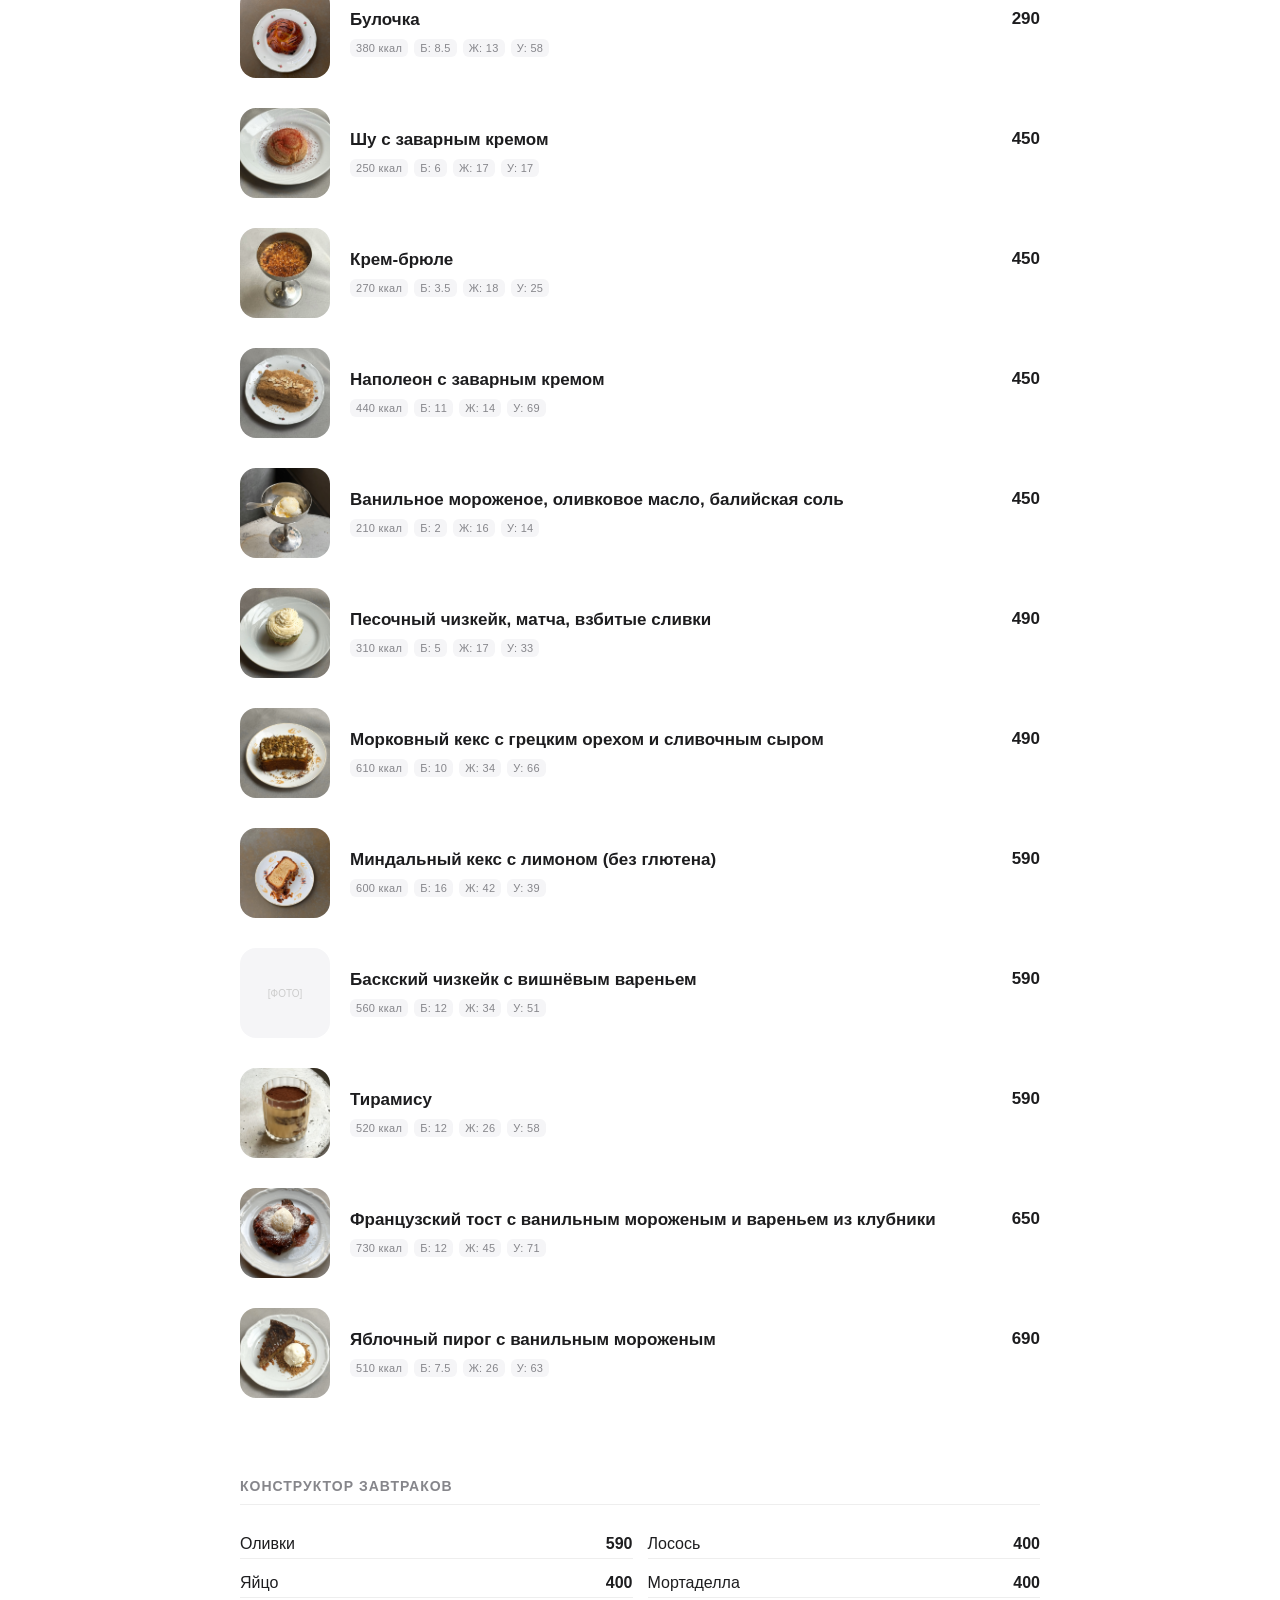
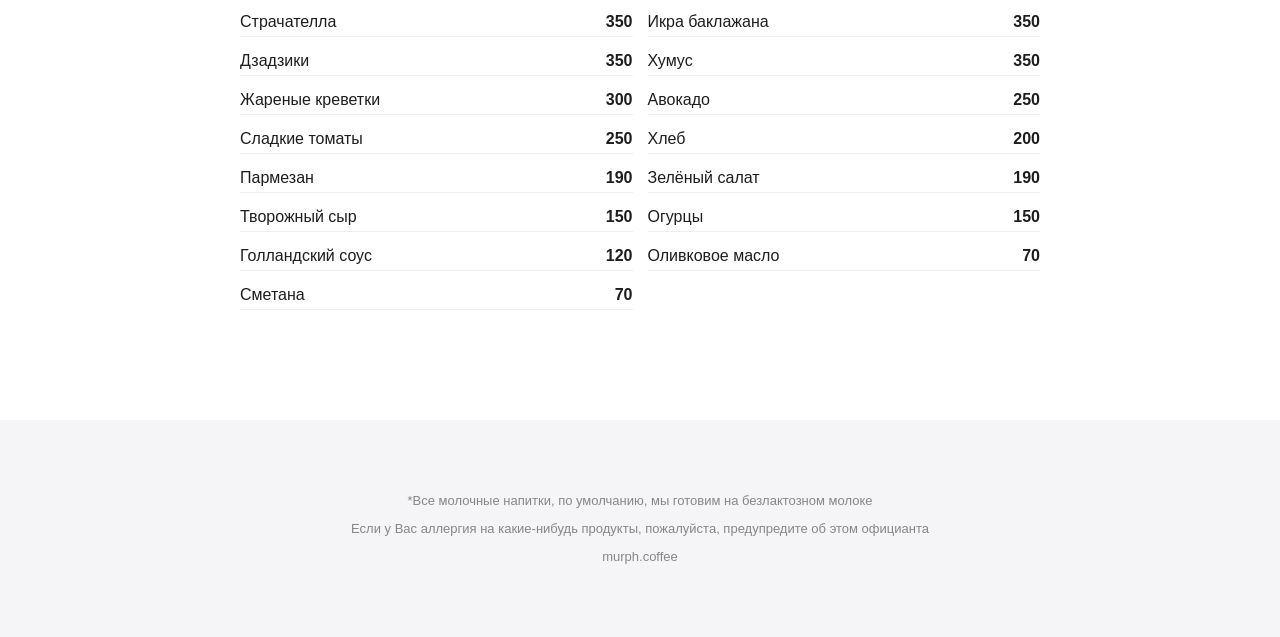
==== commit 099af97d: "Update index.html" ====
--- a/index.html
+++ b/index.html
@@ -88,7 +88,7 @@
     <section id="pasta" class="category-section">
         <div class="category-header">Пасты / Горячее (с 11:00)</div>
         <div class="item"><div class="item-photo"><img data-img="chicken_grill" src=""></div><div class="item-info"><div class="item-title-row"><p class="item-name">Куриное филе гриль, фенхель, апельсин, слабосолёный огурец</p><span class="item-price">750</span></div></div></div>
-        <div class="item"><div class="item-photo"><img data-img="nyokki" src=""></div><div class="item-info"><div class="item-title-row"><p class="item-name">Ньокки в томатном соусе со страчателлой</p><span class="item-price">790</span></div></div></div>
+        <div class="item"><div class="item-photo"><img data-img="nyokki" src=""></div><div class="item-info"><div class="item-title-row"><p class="item-name">Ньокки в томатном соусе со страчателлой</p><span class="item-price">850</span></div></div></div>
         <div class="item"><div class="item-photo"><img data-img="schnitzel" src=""></div><div class="item-info"><div class="item-title-row"><p class="item-name">Шницель из цыпленка, томатный джем, страчателла, микс трав</p><span class="item-price">890</span></div></div></div>
         <div class="item"><div class="item-photo"><img data-img="makkeroni" src=""></div><div class="item-info"><div class="item-title-row"><p class="item-name">Паста маккерони, запечённая куриная грудка, томаты, шпинат</p><span class="item-price">890</span></div></div></div>
         <div class="item"><div class="item-photo"><img data-img="lasagna" src=""></div><div class="item-info"><div class="item-title-row"><p class="item-name">Лазанья с уткой</p><span class="item-price">899</span></div></div></div>
@@ -106,8 +106,8 @@
 
     <section id="snacks" class="category-section">
         <div class="category-header">Закуски</div>
-        <div class="item"><div class="item-photo"><img data-img="bread_butter" src=""></div><div class="item-info"><div class="item-title-row"><p class="item-name">Хлеб с жжёным маслом</p><span class="item-price">390</span></div></div></div>
-        <div class="item"><div class="item-photo"><img data-img="trio_dip" src=""></div><div class="item-info"><div class="item-title-row"><p class="item-name">Тартин, хумус, дзадзики, икра из баклажанов</p><span class="item-price">650</span></div></div></div>
+        <div class="item"><div class="item-photo"><img data-img="bread_butter" src=""></div><div class="item-info"><div class="item-title-row"><p class="item-name">Хлеб с жжёным маслом</p><span class="item-price">490</span></div></div></div>
+        <div class="item"><div class="item-photo"><img data-img="trio_dip" src=""></div><div class="item-info"><div class="item-title-row"><p class="item-name">Тартин, хумус, дзадзики, икра из баклажанов</p><span class="item-price">750</span></div></div></div>
         <div class="item"><div class="item-photo"><img data-img="fries" src=""></div><div class="item-info"><div class="item-title-row"><p class="item-name">Картофель фри, грибное мороженое, пармезан</p><span class="item-price">650</span></div></div></div>
         <div class="item"><div class="item-photo"><img data-img="tartar" src=""></div><div class="item-info"><div class="item-title-row"><p class="item-name">Тар-тар из говядины, малосольный огурец, ялтинский лук, трюфель, мусс пармезан, фри</p><span class="item-price">990</span></div></div></div>
     </section>
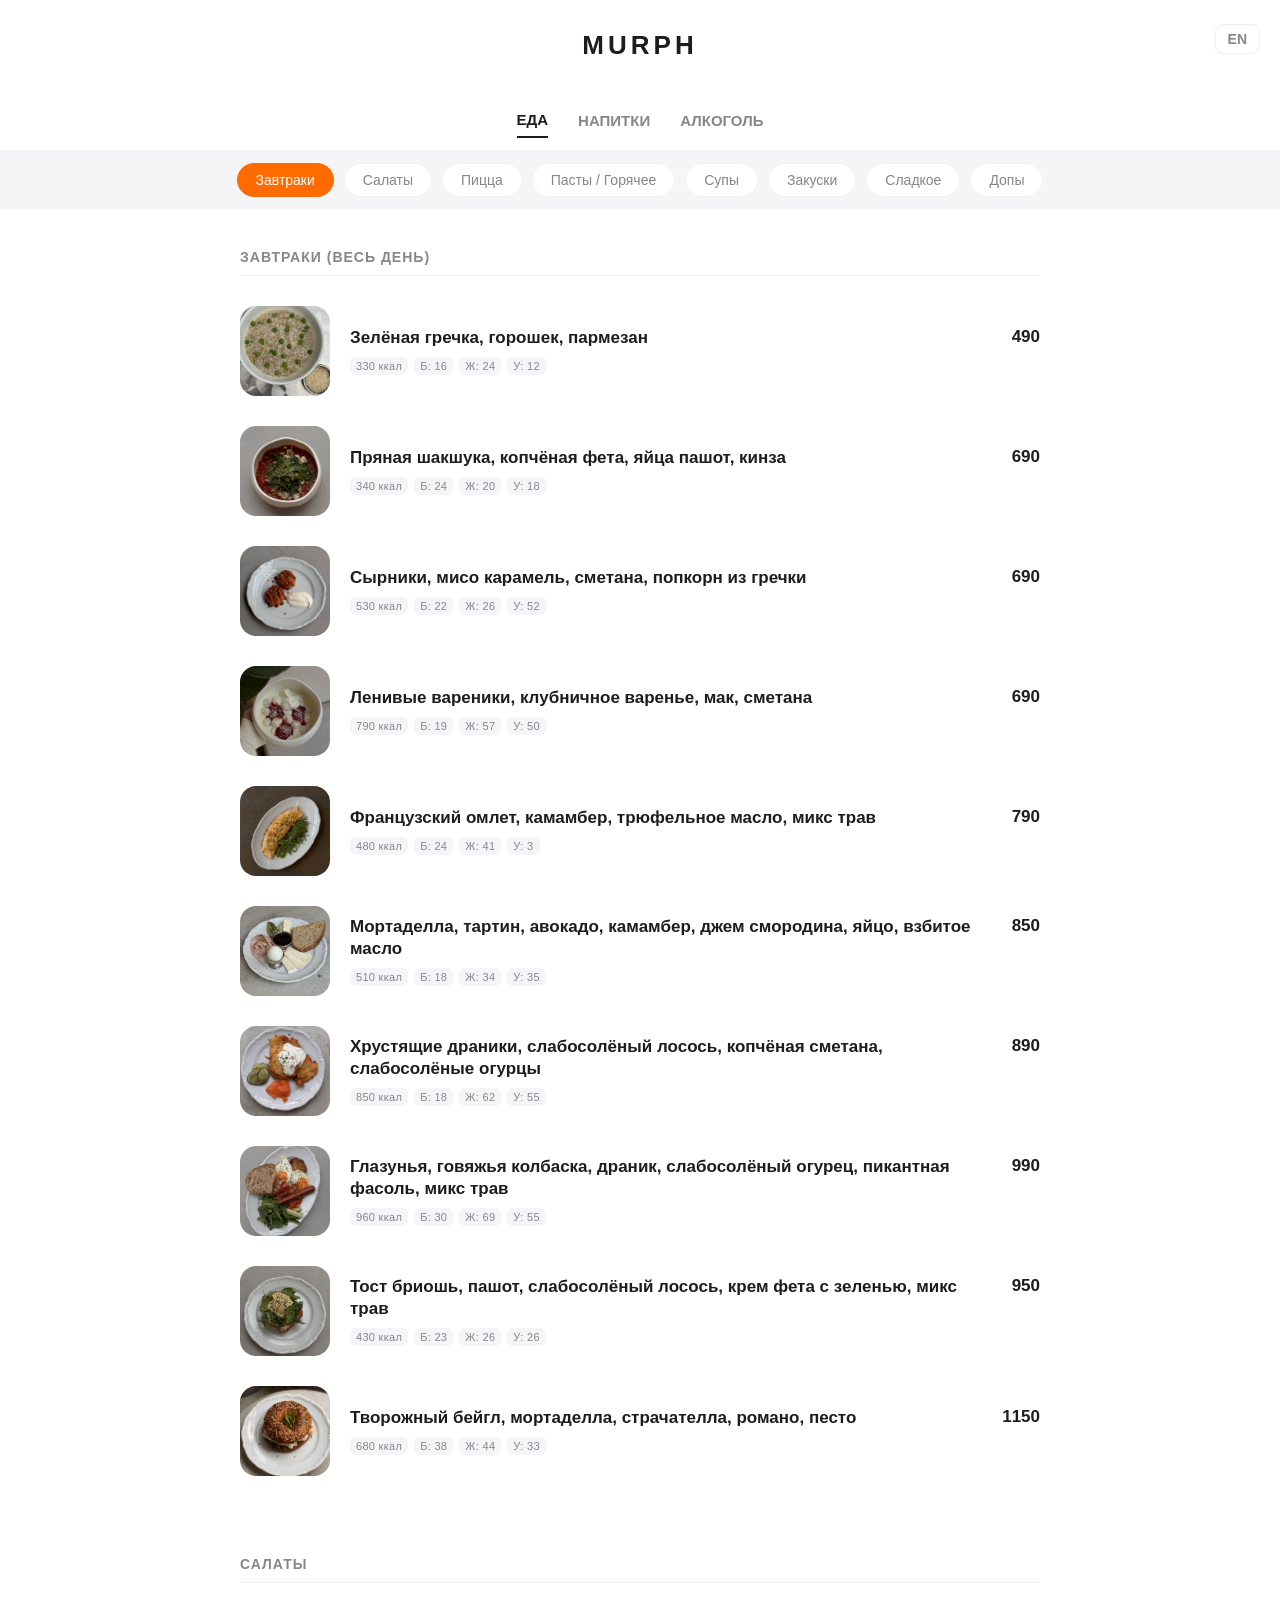
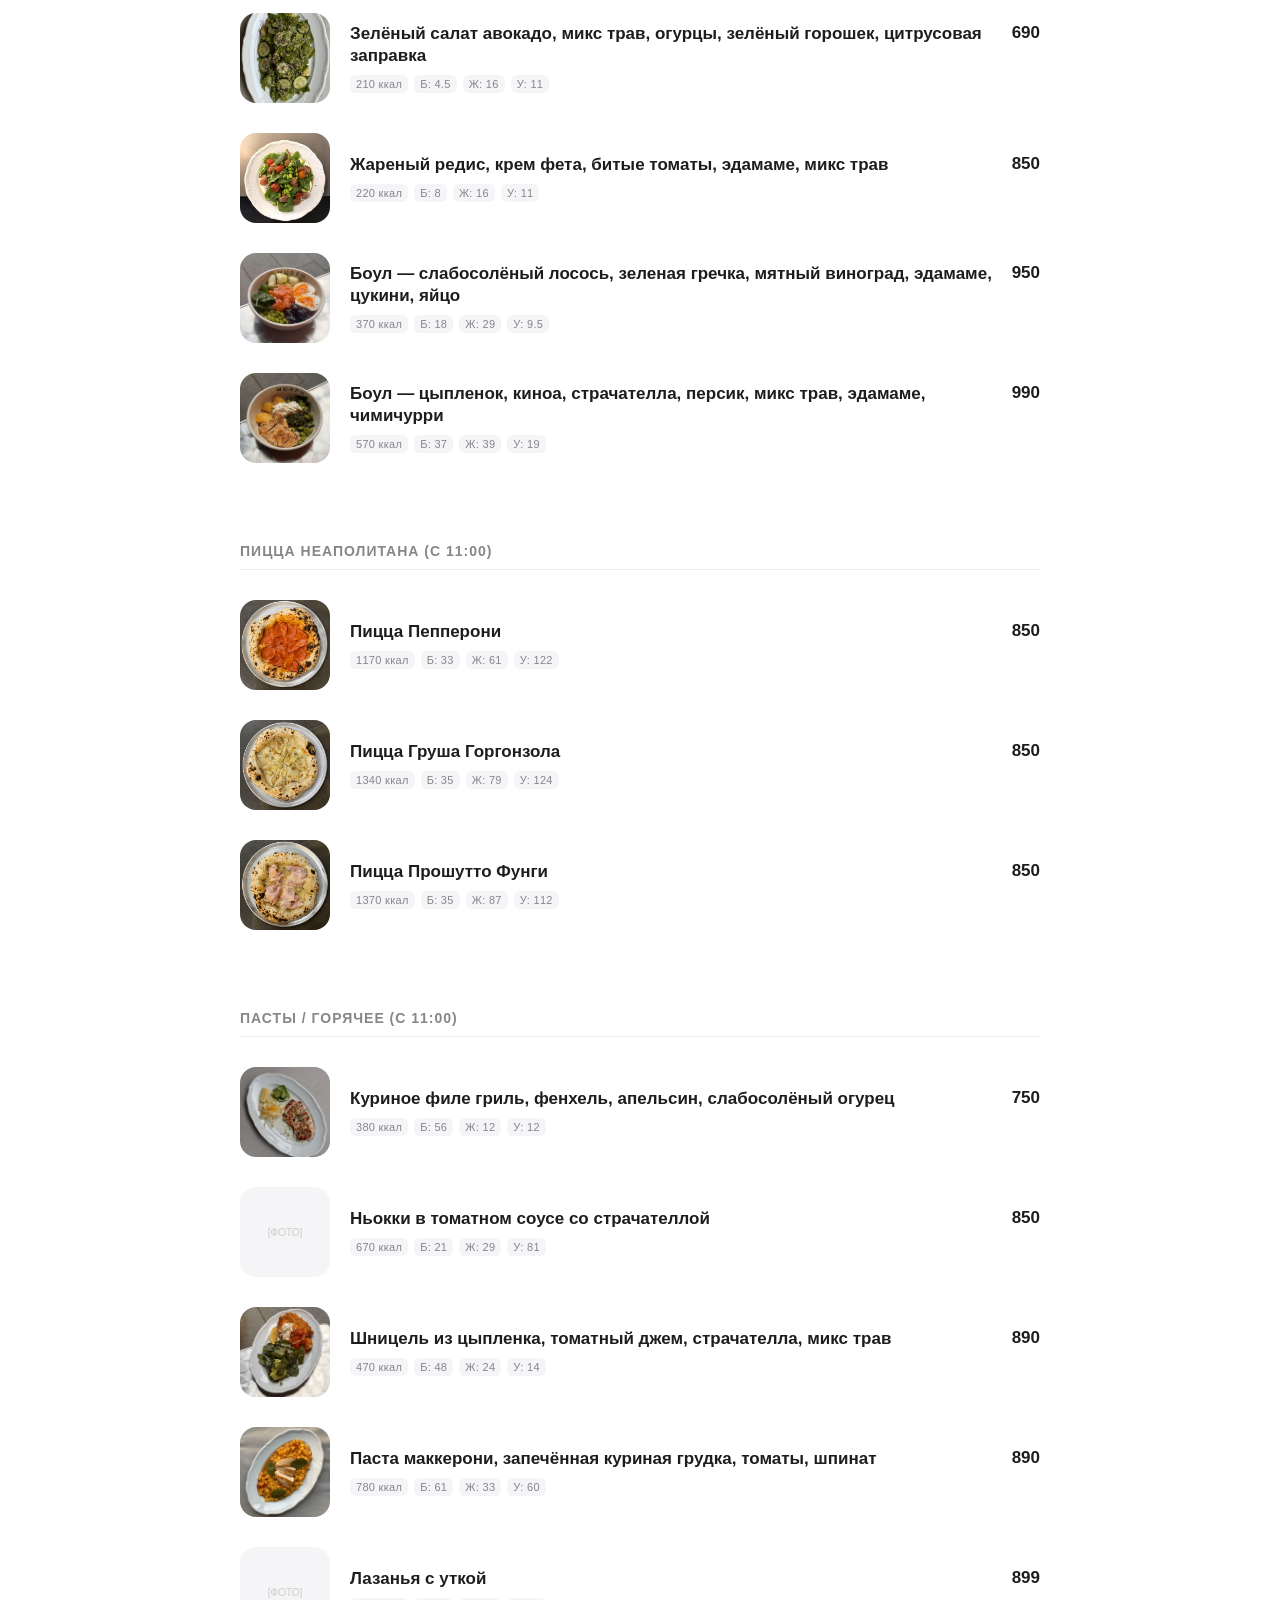
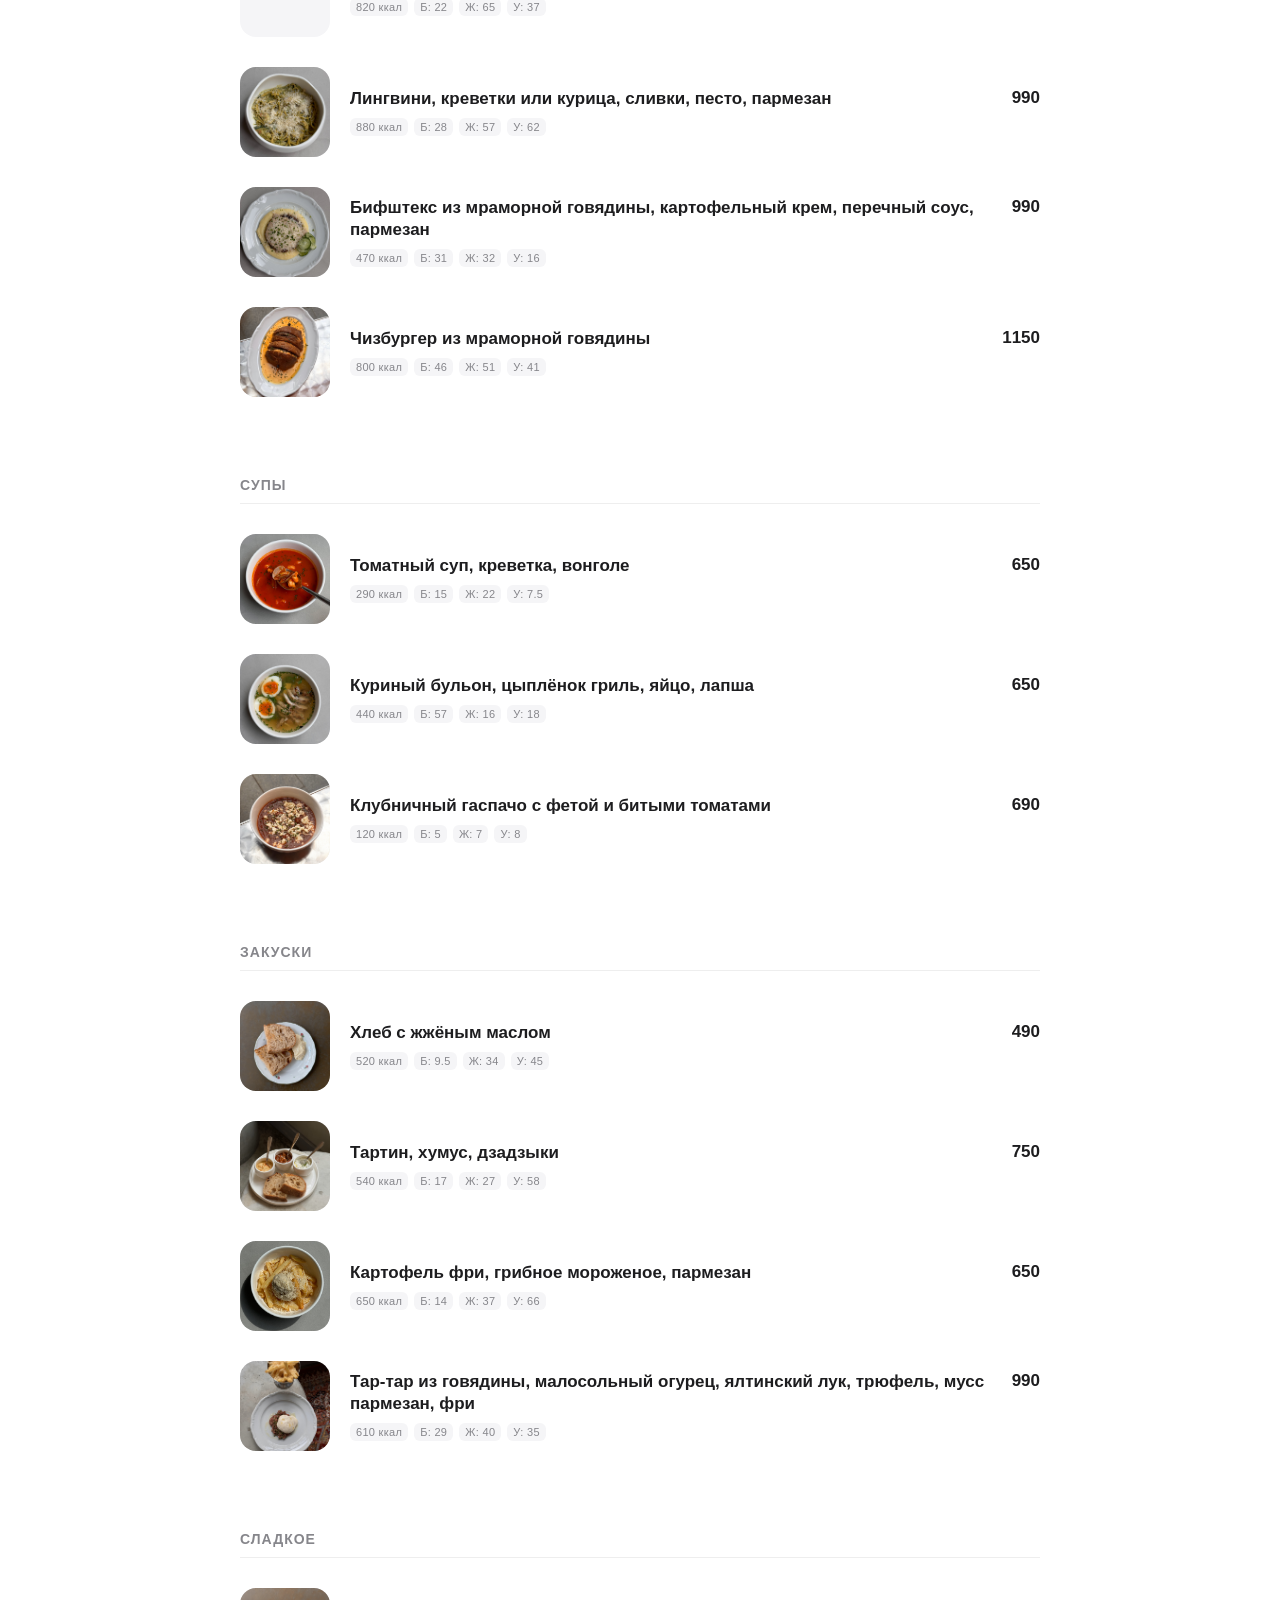
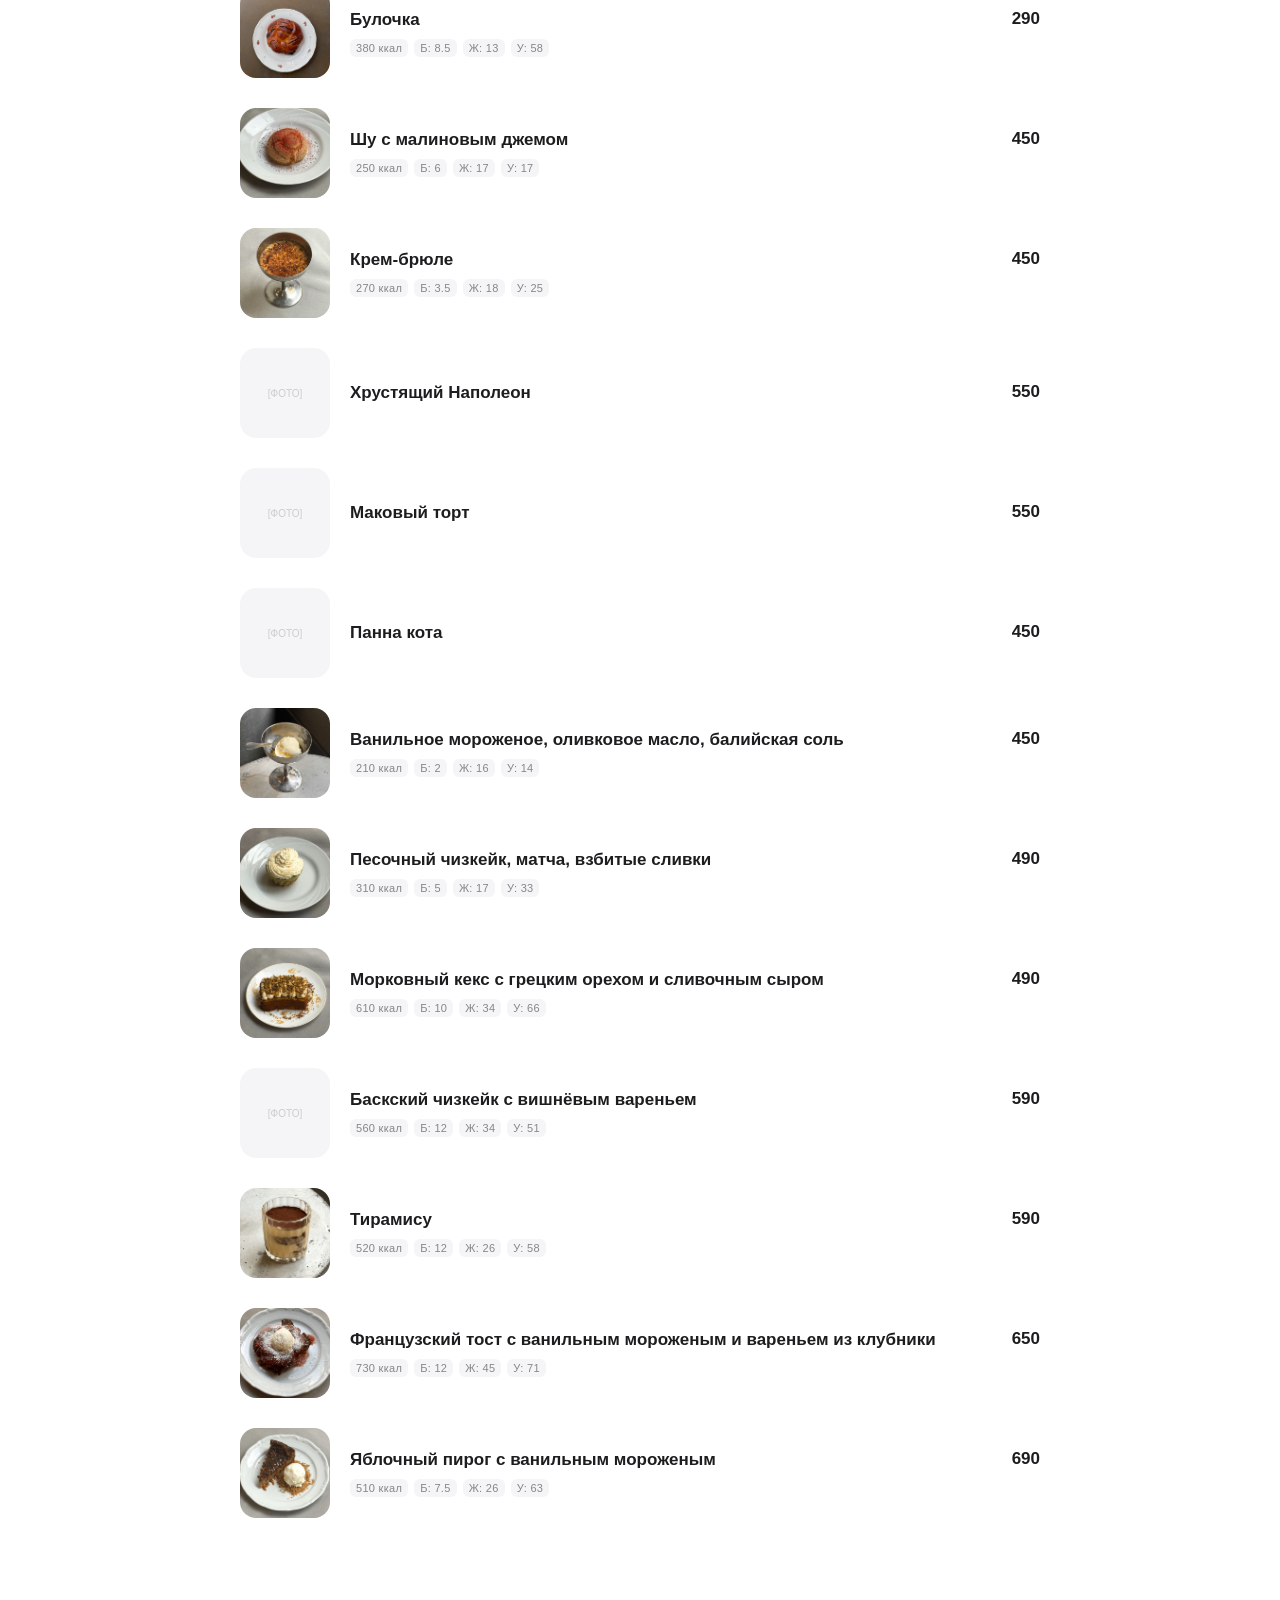
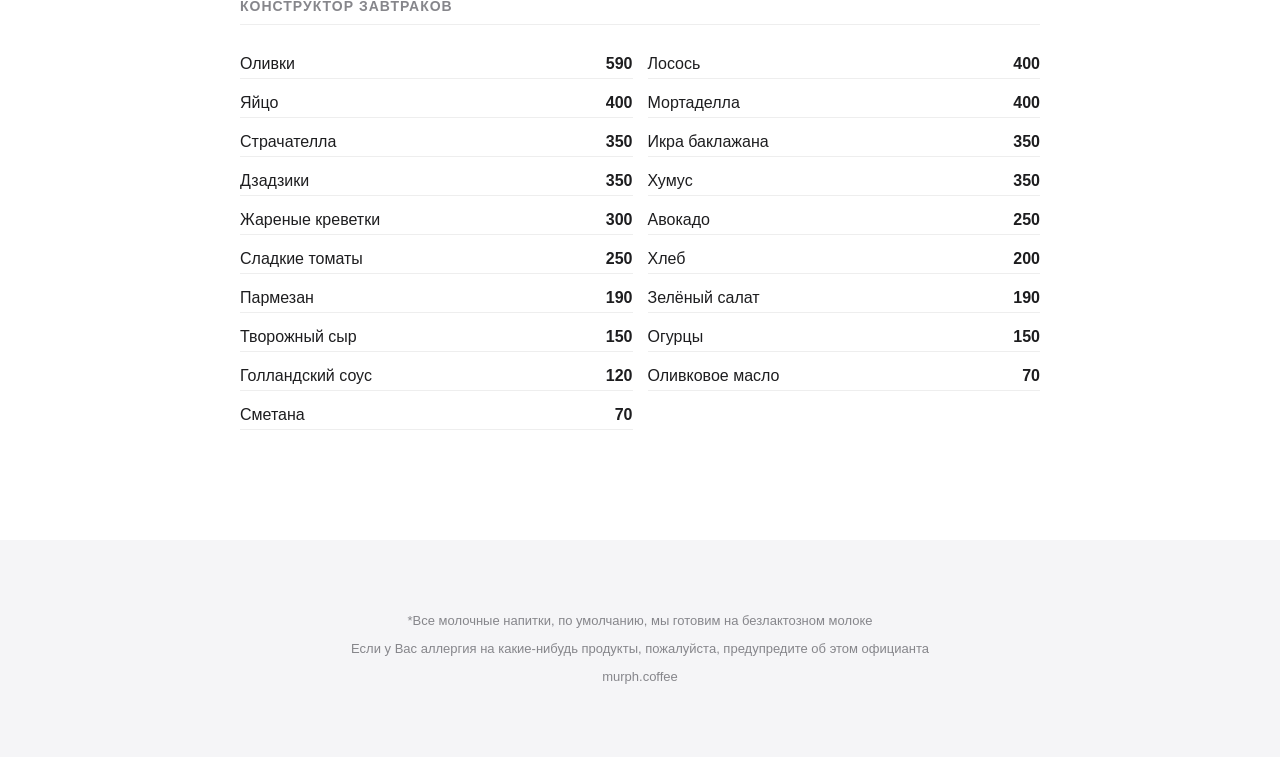
==== commit ebdaf7da: "Update index.html" ====
--- a/index.html
+++ b/index.html
@@ -65,7 +65,7 @@
         <div class="item"><div class="item-photo"><img data-img="omlet" src=""></div><div class="item-info"><div class="item-title-row"><p class="item-name">Французский омлет, камамбер, трюфельное масло, микс трав</p><span class="item-price">790</span></div></div></div>
         <div class="item"><div class="item-photo"><img data-img="mortadella_breakfast" src=""></div><div class="item-info"><div class="item-title-row"><p class="item-name">Мортаделла, тартин, авокадо, камамбер, джем смородина, яйцо, взбитое масло</p><span class="item-price">850</span></div></div></div>
         <div class="item"><div class="item-photo"><img data-img="draniki_salmon" src=""></div><div class="item-info"><div class="item-title-row"><p class="item-name">Хрустящие драники, слабосолёный лосось, копчёная сметана, слабосолёные огурцы</p><span class="item-price">890</span></div></div></div>
-        <div class="item"><div class="item-photo"><img data-img="glazunya" src=""></div><div class="item-info"><div class="item-title-row"><p class="item-name">Глазунья, говяжья колбаска, драник, слабосолёный огурец, пикантная фасоль, микс трав</p><span class="item-price">950</span></div></div></div>
+        <div class="item"><div class="item-photo"><img data-img="glazunya" src=""></div><div class="item-info"><div class="item-title-row"><p class="item-name">Глазунья, говяжья колбаска, драник, слабосолёный огурец, пикантная фасоль, микс трав</p><span class="item-price">990</span></div></div></div>
         <div class="item"><div class="item-photo"><img data-img="tost_salmon" src=""></div><div class="item-info"><div class="item-title-row"><p class="item-name">Тост бриошь, пашот, слабосолёный лосось, крем фета с зеленью, микс трав</p><span class="item-price">950</span></div></div></div>
         <div class="item"><div class="item-photo"><img data-img="beygl" src=""></div><div class="item-info"><div class="item-title-row"><p class="item-name">Творожный бейгл, мортаделла, страчателла, романо, песто</p><span class="item-price">1150</span></div></div></div>
     </section>
@@ -73,9 +73,9 @@
     <section id="salads" class="category-section">
         <div class="category-header">Салаты</div>
         <div class="item"><div class="item-photo"><img data-img="green_salad" src=""></div><div class="item-info"><div class="item-title-row"><p class="item-name">Зелёный салат авокадо, микс трав, огурцы, зелёный горошек, цитрусовая заправка</p><span class="item-price">690</span></div></div></div>
-        <div class="item"><div class="item-photo"><img data-img="salad_radish" src=""></div><div class="item-info"><div class="item-title-row"><p class="item-name">Жареный редис, крем фета, битые томаты, эдамаме, горошек, микс трав</p><span class="item-price">850</span></div></div></div>
+        <div class="item"><div class="item-photo"><img data-img="salad_radish" src=""></div><div class="item-info"><div class="item-title-row"><p class="item-name">Жареный редис, крем фета, битые томаты, эдамаме, микс трав</p><span class="item-price">850</span></div></div></div>
         <div class="item"><div class="item-photo"><img data-img="bowl_salmon" src=""></div><div class="item-info"><div class="item-title-row"><p class="item-name">Боул — слабосолёный лосось, зеленая гречка, мятный виноград, эдамаме, цукини, яйцо</p><span class="item-price">950</span></div></div></div>
-        <div class="item"><div class="item-photo"><img data-img="bowl_chicken" src=""></div><div class="item-info"><div class="item-title-row"><p class="item-name">Боул — цыпленок, киноа, персик, микс трав, эдамаме, чимичурри</p><span class="item-price">990</span></div></div></div>
+        <div class="item"><div class="item-photo"><img data-img="bowl_chicken" src=""></div><div class="item-info"><div class="item-title-row"><p class="item-name">Боул — цыпленок, киноа, страчателла, персик, микс трав, эдамаме, чимичурри</p><span class="item-price">990</span></div></div></div>
     </section>
 
     <section id="pizza" class="category-section">
@@ -107,7 +107,7 @@
     <section id="snacks" class="category-section">
         <div class="category-header">Закуски</div>
         <div class="item"><div class="item-photo"><img data-img="bread_butter" src=""></div><div class="item-info"><div class="item-title-row"><p class="item-name">Хлеб с жжёным маслом</p><span class="item-price">490</span></div></div></div>
-        <div class="item"><div class="item-photo"><img data-img="trio_dip" src=""></div><div class="item-info"><div class="item-title-row"><p class="item-name">Тартин, хумус, дзадзики, икра из баклажанов</p><span class="item-price">750</span></div></div></div>
+        <div class="item"><div class="item-photo"><img data-img="trio_dip" src=""></div><div class="item-info"><div class="item-title-row"><p class="item-name">Тартин, хумус, дзадзыки</p><span class="item-price">750</span></div></div></div>
         <div class="item"><div class="item-photo"><img data-img="fries" src=""></div><div class="item-info"><div class="item-title-row"><p class="item-name">Картофель фри, грибное мороженое, пармезан</p><span class="item-price">650</span></div></div></div>
         <div class="item"><div class="item-photo"><img data-img="tartar" src=""></div><div class="item-info"><div class="item-title-row"><p class="item-name">Тар-тар из говядины, малосольный огурец, ялтинский лук, трюфель, мусс пармезан, фри</p><span class="item-price">990</span></div></div></div>
     </section>
@@ -115,13 +115,14 @@
     <section id="sweets" class="category-section">
         <div class="category-header">Сладкое</div>
         <div class="item"><div class="item-photo"><img data-img="bun" src=""></div><div class="item-info"><div class="item-title-row"><p class="item-name">Булочка</p><span class="item-price">290</span></div></div></div>
-        <div class="item"><div class="item-photo"><img data-img="shu" src=""></div><div class="item-info"><div class="item-title-row"><p class="item-name">Шу с заварным кремом</p><span class="item-price">450</span></div></div></div>
+        <div class="item"><div class="item-photo"><img data-img="shu" src=""></div><div class="item-info"><div class="item-title-row"><p class="item-name">Шу с малиновым джемом</p><span class="item-price">450</span></div></div></div>
         <div class="item"><div class="item-photo"><img data-img="creme_brulee" src=""></div><div class="item-info"><div class="item-title-row"><p class="item-name">Крем-брюле</p><span class="item-price">450</span></div></div></div>
-        <div class="item"><div class="item-photo"><img data-img="napoleon" src=""></div><div class="item-info"><div class="item-title-row"><p class="item-name">Наполеон с заварным кремом</p><span class="item-price">450</span></div></div></div>
+        <div class="item"><div class="item-photo"><img data-img="napoleon_crispy" src=""></div><div class="item-info"><div class="item-title-row"><p class="item-name">Хрустящий Наполеон</p><span class="item-price">550</span></div></div></div>
+        <div class="item"><div class="item-photo"><img data-img="cake_poppy" src=""></div><div class="item-info"><div class="item-title-row"><p class="item-name">Маковый торт</p><span class="item-price">550</span></div></div></div>
+        <div class="item"><div class="item-photo"><img data-img="panna_cotta" src=""></div><div class="item-info"><div class="item-title-row"><p class="item-name">Панна кота</p><span class="item-price">450</span></div></div></div>
         <div class="item"><div class="item-photo"><img data-img="ice_cream_salt" src=""></div><div class="item-info"><div class="item-title-row"><p class="item-name">Ванильное мороженое, оливковое масло, балийская соль</p><span class="item-price">450</span></div></div></div>
         <div class="item"><div class="item-photo"><img data-img="cheesecake_matcha" src=""></div><div class="item-info"><div class="item-title-row"><p class="item-name">Песочный чизкейк, матча, взбитые сливки</p><span class="item-price">490</span></div></div></div>
         <div class="item"><div class="item-photo"><img data-img="cake_carrot" src=""></div><div class="item-info"><div class="item-title-row"><p class="item-name">Морковный кекс с грецким орехом и сливочным сыром</p><span class="item-price">490</span></div></div></div>
-        <div class="item"><div class="item-photo"><img data-img="cake_lemon" src=""></div><div class="item-info"><div class="item-title-row"><p class="item-name">Миндальный кекс с лимоном (без глютена)</p><span class="item-price">590</span></div></div></div>
         <div class="item"><div class="item-photo"><img data-img="cheesecake_cherry" src=""></div><div class="item-info"><div class="item-title-row"><p class="item-name">Баскский чизкейк с вишнёвым вареньем</p><span class="item-price">590</span></div></div></div>
         <div class="item"><div class="item-photo"><img data-img="tiramisu" src=""></div><div class="item-info"><div class="item-title-row"><p class="item-name">Тирамису</p><span class="item-price">590</span></div></div></div>
         <div class="item"><div class="item-photo"><img data-img="french_toast" src=""></div><div class="item-info"><div class="item-title-row"><p class="item-name">Французский тост с ванильным мороженым и вареньем из клубники</p><span class="item-price">650</span></div></div></div>
@@ -182,9 +183,9 @@
     <section id="matcha" class="category-section">
         <div class="category-header">Матча</div>
         <div class="item"><div class="item-photo"><img data-img="matcha_latte" src=""></div><div class="item-info"><div class="item-title-row"><p class="item-name">Матча Латте <span class="vol">200/300 мл</span></p><span class="item-price">350/400</span></div></div></div>
-        <div class="item"><div class="item-photo"><img data-img="matcha_white_choc" src=""></div><div class="item-info"><div class="item-title-row"><p class="item-name">Матча Белый Шоколад <span class="vol">300 мл</span></p><span class="item-price">450</span></div></div></div>
+        <div class="item"><div class="item-photo"><img data-img="matcha_white_choc" src=""></div><div class="item-info"><div class="item-title-row"><p class="item-name">Матча Белый Шоколад <span class="vol">300 мл</span></p><span class="item-price">590</span></div></div></div>
         <div class="item"><div class="item-photo"><img data-img="ice_matcha_latte" src=""></div><div class="item-info"><div class="item-title-row"><p class="item-name">Айс Матча Латте <span class="vol">400 мл</span></p><span class="item-price">450</span></div></div></div>
-        <div class="item"><div class="item-photo"><img data-img="matcha_tonic" src=""></div><div class="item-info"><div class="item-title-row"><p class="item-name">Матча Тоник <span class="vol">400 мл</span></p><span class="item-price">430</span></div></div></div>
+        <div class="item"><div class="item-photo"><img data-img="matcha_tonic" src=""></div><div class="item-info"><div class="item-title-row"><p class="item-name">Матча Тоник <span class="vol">400 мл</span></p><span class="item-price">490</span></div></div></div>
         <div class="item"><div class="item-photo"><img data-img="ice_matcha_blueberry" src=""></div><div class="item-info"><div class="item-title-row"><p class="item-name">Айс-Матча Черника-Мёд <span class="vol">400 мл</span></p><span class="item-price">550</span></div></div></div>
         <div class="item"><div class="item-photo"><img data-img="matcha_tonic_jasmine" src=""></div><div class="item-info"><div class="item-title-row"><p class="item-name">Матча-Тоник Жасмин-Виноград <span class="vol">400 мл</span></p><span class="item-price">550</span></div></div></div>
         <div class="item"><div class="item-photo"><img data-img="matcha_banana" src=""></div><div class="item-info"><div class="item-title-row"><p class="item-name">Айс Матча Банановый Крем <span class="vol">400 мл</span></p><span class="item-price">590</span></div></div></div>
@@ -197,10 +198,10 @@
         <div class="item"><div class="item-photo"><img data-img="raf_caramel" src=""></div><div class="item-info"><div class="item-title-row"><p class="item-name">Раф Солёная Карамель <span class="vol">300 мл</span></p><span class="item-price">580</span></div></div></div>
         <div class="item"><div class="item-photo"><img data-img="latte_lemongrass" src=""></div><div class="item-info"><div class="item-title-row"><p class="item-name">Латте Кафир-Лемонграсс <span class="vol">300 мл</span></p><span class="item-price">650</span></div></div></div>
         <div class="item"><div class="item-photo"><img data-img="latte_tiramisu" src=""></div><div class="item-info"><div class="item-title-row"><p class="item-name">Айс-Латте Тирамису <span class="vol">400 мл</span></p><span class="item-price">500</span></div></div></div>
-        <div class="item"><div class="item-photo"><img data-img="bumble_pomegranate" src=""></div><div class="item-info"><div class="item-title-row"><p class="item-name">Гранатовый Бамбл <span class="vol">400 мл</span></p><span class="item-price">460</span></div></div></div>
+        <div class="item"><div class="item-photo"><img data-img="bumble_pomegranate" src=""></div><div class="item-info"><div class="item-title-row"><p class="item-name">Гранатовый Бамбл <span class="vol">400 мл</span></p><span class="item-price">590</span></div></div></div>
         <div class="item"><div class="item-photo"><img data-img="lemonade_classic" src=""></div><div class="item-info"><div class="item-title-row"><p class="item-name">Лимонад Классический <span class="vol">400 мл</span></p><span class="item-price">450</span></div></div></div>
         <div class="item"><div class="item-photo"><img data-img="lemonade_grape_guava" src=""></div><div class="item-info"><div class="item-title-row"><p class="item-name">Лимонад Виноград-Гуава <span class="vol">400 мл</span></p><span class="item-price">550</span></div></div></div>
-        <div class="item"><div class="item-photo"><img data-img="lemonade_basil_apricot" src=""></div><div class="item-info"><div class="item-title-row"><p class="item-name">Лимонад Базилик-Абрикос <span class="vol">400 мл</span></p><span class="item-price">650</span></div></div></div>
+        <div class="item"><div class="item-photo"><img data-img="lemonade_basil_apricot" src=""></div><div class="item-info"><div class="item-title-row"><p class="item-name">Лимонад Базилик-Абрикос <span class="vol">400 мл</span></p><span class="item-price">690</span></div></div></div>
         <div class="item"><div class="item-photo"><img data-img="tea_tonic" src=""></div><div class="item-info"><div class="item-title-row"><p class="item-name">Чай Тоник <span class="vol">400 мл</span></p><span class="item-price">450</span></div></div></div>
         <div class="item"><div class="item-photo"><img data-img="coldbrew_cherry" src=""></div><div class="item-info"><div class="item-title-row"><p class="item-name">Колдбрю Вишня-Розмарин <span class="vol">300 мл</span></p><span class="item-price">550</span></div></div></div>
     </section>
@@ -211,7 +212,7 @@
         <div class="item"><div class="item-photo"><img data-img="fresh_orange" src=""></div><div class="item-info"><div class="item-title-row"><p class="item-name">Апельсиновый Фреш <span class="vol">300 мл</span></p><span class="item-price">590</span></div></div></div>
         <div class="item"><div class="item-photo"><img data-img="fresh_grapefruit" src=""></div><div class="item-info"><div class="item-title-row"><p class="item-name">Грейпфрутовый Фреш <span class="vol">300 мл</span></p><span class="item-price">590</span></div></div></div>
         <div class="item"><div class="item-photo"><img data-img="water" src=""></div><div class="item-info"><div class="item-title-row"><p class="item-name">Вода газированная / без газа <span class="vol">530 мл</span></p><span class="item-price">490</span></div></div></div>
-        
+
         <div class="category-header" style="margin-top: 40px;">Дополнительные опции</div>
         <div style="display: grid; grid-template-columns: 1fr; gap: 10px; max-width: 300px;">
             <div style="display:flex; justify-content:space-between; border-bottom:1px solid #eee; padding-bottom:5px;"><span>Альтернативное молоко</span><b>+90</b></div>
@@ -288,7 +289,7 @@
     function go(id) {
         const section = document.getElementById(id);
         if (section) window.scrollTo({ top: section.offsetTop - 120, behavior: 'smooth' });
-        
+
         const container = event.currentTarget.closest('.sub-nav');
         if(container) {
             container.querySelectorAll('.sub-nav-btn').forEach(b => b.classList.remove('active'));
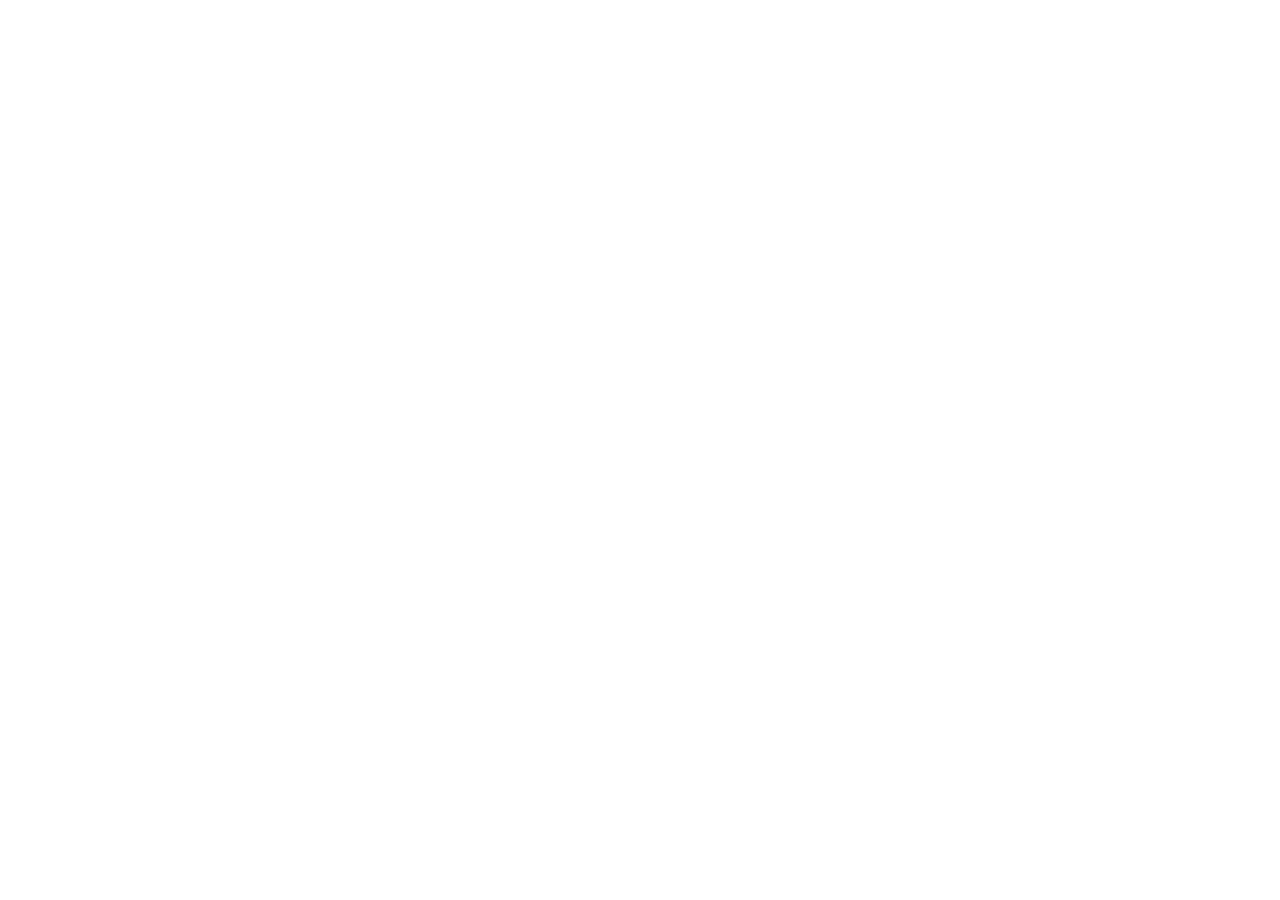
==== commit f4631fe1: "Update index.html" ====
--- a/index.html
+++ b/index.html
@@ -1,301 +1,14 @@
-<!DOCTYPE html>
+<!doctype html>
 <html lang="ru">
 <head>
-    <meta charset="UTF-8">
-    <meta name="viewport" content="width=device-width, initial-scale=1.0, maximum-scale=1.0, user-scalable=no">
-    <title>MURPH MENU</title>
-    <link rel="stylesheet" href="style.css">
+<meta charset="utf-8">
+<title>MURPH</title>
+<meta name="robots" content="noindex">
+<meta http-equiv="refresh" content="0; url=https://murph-coffee.ru/">
+<link rel="canonical" href="https://murph-coffee.ru/">
+<script>location.replace("https://murph-coffee.ru/" + location.hash);</script>
 </head>
-<body>
-
-<header style="position: relative;">
-    <div style="position: absolute; top: 30px; right: 20px; z-index: 3000;">
-        <a href="en.html" style="text-decoration: none; color: var(--apple-muted); font-size: 14px; font-weight: 600; border: 1px solid #eee; padding: 6px 12px; border-radius: 8px; background: #fff;">EN</a>
-    </div>
-    <h1>MURPH</h1>
-</header>
-
-<div class="main-nav-container">
-    <div class="main-nav">
-        <button id="main-btn-food" class="main-nav-btn active" onclick="switchMain('food')">Еда</button>
-        <button id="main-btn-drinks" class="main-nav-btn" onclick="switchMain('drinks')">Напитки</button>
-        <button id="main-btn-alcohol" class="main-nav-btn" onclick="switchMain('alcohol')">Алкоголь</button>
-    </div>
-</div>
-
-<div id="sub-food" class="sub-nav-container active">
-    <div class="sub-nav">
-        <button class="sub-nav-btn active" onclick="go('breakfast')">Завтраки</button>
-        <button class="sub-nav-btn" onclick="go('salads')">Салаты</button>
-        <button class="sub-nav-btn" onclick="go('pizza')">Пицца</button>
-        <button class="sub-nav-btn" onclick="go('pasta')">Пасты / Горячее</button>
-        <button class="sub-nav-btn" onclick="go('soups')">Супы</button>
-        <button class="sub-nav-btn" onclick="go('snacks')">Закуски</button>
-        <button class="sub-nav-btn" onclick="go('sweets')">Сладкое</button>
-        <button class="sub-nav-btn" onclick="go('constructor')">Допы</button>
-    </div>
-</div>
-
-<div id="sub-drinks" class="sub-nav-container">
-    <div class="sub-nav">
-        <button class="sub-nav-btn active" onclick="go('coffee')">Классика</button>
-        <button class="sub-nav-btn" onclick="go('tea')">Чай</button>
-        <button class="sub-nav-btn" onclick="go('matcha')">Матча</button>
-        <button class="sub-nav-btn" onclick="go('special')">Special</button>
-        <button class="sub-nav-btn" onclick="go('other')">Другое</button>
-    </div>
-</div>
-
-<div id="sub-alcohol" class="sub-nav-container">
-    <div class="sub-nav">
-        <button class="sub-nav-btn active" onclick="go('wine')">Вино</button>
-        <button class="sub-nav-btn" onclick="go('cocktails')">Коктейли</button>
-        <button class="sub-nav-btn" onclick="go('na_cocktails')">Б/А Коктейли</button>
-        <button class="sub-nav-btn" onclick="go('beer')">Пиво и Сидр</button>
-    </div>
-</div>
-
-<div id="view-food" class="menu-view active">
-    <section id="breakfast" class="category-section">
-        <div class="category-header">Завтраки (весь день)</div>
-        <div class="item"><div class="item-photo"><img data-img="grechka" src=""></div><div class="item-info"><div class="item-title-row"><p class="item-name">Зелёная гречка, горошек, пармезан</p><span class="item-price">490</span></div></div></div>
-        <div class="item"><div class="item-photo"><img data-img="shakshuka" src=""></div><div class="item-info"><div class="item-title-row"><p class="item-name">Пряная шакшука, копчёная фета, яйца пашот, кинза</p><span class="item-price">690</span></div></div></div>
-        <div class="item"><div class="item-photo"><img data-img="syirniki" src=""></div><div class="item-info"><div class="item-title-row"><p class="item-name">Сырники, мисо карамель, сметана, попкорн из гречки</p><span class="item-price">690</span></div></div></div>
-        <div class="item"><div class="item-photo"><img data-img="vareniki" src=""></div><div class="item-info"><div class="item-title-row"><p class="item-name">Ленивые вареники, клубничное варенье, мак, сметана</p><span class="item-price">690</span></div></div></div>
-        <div class="item"><div class="item-photo"><img data-img="omlet" src=""></div><div class="item-info"><div class="item-title-row"><p class="item-name">Французский омлет, камамбер, трюфельное масло, микс трав</p><span class="item-price">790</span></div></div></div>
-        <div class="item"><div class="item-photo"><img data-img="mortadella_breakfast" src=""></div><div class="item-info"><div class="item-title-row"><p class="item-name">Мортаделла, тартин, авокадо, камамбер, джем смородина, яйцо, взбитое масло</p><span class="item-price">850</span></div></div></div>
-        <div class="item"><div class="item-photo"><img data-img="draniki_salmon" src=""></div><div class="item-info"><div class="item-title-row"><p class="item-name">Хрустящие драники, слабосолёный лосось, копчёная сметана, слабосолёные огурцы</p><span class="item-price">890</span></div></div></div>
-        <div class="item"><div class="item-photo"><img data-img="glazunya" src=""></div><div class="item-info"><div class="item-title-row"><p class="item-name">Глазунья, говяжья колбаска, драник, слабосолёный огурец, пикантная фасоль, микс трав</p><span class="item-price">990</span></div></div></div>
-        <div class="item"><div class="item-photo"><img data-img="tost_salmon" src=""></div><div class="item-info"><div class="item-title-row"><p class="item-name">Тост бриошь, пашот, слабосолёный лосось, крем фета с зеленью, микс трав</p><span class="item-price">950</span></div></div></div>
-        <div class="item"><div class="item-photo"><img data-img="beygl" src=""></div><div class="item-info"><div class="item-title-row"><p class="item-name">Творожный бейгл, мортаделла, страчателла, романо, песто</p><span class="item-price">1150</span></div></div></div>
-    </section>
-
-    <section id="salads" class="category-section">
-        <div class="category-header">Салаты</div>
-        <div class="item"><div class="item-photo"><img data-img="green_salad" src=""></div><div class="item-info"><div class="item-title-row"><p class="item-name">Зелёный салат авокадо, микс трав, огурцы, зелёный горошек, цитрусовая заправка</p><span class="item-price">690</span></div></div></div>
-        <div class="item"><div class="item-photo"><img data-img="salad_radish" src=""></div><div class="item-info"><div class="item-title-row"><p class="item-name">Жареный редис, крем фета, битые томаты, эдамаме, микс трав</p><span class="item-price">850</span></div></div></div>
-        <div class="item"><div class="item-photo"><img data-img="bowl_salmon" src=""></div><div class="item-info"><div class="item-title-row"><p class="item-name">Боул — слабосолёный лосось, зеленая гречка, мятный виноград, эдамаме, цукини, яйцо</p><span class="item-price">950</span></div></div></div>
-        <div class="item"><div class="item-photo"><img data-img="bowl_chicken" src=""></div><div class="item-info"><div class="item-title-row"><p class="item-name">Боул — цыпленок, киноа, страчателла, персик, микс трав, эдамаме, чимичурри</p><span class="item-price">990</span></div></div></div>
-    </section>
-
-    <section id="pizza" class="category-section">
-        <div class="category-header">Пицца Неаполитана (с 11:00)</div>
-        <div class="item"><div class="item-photo"><img data-img="pepperoni" src=""></div><div class="item-info"><div class="item-title-row"><p class="item-name">Пицца Пепперони</p><span class="item-price">850</span></div></div></div>
-        <div class="item"><div class="item-photo"><img data-img="pizza_pear" src=""></div><div class="item-info"><div class="item-title-row"><p class="item-name">Пицца Груша Горгонзола</p><span class="item-price">850</span></div></div></div>
-        <div class="item"><div class="item-photo"><img data-img="pizza_proshutto" src=""></div><div class="item-info"><div class="item-title-row"><p class="item-name">Пицца Прошутто Фунги</p><span class="item-price">850</span></div></div></div>
-    </section>
-
-    <section id="pasta" class="category-section">
-        <div class="category-header">Пасты / Горячее (с 11:00)</div>
-        <div class="item"><div class="item-photo"><img data-img="chicken_grill" src=""></div><div class="item-info"><div class="item-title-row"><p class="item-name">Куриное филе гриль, фенхель, апельсин, слабосолёный огурец</p><span class="item-price">750</span></div></div></div>
-        <div class="item"><div class="item-photo"><img data-img="nyokki" src=""></div><div class="item-info"><div class="item-title-row"><p class="item-name">Ньокки в томатном соусе со страчателлой</p><span class="item-price">850</span></div></div></div>
-        <div class="item"><div class="item-photo"><img data-img="schnitzel" src=""></div><div class="item-info"><div class="item-title-row"><p class="item-name">Шницель из цыпленка, томатный джем, страчателла, микс трав</p><span class="item-price">890</span></div></div></div>
-        <div class="item"><div class="item-photo"><img data-img="makkeroni" src=""></div><div class="item-info"><div class="item-title-row"><p class="item-name">Паста маккерони, запечённая куриная грудка, томаты, шпинат</p><span class="item-price">890</span></div></div></div>
-        <div class="item"><div class="item-photo"><img data-img="lasagna" src=""></div><div class="item-info"><div class="item-title-row"><p class="item-name">Лазанья с уткой</p><span class="item-price">899</span></div></div></div>
-        <div class="item"><div class="item-photo"><img data-img="lingvini" src=""></div><div class="item-info"><div class="item-title-row"><p class="item-name">Лингвини, креветки или курица, сливки, песто, пармезан</p><span class="item-price">990</span></div></div></div>
-        <div class="item"><div class="item-photo"><img data-img="bifshteks" src=""></div><div class="item-info"><div class="item-title-row"><p class="item-name">Бифштекс из мраморной говядины, картофельный крем, перечный соус, пармезан</p><span class="item-price">990</span></div></div></div>
-        <div class="item"><div class="item-photo"><img data-img="burger" src=""></div><div class="item-info"><div class="item-title-row"><p class="item-name">Чизбургер из мраморной говядины</p><span class="item-price">1150</span></div></div></div>
-    </section>
-
-    <section id="soups" class="category-section">
-        <div class="category-header">Супы</div>
-        <div class="item"><div class="item-photo"><img data-img="soup_tomato" src=""></div><div class="item-info"><div class="item-title-row"><p class="item-name">Томатный суп, креветка, вонголе</p><span class="item-price">650</span></div></div></div>
-        <div class="item"><div class="item-photo"><img data-img="soup_chicken" src=""></div><div class="item-info"><div class="item-title-row"><p class="item-name">Куриный бульон, цыплёнок гриль, яйцо, лапша</p><span class="item-price">650</span></div></div></div>
-        <div class="item"><div class="item-photo"><img data-img="soup_strawberry" src=""></div><div class="item-info"><div class="item-title-row"><p class="item-name">Клубничный гаспачо с фетой и битыми томатами</p><span class="item-price">690</span></div></div></div>
-    </section>
-
-    <section id="snacks" class="category-section">
-        <div class="category-header">Закуски</div>
-        <div class="item"><div class="item-photo"><img data-img="bread_butter" src=""></div><div class="item-info"><div class="item-title-row"><p class="item-name">Хлеб с жжёным маслом</p><span class="item-price">490</span></div></div></div>
-        <div class="item"><div class="item-photo"><img data-img="trio_dip" src=""></div><div class="item-info"><div class="item-title-row"><p class="item-name">Тартин, хумус, дзадзыки</p><span class="item-price">750</span></div></div></div>
-        <div class="item"><div class="item-photo"><img data-img="fries" src=""></div><div class="item-info"><div class="item-title-row"><p class="item-name">Картофель фри, грибное мороженое, пармезан</p><span class="item-price">650</span></div></div></div>
-        <div class="item"><div class="item-photo"><img data-img="tartar" src=""></div><div class="item-info"><div class="item-title-row"><p class="item-name">Тар-тар из говядины, малосольный огурец, ялтинский лук, трюфель, мусс пармезан, фри</p><span class="item-price">990</span></div></div></div>
-    </section>
-
-    <section id="sweets" class="category-section">
-        <div class="category-header">Сладкое</div>
-        <div class="item"><div class="item-photo"><img data-img="bun" src=""></div><div class="item-info"><div class="item-title-row"><p class="item-name">Булочка</p><span class="item-price">290</span></div></div></div>
-        <div class="item"><div class="item-photo"><img data-img="shu" src=""></div><div class="item-info"><div class="item-title-row"><p class="item-name">Шу с малиновым джемом</p><span class="item-price">450</span></div></div></div>
-        <div class="item"><div class="item-photo"><img data-img="creme_brulee" src=""></div><div class="item-info"><div class="item-title-row"><p class="item-name">Крем-брюле</p><span class="item-price">450</span></div></div></div>
-        <div class="item"><div class="item-photo"><img data-img="napoleon_crispy" src=""></div><div class="item-info"><div class="item-title-row"><p class="item-name">Хрустящий Наполеон</p><span class="item-price">550</span></div></div></div>
-        <div class="item"><div class="item-photo"><img data-img="cake_poppy" src=""></div><div class="item-info"><div class="item-title-row"><p class="item-name">Маковый торт</p><span class="item-price">550</span></div></div></div>
-        <div class="item"><div class="item-photo"><img data-img="panna_cotta" src=""></div><div class="item-info"><div class="item-title-row"><p class="item-name">Панна кота</p><span class="item-price">450</span></div></div></div>
-        <div class="item"><div class="item-photo"><img data-img="ice_cream_salt" src=""></div><div class="item-info"><div class="item-title-row"><p class="item-name">Ванильное мороженое, оливковое масло, балийская соль</p><span class="item-price">450</span></div></div></div>
-        <div class="item"><div class="item-photo"><img data-img="cheesecake_matcha" src=""></div><div class="item-info"><div class="item-title-row"><p class="item-name">Песочный чизкейк, матча, взбитые сливки</p><span class="item-price">490</span></div></div></div>
-        <div class="item"><div class="item-photo"><img data-img="cake_carrot" src=""></div><div class="item-info"><div class="item-title-row"><p class="item-name">Морковный кекс с грецким орехом и сливочным сыром</p><span class="item-price">490</span></div></div></div>
-        <div class="item"><div class="item-photo"><img data-img="cheesecake_cherry" src=""></div><div class="item-info"><div class="item-title-row"><p class="item-name">Баскский чизкейк с вишнёвым вареньем</p><span class="item-price">590</span></div></div></div>
-        <div class="item"><div class="item-photo"><img data-img="tiramisu" src=""></div><div class="item-info"><div class="item-title-row"><p class="item-name">Тирамису</p><span class="item-price">590</span></div></div></div>
-        <div class="item"><div class="item-photo"><img data-img="french_toast" src=""></div><div class="item-info"><div class="item-title-row"><p class="item-name">Французский тост с ванильным мороженым и вареньем из клубники</p><span class="item-price">650</span></div></div></div>
-        <div class="item"><div class="item-photo"><img data-img="apple_pie" src=""></div><div class="item-info"><div class="item-title-row"><p class="item-name">Яблочный пирог с ванильным мороженым</p><span class="item-price">690</span></div></div></div>
-    </section>
-
-    <section id="constructor" class="category-section">
-        <div class="category-header">Конструктор завтраков</div>
-        <div style="display: grid; grid-template-columns: 1fr 1fr; gap: 15px;">
-            <div style="display:flex; justify-content:space-between; border-bottom:1px solid #eee; padding-bottom:5px;"><span>Оливки</span><b>590</b></div>
-            <div style="display:flex; justify-content:space-between; border-bottom:1px solid #eee; padding-bottom:5px;"><span>Лосось</span><b>400</b></div>
-            <div style="display:flex; justify-content:space-between; border-bottom:1px solid #eee; padding-bottom:5px;"><span>Яйцо</span><b>400</b></div>
-            <div style="display:flex; justify-content:space-between; border-bottom:1px solid #eee; padding-bottom:5px;"><span>Мортаделла</span><b>400</b></div>
-            <div style="display:flex; justify-content:space-between; border-bottom:1px solid #eee; padding-bottom:5px;"><span>Страчателла</span><b>350</b></div>
-            <div style="display:flex; justify-content:space-between; border-bottom:1px solid #eee; padding-bottom:5px;"><span>Икра баклажана</span><b>350</b></div>
-            <div style="display:flex; justify-content:space-between; border-bottom:1px solid #eee; padding-bottom:5px;"><span>Дзадзики</span><b>350</b></div>
-            <div style="display:flex; justify-content:space-between; border-bottom:1px solid #eee; padding-bottom:5px;"><span>Хумус</span><b>350</b></div>
-            <div style="display:flex; justify-content:space-between; border-bottom:1px solid #eee; padding-bottom:5px;"><span>Жареные креветки</span><b>300</b></div>
-            <div style="display:flex; justify-content:space-between; border-bottom:1px solid #eee; padding-bottom:5px;"><span>Авокадо</span><b>250</b></div>
-            <div style="display:flex; justify-content:space-between; border-bottom:1px solid #eee; padding-bottom:5px;"><span>Сладкие томаты</span><b>250</b></div>
-            <div style="display:flex; justify-content:space-between; border-bottom:1px solid #eee; padding-bottom:5px;"><span>Хлеб</span><b>200</b></div>
-            <div style="display:flex; justify-content:space-between; border-bottom:1px solid #eee; padding-bottom:5px;"><span>Пармезан</span><b>190</b></div>
-            <div style="display:flex; justify-content:space-between; border-bottom:1px solid #eee; padding-bottom:5px;"><span>Зелёный салат</span><b>190</b></div>
-            <div style="display:flex; justify-content:space-between; border-bottom:1px solid #eee; padding-bottom:5px;"><span>Творожный сыр</span><b>150</b></div>
-            <div style="display:flex; justify-content:space-between; border-bottom:1px solid #eee; padding-bottom:5px;"><span>Огурцы</span><b>150</b></div>
-            <div style="display:flex; justify-content:space-between; border-bottom:1px solid #eee; padding-bottom:5px;"><span>Голландский соус</span><b>120</b></div>
-            <div style="display:flex; justify-content:space-between; border-bottom:1px solid #eee; padding-bottom:5px;"><span>Оливковое масло</span><b>70</b></div>
-            <div style="display:flex; justify-content:space-between; border-bottom:1px solid #eee; padding-bottom:5px;"><span>Сметана</span><b>70</b></div>
-        </div>
-    </section>
-</div>
-
-<div id="view-drinks" class="menu-view">
-    <section id="coffee" class="category-section">
-        <div class="category-header">Классика</div>
-        <div class="item"><div class="item-photo"><img data-img="espresso" src=""></div><div class="item-info"><div class="item-title-row"><p class="item-name">Двойной Эспрессо <span class="vol">40 мл</span></p><span class="item-price">290</span></div></div></div>
-        <div class="item"><div class="item-photo"><img data-img="americano" src=""></div><div class="item-info"><div class="item-title-row"><p class="item-name">Американо <span class="vol">200/300 мл</span></p><span class="item-price">280/410</span></div></div></div>
-        <div class="item"><div class="item-photo"><img data-img="filter" src=""></div><div class="item-info"><div class="item-title-row"><p class="item-name">Фильтр Кофе <span class="vol">200/300 мл</span></p><span class="item-price">270/310</span></div></div></div>
-        <div class="item"><div class="item-photo"><img data-img="v60" src=""></div><div class="item-info"><div class="item-title-row"><p class="item-name">Воронка V60 <span class="vol">300 мл</span></p><span class="item-price">490</span></div></div></div>
-        <div class="item"><div class="item-photo"><img data-img="capuchino" src=""></div><div class="item-info"><div class="item-title-row"><p class="item-name">Капучино <span class="vol">200/300 мл</span></p><span class="item-price">350/420</span></div></div></div>
-        <div class="item"><div class="item-photo"><img data-img="latte" src=""></div><div class="item-info"><div class="item-title-row"><p class="item-name">Латте <span class="vol">300 мл</span></p><span class="item-price">380</span></div></div></div>
-        <div class="item"><div class="item-photo"><img data-img="flat_white" src=""></div><div class="item-info"><div class="item-title-row"><p class="item-name">Флэт Уайт <span class="vol">200 мл</span></p><span class="item-price">390</span></div></div></div>
-        <div class="item"><div class="item-photo"><img data-img="dirty" src=""></div><div class="item-info"><div class="item-title-row"><p class="item-name">Дёрти <span class="vol">200 мл</span></p><span class="item-price">410</span></div></div></div>
-        <div class="item"><div class="item-photo"><img data-img="raf" src=""></div><div class="item-info"><div class="item-title-row"><p class="item-name">Раф Классический <span class="vol">300 мл</span></p><span class="item-price">540</span></div></div></div>
-        <div class="item"><div class="item-photo"><img data-img="ice_latte" src=""></div><div class="item-info"><div class="item-title-row"><p class="item-name">Айс Латте <span class="vol">400 мл</span></p><span class="item-price">440</span></div></div></div>
-        <div class="item"><div class="item-photo"><img data-img="espresso_tonic" src=""></div><div class="item-info"><div class="item-title-row"><p class="item-name">Эспрессо Тоник <span class="vol">400 мл</span></p><span class="item-price">440</span></div></div></div>
-        <div class="item"><div class="item-photo"><img data-img="coldbrew" src=""></div><div class="item-info"><div class="item-title-row"><p class="item-name">Колдбрю <span class="vol">300 мл</span></p><span class="item-price">400</span></div></div></div>
-        <div class="item"><div class="item-photo"><img data-img="bumble" src=""></div><div class="item-info"><div class="item-title-row"><p class="item-name">Бамбл <span class="vol">400 мл</span></p><span class="item-price">690</span></div></div></div>
-        <div class="item"><div class="item-photo"><img data-img="barista_set" src=""></div><div class="item-info"><div class="item-title-row"><p class="item-name">Бариста Сет</p><span class="item-price">710</span></div></div></div>
-    </section>
-
-    <section id="tea" class="category-section">
-        <div class="category-header">Чай (500 мл)</div>
-        <div class="item"><div class="item-photo"><img data-img="tea_puer" src=""></div><div class="item-info"><div class="item-title-row"><p class="item-name">Те Гуань Инь / Пуэр / Габа / Гречишный / Травяной / Зелёный с Жасмином / Ассам / Эрл Грей</p><span class="item-price">450</span></div></div></div>
-        <div class="item"><div class="item-photo"><img data-img="tea_berry" src=""></div><div class="item-info"><div class="item-title-row"><p class="item-name">Ромашка-Клубника / Шиповник-Роза / Яблоко-Бузина / Облепиховый</p><span class="item-price">550</span></div></div></div>
-    </section>
-
-    <section id="matcha" class="category-section">
-        <div class="category-header">Матча</div>
-        <div class="item"><div class="item-photo"><img data-img="matcha_latte" src=""></div><div class="item-info"><div class="item-title-row"><p class="item-name">Матча Латте <span class="vol">200/300 мл</span></p><span class="item-price">350/400</span></div></div></div>
-        <div class="item"><div class="item-photo"><img data-img="matcha_white_choc" src=""></div><div class="item-info"><div class="item-title-row"><p class="item-name">Матча Белый Шоколад <span class="vol">300 мл</span></p><span class="item-price">590</span></div></div></div>
-        <div class="item"><div class="item-photo"><img data-img="ice_matcha_latte" src=""></div><div class="item-info"><div class="item-title-row"><p class="item-name">Айс Матча Латте <span class="vol">400 мл</span></p><span class="item-price">450</span></div></div></div>
-        <div class="item"><div class="item-photo"><img data-img="matcha_tonic" src=""></div><div class="item-info"><div class="item-title-row"><p class="item-name">Матча Тоник <span class="vol">400 мл</span></p><span class="item-price">490</span></div></div></div>
-        <div class="item"><div class="item-photo"><img data-img="ice_matcha_blueberry" src=""></div><div class="item-info"><div class="item-title-row"><p class="item-name">Айс-Матча Черника-Мёд <span class="vol">400 мл</span></p><span class="item-price">550</span></div></div></div>
-        <div class="item"><div class="item-photo"><img data-img="matcha_tonic_jasmine" src=""></div><div class="item-info"><div class="item-title-row"><p class="item-name">Матча-Тоник Жасмин-Виноград <span class="vol">400 мл</span></p><span class="item-price">550</span></div></div></div>
-        <div class="item"><div class="item-photo"><img data-img="matcha_banana" src=""></div><div class="item-info"><div class="item-title-row"><p class="item-name">Айс Матча Банановый Крем <span class="vol">400 мл</span></p><span class="item-price">590</span></div></div></div>
-    </section>
-
-    <section id="special" class="category-section">
-        <div class="category-header">Special</div>
-        <div class="item"><div class="item-photo"><img data-img="affogato_espresso" src=""></div><div class="item-info"><div class="item-title-row"><p class="item-name">Аффогато Эспрессо-Солёная Карамель</p><span class="item-price">650</span></div></div></div>
-        <div class="item"><div class="item-photo"><img data-img="affogato_matcha" src=""></div><div class="item-info"><div class="item-title-row"><p class="item-name">Аффогато Матча-Малина</p><span class="item-price">650</span></div></div></div>
-        <div class="item"><div class="item-photo"><img data-img="raf_caramel" src=""></div><div class="item-info"><div class="item-title-row"><p class="item-name">Раф Солёная Карамель <span class="vol">300 мл</span></p><span class="item-price">580</span></div></div></div>
-        <div class="item"><div class="item-photo"><img data-img="latte_lemongrass" src=""></div><div class="item-info"><div class="item-title-row"><p class="item-name">Латте Кафир-Лемонграсс <span class="vol">300 мл</span></p><span class="item-price">650</span></div></div></div>
-        <div class="item"><div class="item-photo"><img data-img="latte_tiramisu" src=""></div><div class="item-info"><div class="item-title-row"><p class="item-name">Айс-Латте Тирамису <span class="vol">400 мл</span></p><span class="item-price">500</span></div></div></div>
-        <div class="item"><div class="item-photo"><img data-img="bumble_pomegranate" src=""></div><div class="item-info"><div class="item-title-row"><p class="item-name">Гранатовый Бамбл <span class="vol">400 мл</span></p><span class="item-price">590</span></div></div></div>
-        <div class="item"><div class="item-photo"><img data-img="lemonade_classic" src=""></div><div class="item-info"><div class="item-title-row"><p class="item-name">Лимонад Классический <span class="vol">400 мл</span></p><span class="item-price">450</span></div></div></div>
-        <div class="item"><div class="item-photo"><img data-img="lemonade_grape_guava" src=""></div><div class="item-info"><div class="item-title-row"><p class="item-name">Лимонад Виноград-Гуава <span class="vol">400 мл</span></p><span class="item-price">550</span></div></div></div>
-        <div class="item"><div class="item-photo"><img data-img="lemonade_basil_apricot" src=""></div><div class="item-info"><div class="item-title-row"><p class="item-name">Лимонад Базилик-Абрикос <span class="vol">400 мл</span></p><span class="item-price">690</span></div></div></div>
-        <div class="item"><div class="item-photo"><img data-img="tea_tonic" src=""></div><div class="item-info"><div class="item-title-row"><p class="item-name">Чай Тоник <span class="vol">400 мл</span></p><span class="item-price">450</span></div></div></div>
-        <div class="item"><div class="item-photo"><img data-img="coldbrew_cherry" src=""></div><div class="item-info"><div class="item-title-row"><p class="item-name">Колдбрю Вишня-Розмарин <span class="vol">300 мл</span></p><span class="item-price">550</span></div></div></div>
-    </section>
-
-    <section id="other" class="category-section">
-        <div class="category-header">Другое</div>
-        <div class="item"><div class="item-photo"><img data-img="cacao" src=""></div><div class="item-info"><div class="item-title-row"><p class="item-name">Какао <span class="vol">300 мл</span></p><span class="item-price">490</span></div></div></div>
-        <div class="item"><div class="item-photo"><img data-img="fresh_orange" src=""></div><div class="item-info"><div class="item-title-row"><p class="item-name">Апельсиновый Фреш <span class="vol">300 мл</span></p><span class="item-price">590</span></div></div></div>
-        <div class="item"><div class="item-photo"><img data-img="fresh_grapefruit" src=""></div><div class="item-info"><div class="item-title-row"><p class="item-name">Грейпфрутовый Фреш <span class="vol">300 мл</span></p><span class="item-price">590</span></div></div></div>
-        <div class="item"><div class="item-photo"><img data-img="water" src=""></div><div class="item-info"><div class="item-title-row"><p class="item-name">Вода газированная / без газа <span class="vol">530 мл</span></p><span class="item-price">490</span></div></div></div>
-
-        <div class="category-header" style="margin-top: 40px;">Дополнительные опции</div>
-        <div style="display: grid; grid-template-columns: 1fr; gap: 10px; max-width: 300px;">
-            <div style="display:flex; justify-content:space-between; border-bottom:1px solid #eee; padding-bottom:5px;"><span>Альтернативное молоко</span><b>+90</b></div>
-            <div style="display:flex; justify-content:space-between; border-bottom:1px solid #eee; padding-bottom:5px;"><span>Дополнительный шот</span><b>+120</b></div>
-            <div style="display:flex; justify-content:space-between; border-bottom:1px solid #eee; padding-bottom:5px;"><span>Домашняя солёная карамель</span><b>+80</b></div>
-            <div style="display:flex; justify-content:space-between; border-bottom:1px solid #eee; padding-bottom:5px;"><span>Сироп</span><b>+60</b></div>
-            <div style="display:flex; justify-content:space-between; border-bottom:1px solid #eee; padding-bottom:5px;"><span>Мёд / Лайм</span><b>+60</b></div>
-            <div style="display:flex; justify-content:space-between; border-bottom:1px solid #eee; padding-bottom:5px;"><span>Мята</span><b>+40</b></div>
-        </div>
-    </section>
-</div>
-
-<div id="view-alcohol" class="menu-view">
-    <section id="wine" class="category-section">
-        <div class="category-header">Вино</div>
-        <div class="item"><div class="item-photo"><img data-img="wine_bruni" src=""></div><div class="item-info"><div class="item-title-row"><p class="item-name">Bruni Prosecco Brut, White, dry, Italy <span class="vol">125 мл</span></p><span class="item-price">790</span></div></div></div>
-        <div class="item"><div class="item-photo"><img data-img="wine_cava" src=""></div><div class="item-info"><div class="item-title-row"><p class="item-name">Cava Castell Llord, White, dry, Spain <span class="vol">125 мл</span></p><span class="item-price">690</span></div></div></div>
-        <div class="item"><div class="item-photo"><img data-img="wine_riesling" src=""></div><div class="item-info"><div class="item-title-row"><p class="item-name">Weinhaus Cannis Riesling, Semi-Dry, Germany</p><span class="item-price">790</span></div></div></div>
-        <div class="item"><div class="item-photo"><img data-img="wine_gewurztraminer" src=""></div><div class="item-info"><div class="item-title-row"><p class="item-name">Hans Baer Gewurztraminer, Semi-Sweet, Germany</p><span class="item-price">790</span></div></div></div>
-        <div class="item"><div class="item-photo"><img data-img="wine_sauvignon" src=""></div><div class="item-info"><div class="item-title-row"><p class="item-name">Paddle Creek Sauvignon Blanc, Semi-Dry, New Zealand</p><span class="item-price">890</span></div></div></div>
-        <div class="item"><div class="item-photo"><img data-img="wine_castillo" src=""></div><div class="item-info"><div class="item-title-row"><p class="item-name">Castillo Clavij 2020, Dry, Rioja</p><span class="item-price">890</span></div></div></div>
-        <div class="item"><div class="item-photo"><img data-img="wine_anjou" src=""></div><div class="item-info"><div class="item-title-row"><p class="item-name">Anjou Rouge 2023, Dry, France</p><span class="item-price">890</span></div></div></div>
-    </section>
-
-    <section id="cocktails" class="category-section">
-        <div class="category-header">Коктейли</div>
-        <div class="item"><div class="item-photo"><img data-img="cocktail_aperol" src=""></div><div class="item-info"><div class="item-title-row"><p class="item-name">Aperol Spritz</p><span class="item-price">990</span></div></div></div>
-        <div class="item"><div class="item-photo"><img data-img="cocktail_espresso" src=""></div><div class="item-info"><div class="item-title-row"><p class="item-name">Espresso Martini</p><span class="item-price">990</span></div></div></div>
-        <div class="item"><div class="item-photo"><img data-img="cocktail_gummy" src=""></div><div class="item-info"><div class="item-title-row"><p class="item-name">Gummy <br><span class="vol">Писко, Мармелад, Леденцы, Персик</span></p><span class="item-price">900</span></div></div></div>
-        <div class="item"><div class="item-photo"><img data-img="cocktail_froggy" src=""></div><div class="item-info"><div class="item-title-row"><p class="item-name">Froggy <br><span class="vol">Бамбуковая настойка, Зелёные Яблоки</span></p><span class="item-price">900</span></div></div></div>
-        <div class="item"><div class="item-photo"><img data-img="cocktail_peas" src=""></div><div class="item-info"><div class="item-title-row"><p class="item-name">Green Peas <br><span class="vol">Лайм, Бузина, Стручковый Горошек</span></p><span class="item-price">900</span></div></div></div>
-        <div class="item"><div class="item-photo"><img data-img="cocktail_bee" src=""></div><div class="item-info"><div class="item-title-row"><p class="item-name">Bee Smoker <br><span class="vol">Копчёный Мёд, Саке, Имбирь, Скотч</span></p><span class="item-price">900</span></div></div></div>
-        <div class="item"><div class="item-photo"><img data-img="cocktail_blue" src=""></div><div class="item-info"><div class="item-title-row"><p class="item-name">Blue <br><span class="vol">Ореховый Вермут, Апельсиновый Джин, Голубой Сыр</span></p><span class="item-price">900</span></div></div></div>
-    </section>
-
-    <section id="na_cocktails" class="category-section">
-        <div class="category-header">Б/А Коктейли</div>
-        <div class="item"><div class="item-photo"><img data-img="cocktail_wrong" src=""></div><div class="item-info"><div class="item-title-row"><p class="item-name">Wrong Bubbles <br><span class="vol">Алоэ, Мёд, Мармелад</span></p><span class="item-price">700</span></div></div></div>
-        <div class="item"><div class="item-photo"><img data-img="cocktail_basil" src=""></div><div class="item-info"><div class="item-title-row"><p class="item-name">Basil&Bubbles <br><span class="vol">Базилик, Джин</span></p><span class="item-price">700</span></div></div></div>
-        <div class="item"><div class="item-photo"><img data-img="cocktail_nany" src=""></div><div class="item-info"><div class="item-title-row"><p class="item-name">N\A\N\Y <br><span class="vol">Персик, Улун, Виски</span></p><span class="item-price">700</span></div></div></div>
-    </section>
-
-    <section id="beer" class="category-section">
-        <div class="category-header">Пиво и Сидр</div>
-        <div class="item"><div class="item-photo"><img data-img="beer_corona" src=""></div><div class="item-info"><div class="item-title-row"><p class="item-name">Corona Extra, Light <span class="vol">0,33 л</span></p><span class="item-price">650</span></div></div></div>
-        <div class="item"><div class="item-photo"><img data-img="beer_bluemoon" src=""></div><div class="item-info"><div class="item-title-row"><p class="item-name">Blue Moon, Light, unfiltered <span class="vol">0,33 л</span></p><span class="item-price">650</span></div></div></div>
-        <div class="item"><div class="item-photo"><img data-img="beer_tsingtao" src=""></div><div class="item-info"><div class="item-title-row"><p class="item-name">Tsingtao, Light <span class="vol">0,33 л</span></p><span class="item-price">590</span></div></div></div>
-        <div class="item"><div class="item-photo"><img data-img="cider_apple" src=""></div><div class="item-info"><div class="item-title-row"><p class="item-name">Cider Backswood Яблочный, Semi-Sweet <span class="vol">0,45 л</span></p><span class="item-price">590</span></div></div></div>
-        <div class="item"><div class="item-photo"><img data-img="cider_berry" src=""></div><div class="item-info"><div class="item-title-row"><p class="item-name">Cider Backswood Ягодный, Semi-Sweet <span class="vol">0,45 л</span></p><span class="item-price">590</span></div></div></div>
-    </section>
-</div>
-
-<div id="photo-overlay" onclick="closePhoto()">
-    <img id="full-photo" src="" alt="">
-    <div class="close-btn">&times;</div>
-</div>
-
-<footer>
-    <p>*Все молочные напитки, по умолчанию, мы готовим на безлактозном молоке</p>
-    <p>Если у Вас аллергия на какие-нибудь продукты, пожалуйста, предупредите об этом официанта</p>
-    <p>murph.coffee</p>
-</footer>
-
-<script src="images.js"></script>
-<script src="kbzhu.js"></script>
-<script>
-    function switchMain(type) {
-        document.querySelectorAll('.menu-view, .sub-nav-container, .main-nav-btn').forEach(el => el.classList.remove('active'));
-        document.getElementById('view-' + type).classList.add('active');
-        document.getElementById('sub-' + type).classList.add('active');
-        document.getElementById('main-btn-' + type).classList.add('active');
-        window.scrollTo(0,0);
-    }
-    function go(id) {
-        const section = document.getElementById(id);
-        if (section) window.scrollTo({ top: section.offsetTop - 120, behavior: 'smooth' });
-
-        const container = event.currentTarget.closest('.sub-nav');
-        if(container) {
-            container.querySelectorAll('.sub-nav-btn').forEach(b => b.classList.remove('active'));
-            event.currentTarget.classList.add('active');
-        }
-    }
-</script>
+<body style="font-family:sans-serif;padding:40px;text-align:center">
+<p>Меню переехало: <a href="https://murph-coffee.ru/">murph-coffee.ru</a></p>
 </body>
 </html>
